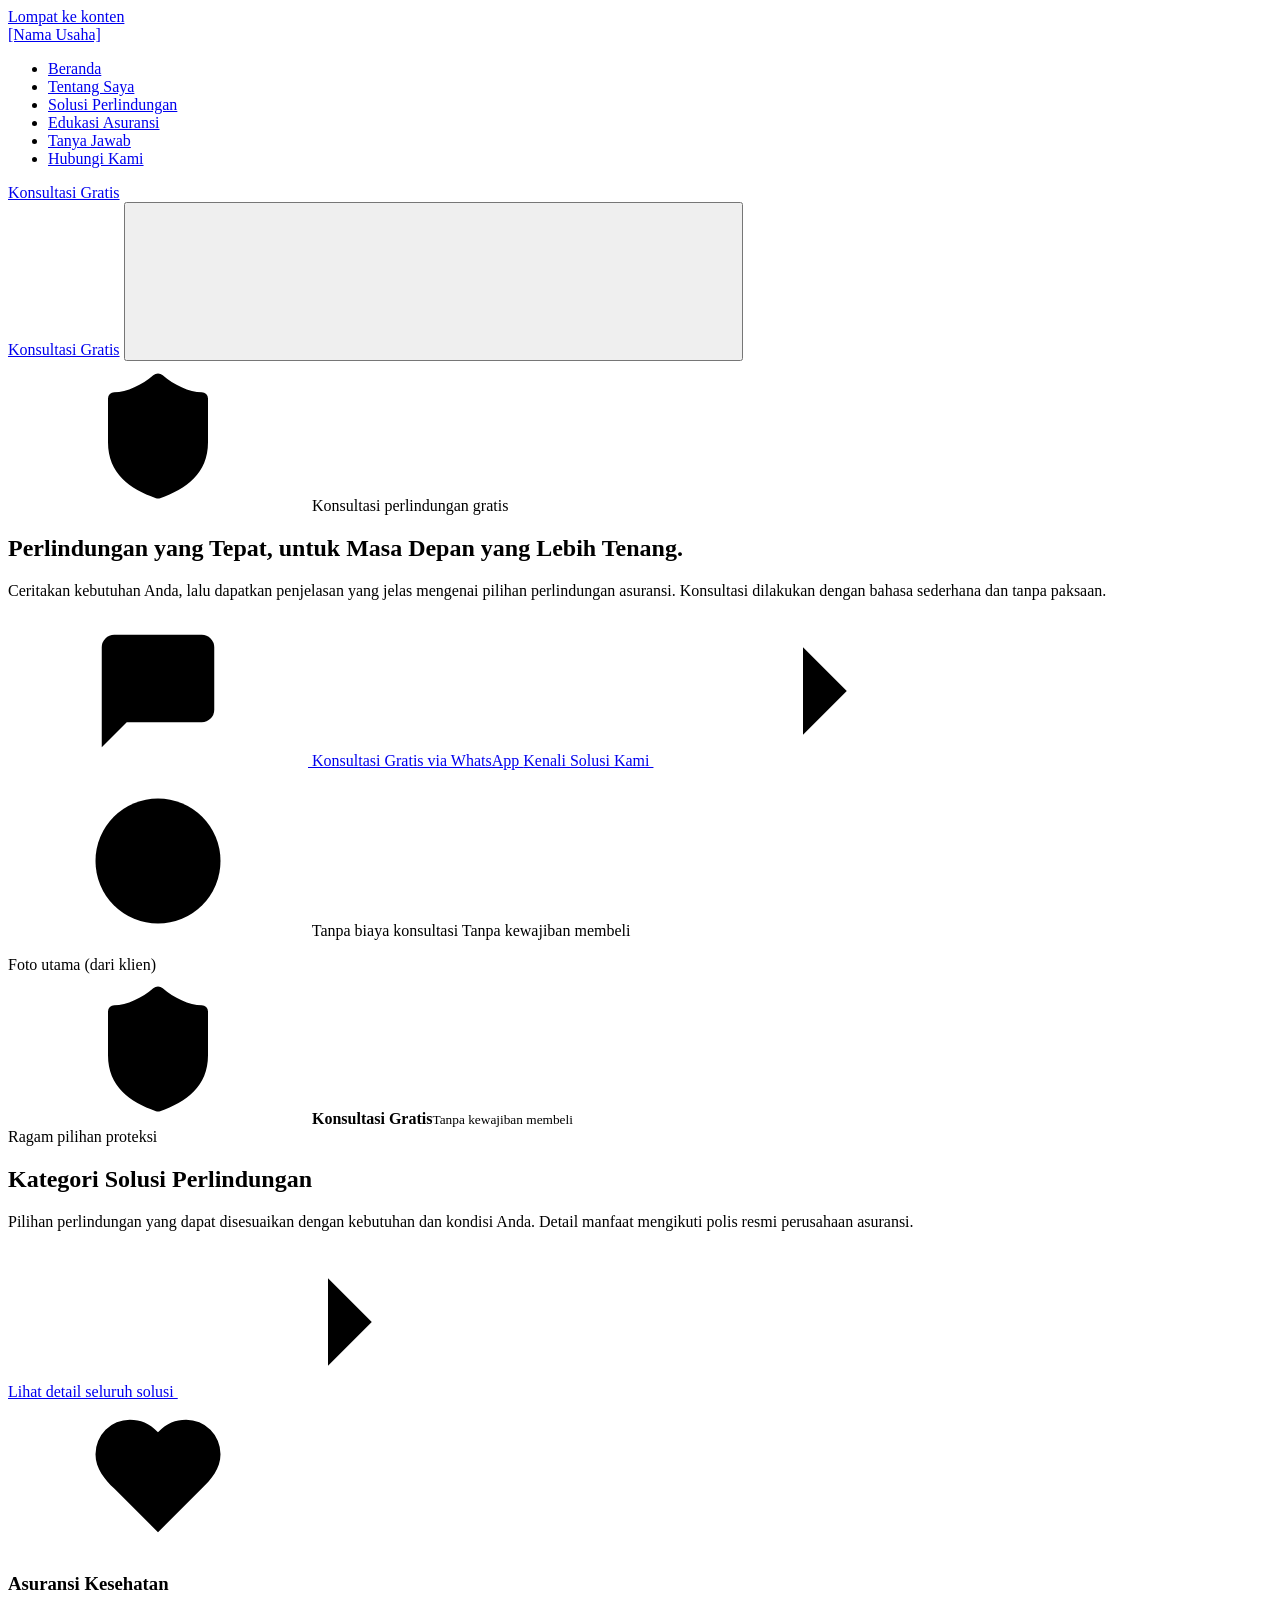
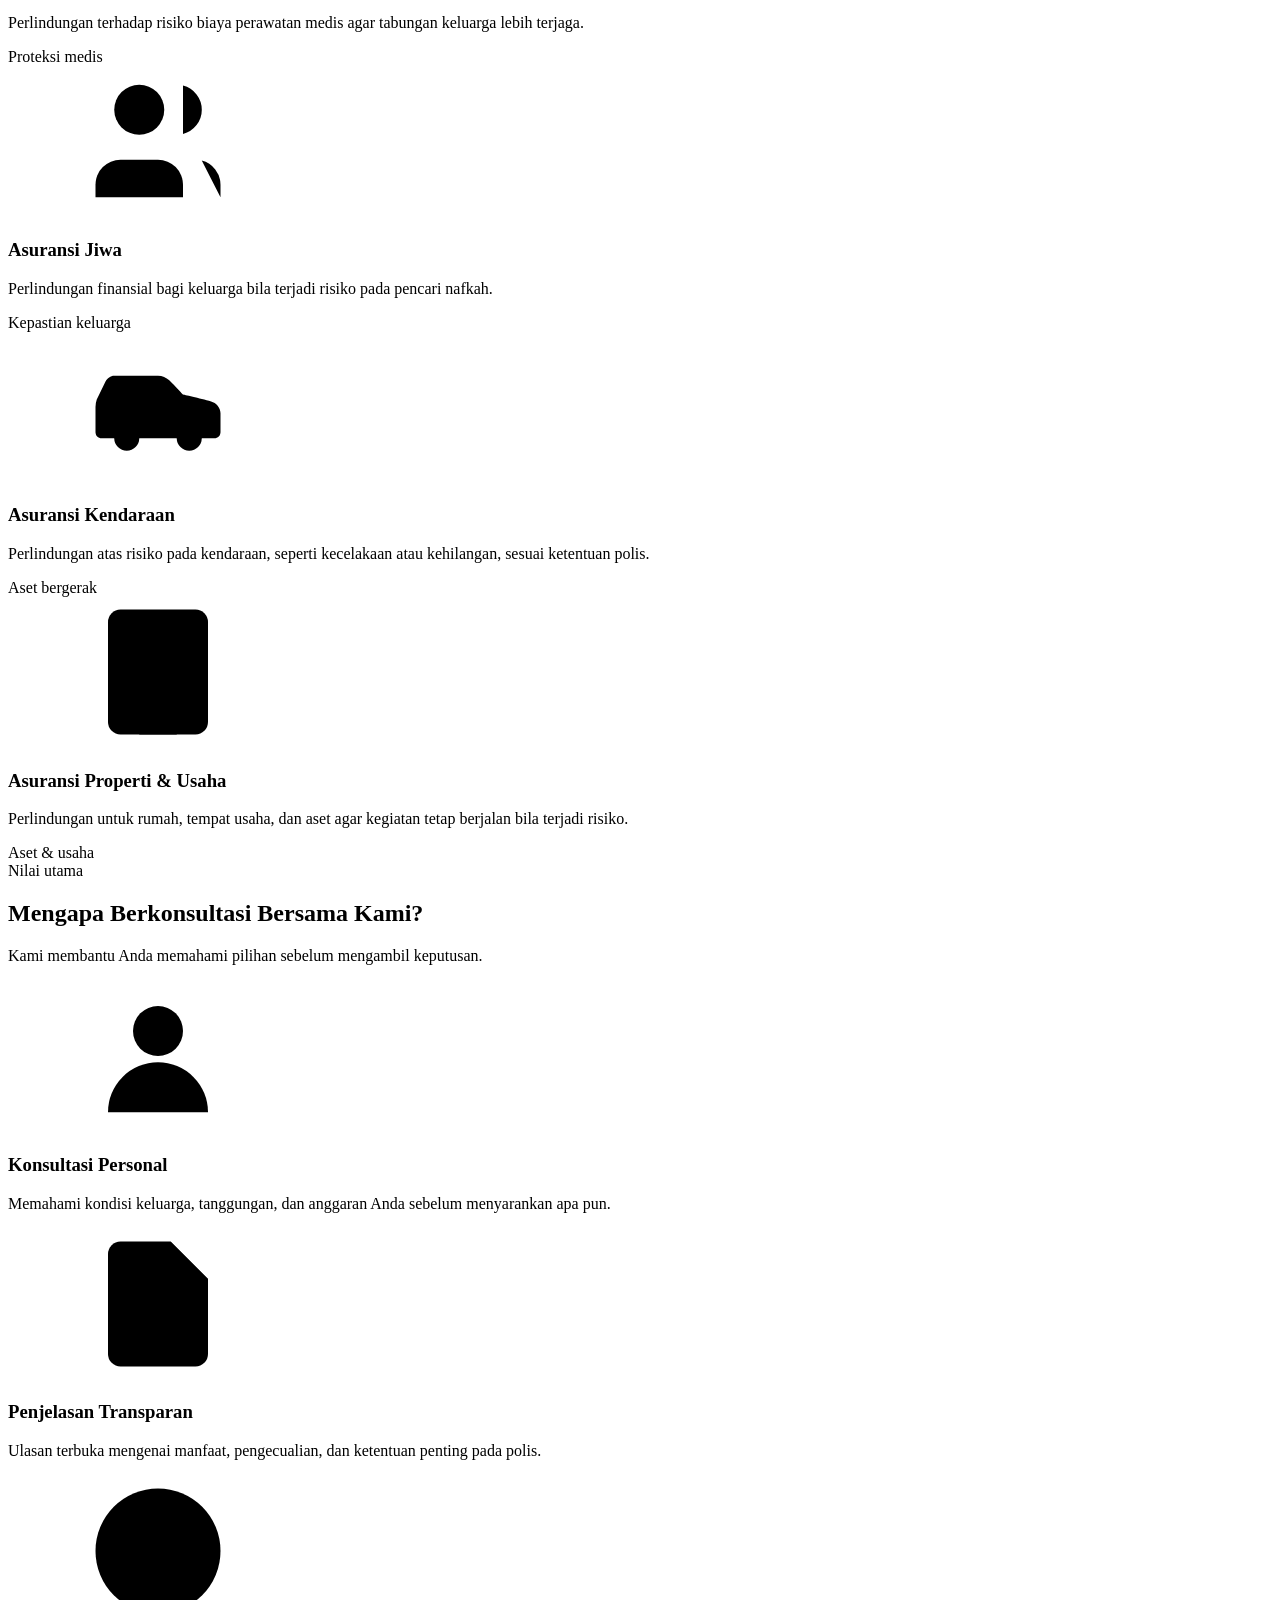
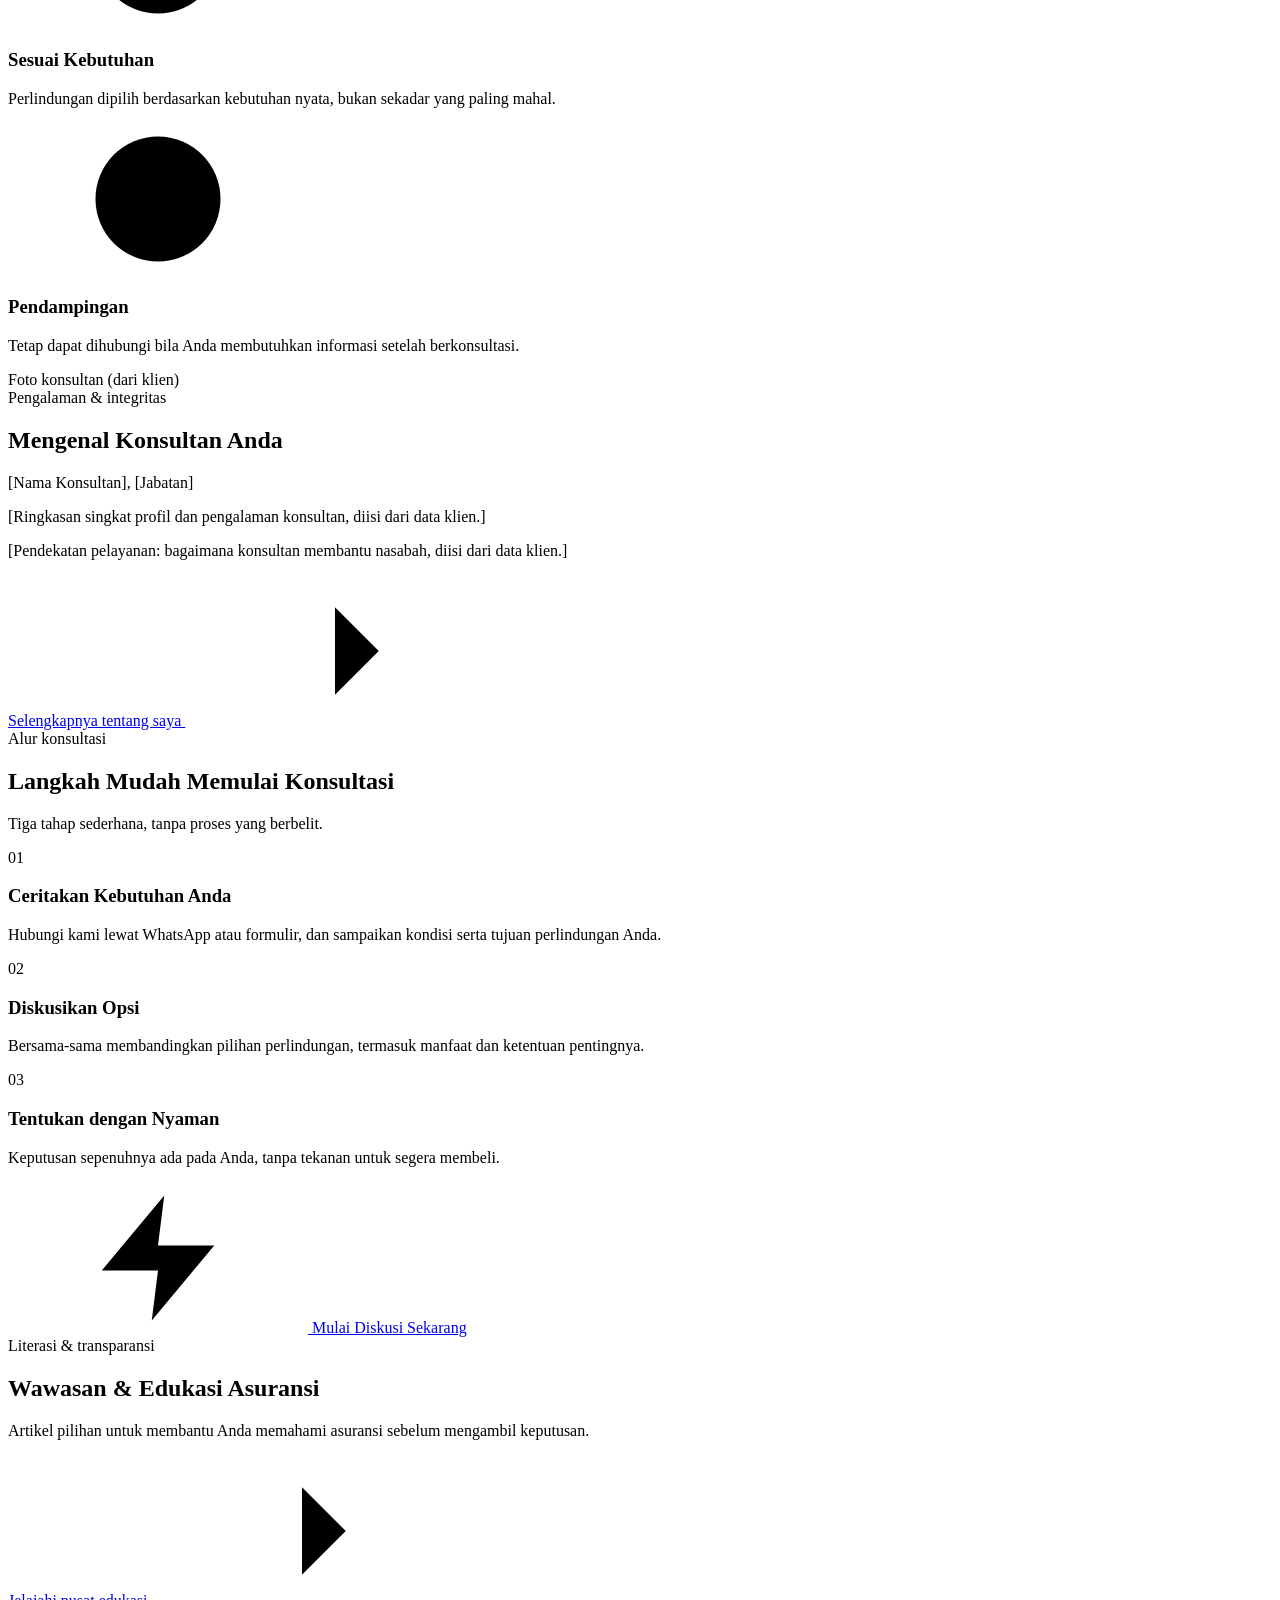
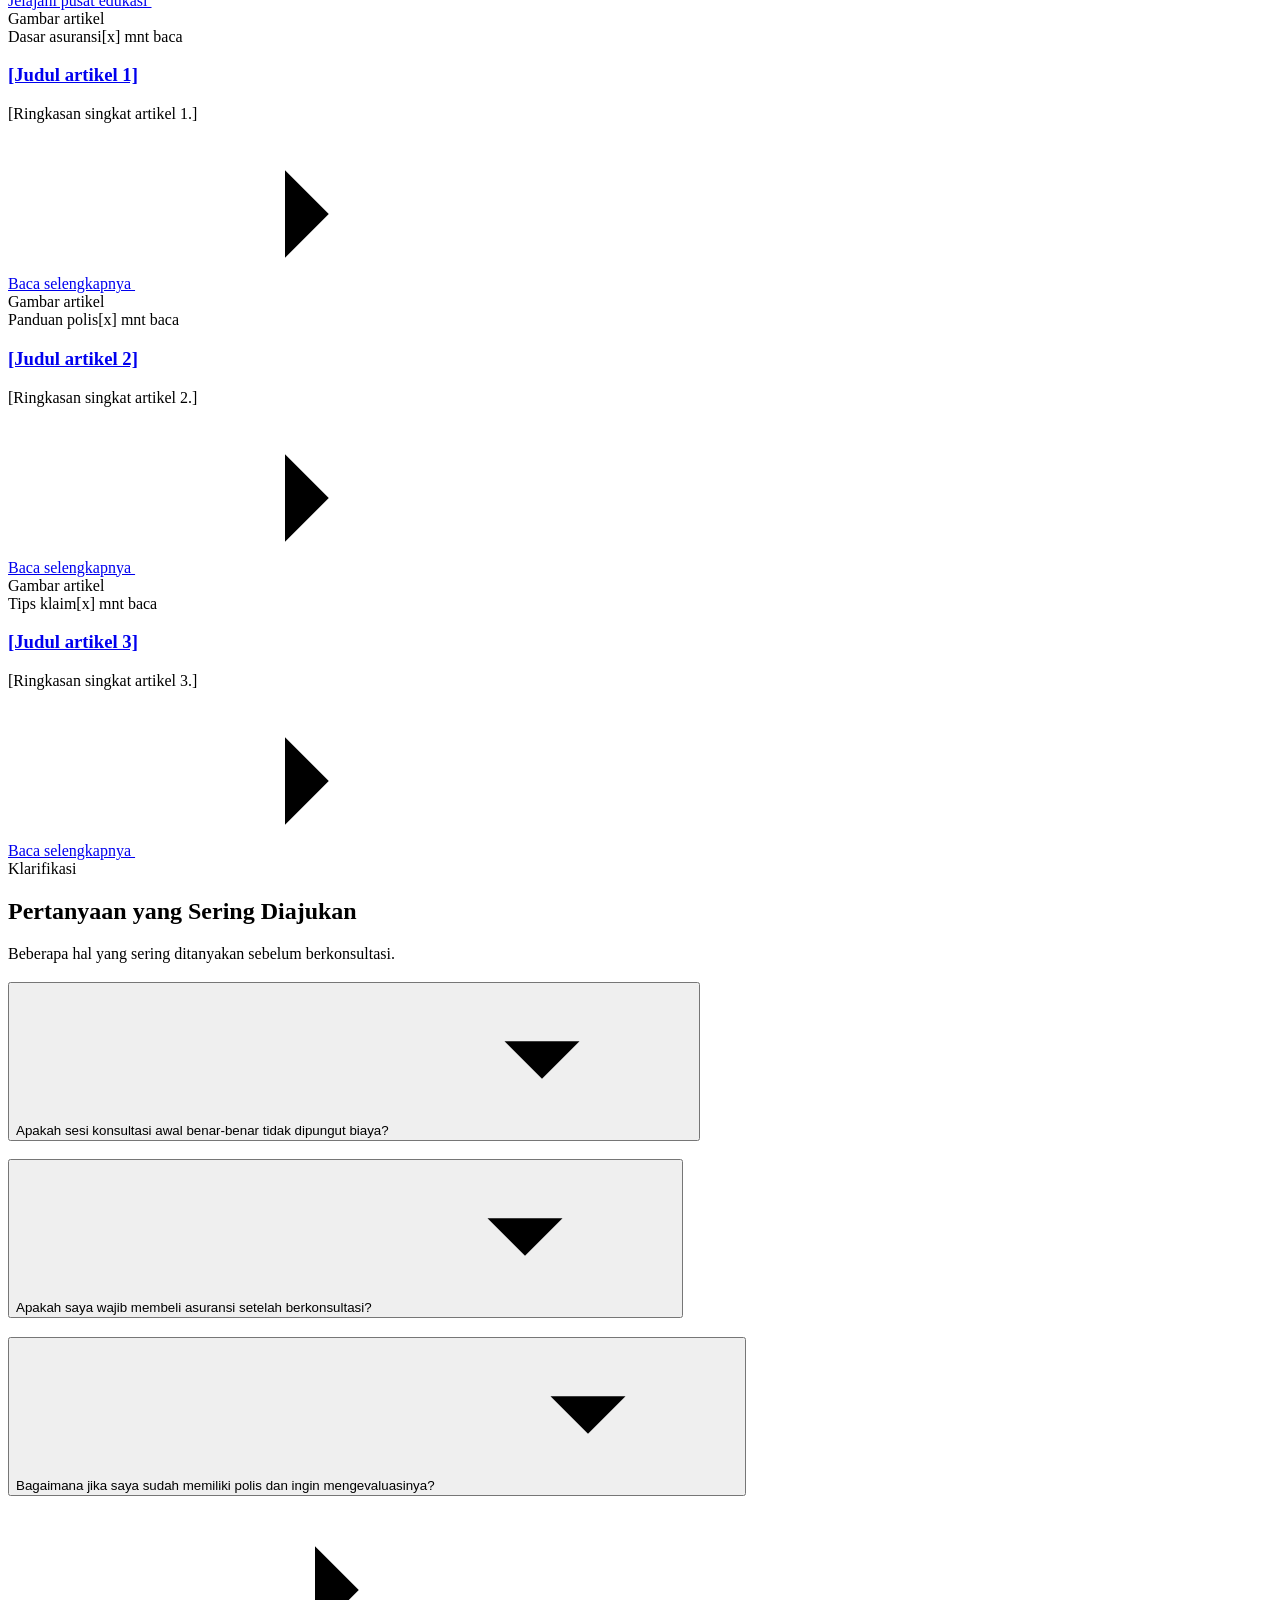
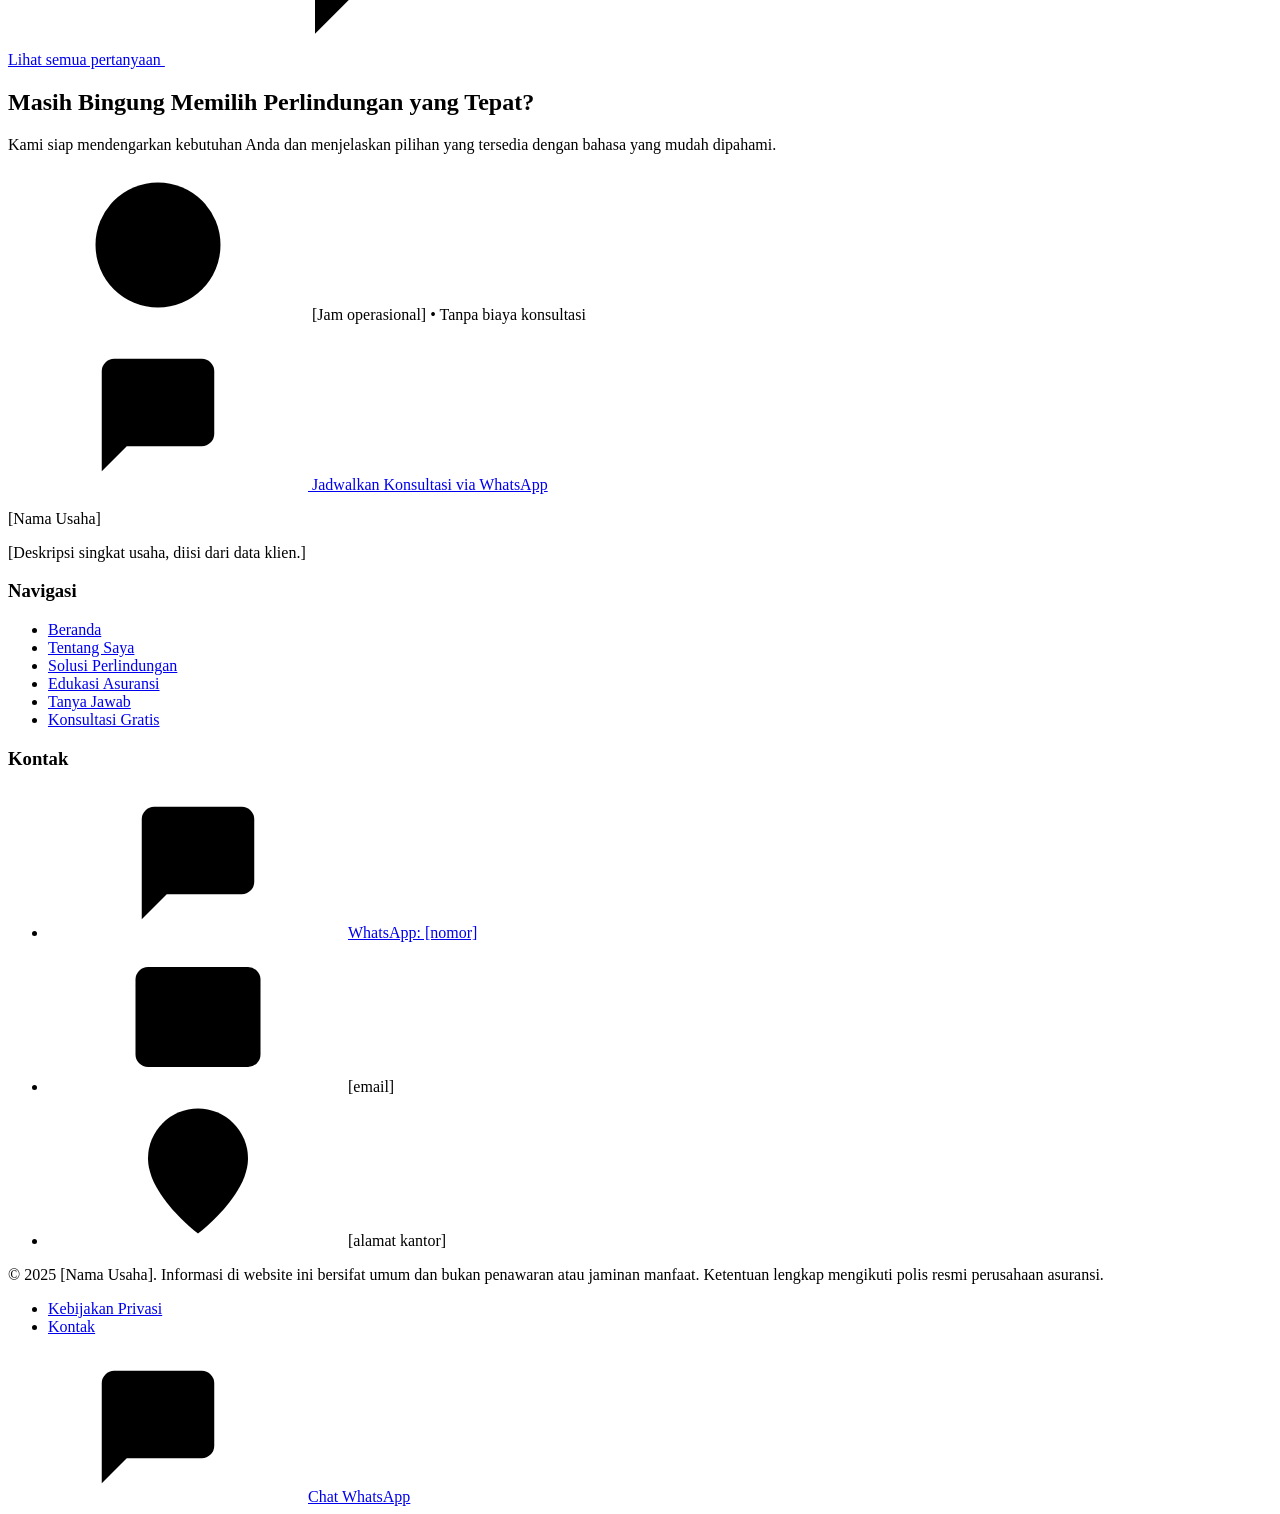
==== index.html @ 754e4d3f "Add files via upload" ====
<!doctype html>
<html lang="id">
<head>
  <meta charset="utf-8">
  <meta name="viewport" content="width=device-width, initial-scale=1">
  <title>Konsultasi Asuransi Gratis | [Nama Usaha]</title>
  <meta name="description" content="Konsultasi perlindungan asuransi yang personal dan mudah dipahami. Ceritakan kebutuhan Anda dan dapatkan penjelasan yang jelas, tanpa biaya konsultasi.">
  <meta property="og:type" content="website">
  <meta property="og:title" content="Konsultasi Asuransi Gratis | [Nama Usaha]">
  <meta property="og:description" content="Konsultasi perlindungan asuransi yang personal dan mudah dipahami, tanpa biaya konsultasi.">
  <meta name="theme-color" content="#0b1f2e">

  <link rel="preconnect" href="https://fonts.googleapis.com">
  <link rel="preconnect" href="https://fonts.gstatic.com" crossorigin>
  <link href="https://fonts.googleapis.com/css2?family=Inter:wght@400;500;600&family=Plus+Jakarta+Sans:wght@600;700&display=swap" rel="stylesheet">
  <link rel="stylesheet" href="assets/css/base.css">
  <link rel="stylesheet" href="assets/css/components.css">
  <link rel="stylesheet" href="assets/css/pages.css">
</head>
<body>

<!-- Sprite ikon (dipakai lewat <use href="#i-nama">) -->
<svg width="0" height="0" style="position:absolute" aria-hidden="true" focusable="false">
  <symbol id="i-arrow" viewBox="0 0 24 24"><path d="M5 12h14M12 5l7 7-7 7"/></symbol>
  <symbol id="i-chevron" viewBox="0 0 24 24"><path d="m6 9 6 6 6-6"/></symbol>
  <symbol id="i-check" viewBox="0 0 24 24"><circle cx="12" cy="12" r="10"/><path d="m9 12 2 2 4-4"/></symbol>
  <symbol id="i-shield" viewBox="0 0 24 24"><path d="M20 13c0 5-3.5 7.5-7.66 8.95a1 1 0 0 1-.67-.01C7.5 20.5 4 18 4 13V6a1 1 0 0 1 1-1c2 0 4.5-1.2 6.24-2.72a1.17 1.17 0 0 1 1.52 0C14.51 3.81 17 5 19 5a1 1 0 0 1 1 1z"/><path d="m9 12 2 2 4-4"/></symbol>
  <symbol id="i-menu" viewBox="0 0 24 24"><path d="M4 6h16M4 12h16M4 18h16"/></symbol>
  <symbol id="i-close" viewBox="0 0 24 24"><path d="M18 6 6 18M6 6l12 12"/></symbol>
  <symbol id="i-chat" viewBox="0 0 24 24"><path d="M21 15a2 2 0 0 1-2 2H7l-4 4V5a2 2 0 0 1 2-2h14a2 2 0 0 1 2 2z"/></symbol>
  <symbol id="i-user" viewBox="0 0 24 24"><circle cx="12" cy="8" r="4"/><path d="M20 21a8 8 0 0 0-16 0"/></symbol>
  <symbol id="i-users" viewBox="0 0 24 24"><path d="M16 21v-2a4 4 0 0 0-4-4H6a4 4 0 0 0-4 4v2"/><circle cx="9" cy="7" r="4"/><path d="M22 21v-2a4 4 0 0 0-3-3.87M16 3.13a4 4 0 0 1 0 7.75"/></symbol>
  <symbol id="i-heart" viewBox="0 0 24 24"><path d="M19 14c1.49-1.46 3-3.21 3-5.5A5.5 5.5 0 0 0 16.5 3c-1.76 0-3 .5-4.5 2-1.5-1.5-2.74-2-4.5-2A5.5 5.5 0 0 0 2 8.5c0 2.3 1.5 4.05 3 5.5l7 7Z"/></symbol>
  <symbol id="i-car" viewBox="0 0 24 24"><path d="M19 17h2c.6 0 1-.4 1-1v-3c0-.9-.7-1.7-1.5-1.9C18.7 10.6 16 10 16 10s-1.3-1.4-2.2-2.3c-.5-.4-1.1-.7-1.8-.7H5c-.6 0-1.1.4-1.4.9l-1.4 2.9A3.7 3.7 0 0 0 2 12v4c0 .6.4 1 1 1h2"/><circle cx="7" cy="17" r="2"/><circle cx="17" cy="17" r="2"/><path d="M9 17h6"/></symbol>
  <symbol id="i-building" viewBox="0 0 24 24"><rect x="4" y="2" width="16" height="20" rx="2"/><path d="M9 22v-4h6v4M8 6h.01M12 6h.01M16 6h.01M8 10h.01M12 10h.01M16 10h.01M8 14h.01M12 14h.01M16 14h.01"/></symbol>
  <symbol id="i-file" viewBox="0 0 24 24"><path d="M14 2H6a2 2 0 0 0-2 2v16a2 2 0 0 0 2 2h12a2 2 0 0 0 2-2V8z"/><path d="M14 2v6h6M16 13H8M16 17H8M10 9H8"/></symbol>
  <symbol id="i-lifebuoy" viewBox="0 0 24 24"><circle cx="12" cy="12" r="10"/><circle cx="12" cy="12" r="4"/><path d="m4.93 4.93 4.24 4.24M14.83 9.17l4.24-4.24M14.83 14.83l4.24 4.24M9.17 14.83l-4.24 4.24"/></symbol>
  <symbol id="i-bolt" viewBox="0 0 24 24"><path d="M13 2 3 14h9l-1 8 10-12h-9l1-8z"/></symbol>
  <symbol id="i-clock" viewBox="0 0 24 24"><circle cx="12" cy="12" r="10"/><path d="M12 6v6l4 2"/></symbol>
  <symbol id="i-mail" viewBox="0 0 24 24"><rect x="2" y="4" width="20" height="16" rx="2"/><path d="m22 7-8.97 5.7a1.94 1.94 0 0 1-2.06 0L2 7"/></symbol>
  <symbol id="i-pin" viewBox="0 0 24 24"><path d="M20 10c0 6-8 12-8 12S4 16 4 10a8 8 0 0 1 16 0Z"/><circle cx="12" cy="10" r="3"/></symbol>
</svg>

<a class="skip-link" href="#konten">Lompat ke konten</a>

<header class="site-header">
  <div class="container site-header__inner">
    <a class="brand" href="index.html">[Nama Usaha]</a>

    <nav class="nav" id="site-nav" aria-label="Navigasi utama">
      <ul class="nav__list">
        <li><a class="nav__link" href="index.html" aria-current="page">Beranda</a></li>
        <li><a class="nav__link" href="tentang.html">Tentang Saya</a></li>
        <li><a class="nav__link" href="solusi.html">Solusi Perlindungan</a></li>
        <li><a class="nav__link" href="edukasi/index.html">Edukasi Asuransi</a></li>
        <li><a class="nav__link" href="faq.html">Tanya Jawab</a></li>
        <li><a class="nav__link" href="kontak.html">Hubungi Kami</a></li>
      </ul>
      <a class="btn btn--primary nav__cta" href="konsultasi.html">Konsultasi Gratis</a>
    </nav>

    <div class="site-header__actions">
      <a class="btn btn--primary btn--sm site-header__cta" href="konsultasi.html">Konsultasi Gratis</a>
      <button class="nav-toggle" type="button" aria-expanded="false" aria-controls="site-nav" aria-label="Buka menu">
        <svg class="icon icon-open" aria-hidden="true"><use href="#i-menu"/></svg>
        <svg class="icon icon-close" aria-hidden="true"><use href="#i-close"/></svg>
      </button>
    </div>
  </div>
</header>

<main id="konten">

  <!-- Hero -->
  <section class="hero">
    <div class="container hero__grid">
      <div>
        <span class="badge">
          <svg class="icon" aria-hidden="true"><use href="#i-shield"/></svg>
          Konsultasi perlindungan gratis
        </span>
        <h1>Perlindungan yang Tepat, untuk Masa Depan yang Lebih Tenang.</h1>
        <p class="hero__lead">Ceritakan kebutuhan Anda, lalu dapatkan penjelasan yang jelas mengenai pilihan perlindungan asuransi. Konsultasi dilakukan dengan bahasa sederhana dan tanpa paksaan.</p>
        <div class="hero__actions">
          <a class="btn btn--primary" data-wa href="https://wa.me/6281200000000">
            <svg class="icon" aria-hidden="true"><use href="#i-chat"/></svg>
            Konsultasi Gratis via WhatsApp
          </a>
          <a class="btn btn--secondary" href="solusi.html">
            Kenali Solusi Kami
            <svg class="icon" aria-hidden="true"><use href="#i-arrow"/></svg>
          </a>
        </div>
        <p class="hero__notes">
          <svg class="icon" aria-hidden="true"><use href="#i-check"/></svg>
          <span>Tanpa biaya konsultasi</span>
          <span>Tanpa kewajiban membeli</span>
        </p>
      </div>

      <div class="hero__media">
        <!-- GANTI: foto dari klien (keluarga / konsultan), simpan di assets/img/ -->
        <div class="ph hero__photo" role="img" aria-label="Tempat foto utama dari klien">Foto utama (dari klien)</div>
        <div class="hero__chip">
          <span class="card__icon"><svg class="icon" aria-hidden="true"><use href="#i-shield"/></svg></span>
          <span><strong>Konsultasi Gratis</strong><small>Tanpa kewajiban membeli</small></span>
        </div>
      </div>
    </div>
  </section>

  <!-- Solusi -->
  <section class="section" aria-labelledby="judul-solusi">
    <div class="container">
      <div class="section-head section-head--row">
        <div>
          <span class="eyebrow">Ragam pilihan proteksi</span>
          <h2 id="judul-solusi">Kategori Solusi Perlindungan</h2>
          <p>Pilihan perlindungan yang dapat disesuaikan dengan kebutuhan dan kondisi Anda. Detail manfaat mengikuti polis resmi perusahaan asuransi.</p>
        </div>
        <a class="link-arrow" href="solusi.html">Lihat detail seluruh solusi
          <svg class="icon" aria-hidden="true"><use href="#i-arrow"/></svg></a>
      </div>

      <div class="grid-4">
        <article class="card">
          <span class="card__icon"><svg class="icon" aria-hidden="true"><use href="#i-heart"/></svg></span>
          <h3>Asuransi Kesehatan</h3>
          <p>Perlindungan terhadap risiko biaya perawatan medis agar tabungan keluarga lebih terjaga.</p>
          <span class="tag">Proteksi medis</span>
        </article>
        <article class="card">
          <span class="card__icon"><svg class="icon" aria-hidden="true"><use href="#i-users"/></svg></span>
          <h3>Asuransi Jiwa</h3>
          <p>Perlindungan finansial bagi keluarga bila terjadi risiko pada pencari nafkah.</p>
          <span class="tag">Kepastian keluarga</span>
        </article>
        <article class="card">
          <span class="card__icon"><svg class="icon" aria-hidden="true"><use href="#i-car"/></svg></span>
          <h3>Asuransi Kendaraan</h3>
          <p>Perlindungan atas risiko pada kendaraan, seperti kecelakaan atau kehilangan, sesuai ketentuan polis.</p>
          <span class="tag">Aset bergerak</span>
        </article>
        <article class="card">
          <span class="card__icon"><svg class="icon" aria-hidden="true"><use href="#i-building"/></svg></span>
          <h3>Asuransi Properti &amp; Usaha</h3>
          <p>Perlindungan untuk rumah, tempat usaha, dan aset agar kegiatan tetap berjalan bila terjadi risiko.</p>
          <span class="tag">Aset &amp; usaha</span>
        </article>
      </div>
    </div>
  </section>

  <!-- Alasan memilih -->
  <section class="section section--tint" aria-labelledby="judul-alasan">
    <div class="container">
      <div class="section-head">
        <span class="eyebrow">Nilai utama</span>
        <h2 id="judul-alasan">Mengapa Berkonsultasi Bersama Kami?</h2>
        <p>Kami membantu Anda memahami pilihan sebelum mengambil keputusan.</p>
      </div>
      <div class="grid-4">
        <article class="card">
          <span class="card__icon"><svg class="icon" aria-hidden="true"><use href="#i-user"/></svg></span>
          <h3>Konsultasi Personal</h3>
          <p>Memahami kondisi keluarga, tanggungan, dan anggaran Anda sebelum menyarankan apa pun.</p>
        </article>
        <article class="card">
          <span class="card__icon"><svg class="icon" aria-hidden="true"><use href="#i-file"/></svg></span>
          <h3>Penjelasan Transparan</h3>
          <p>Ulasan terbuka mengenai manfaat, pengecualian, dan ketentuan penting pada polis.</p>
        </article>
        <article class="card">
          <span class="card__icon"><svg class="icon" aria-hidden="true"><use href="#i-check"/></svg></span>
          <h3>Sesuai Kebutuhan</h3>
          <p>Perlindungan dipilih berdasarkan kebutuhan nyata, bukan sekadar yang paling mahal.</p>
        </article>
        <article class="card">
          <span class="card__icon"><svg class="icon" aria-hidden="true"><use href="#i-lifebuoy"/></svg></span>
          <h3>Pendampingan</h3>
          <p>Tetap dapat dihubungi bila Anda membutuhkan informasi setelah berkonsultasi.</p>
        </article>
      </div>
    </div>
  </section>

  <!-- Profil konsultan -->
  <section class="section" aria-labelledby="judul-profil">
    <div class="container">
      <div class="profile">
        <!-- GANTI: foto profesional konsultan dari klien -->
        <div class="ph profile__photo" role="img" aria-label="Tempat foto konsultan dari klien">Foto konsultan (dari klien)</div>
        <div class="profile__body">
          <span class="eyebrow">Pengalaman &amp; integritas</span>
          <h2 id="judul-profil">Mengenal Konsultan Anda</h2>
          <p class="profile__role">[Nama Konsultan], [Jabatan]</p>
          <!-- GANTI: profil singkat, pengalaman, dan kredensial HANYA jika dari klien dan terverifikasi -->
          <p>[Ringkasan singkat profil dan pengalaman konsultan, diisi dari data klien.]</p>
          <p>[Pendekatan pelayanan: bagaimana konsultan membantu nasabah, diisi dari data klien.]</p>
          <div class="profile__actions">
            <a class="link-arrow" href="tentang.html">Selengkapnya tentang saya
              <svg class="icon" aria-hidden="true"><use href="#i-arrow"/></svg></a>
          </div>
        </div>
      </div>
    </div>
  </section>

  <!-- Langkah -->
  <section class="section section--tint" aria-labelledby="judul-langkah">
    <div class="container">
      <div class="section-head section-head--center">
        <span class="eyebrow">Alur konsultasi</span>
        <h2 id="judul-langkah">Langkah Mudah Memulai Konsultasi</h2>
        <p>Tiga tahap sederhana, tanpa proses yang berbelit.</p>
      </div>
      <div class="grid-3">
        <article class="card step">
          <span class="step__num" aria-hidden="true">01</span>
          <h3>Ceritakan Kebutuhan Anda</h3>
          <p>Hubungi kami lewat WhatsApp atau formulir, dan sampaikan kondisi serta tujuan perlindungan Anda.</p>
        </article>
        <article class="card step">
          <span class="step__num" aria-hidden="true">02</span>
          <h3>Diskusikan Opsi</h3>
          <p>Bersama-sama membandingkan pilihan perlindungan, termasuk manfaat dan ketentuan pentingnya.</p>
        </article>
        <article class="card step">
          <span class="step__num" aria-hidden="true">03</span>
          <h3>Tentukan dengan Nyaman</h3>
          <p>Keputusan sepenuhnya ada pada Anda, tanpa tekanan untuk segera membeli.</p>
        </article>
      </div>
      <div class="steps__cta">
        <a class="btn btn--primary" data-wa href="https://wa.me/6281200000000">
          <svg class="icon" aria-hidden="true"><use href="#i-bolt"/></svg>
          Mulai Diskusi Sekarang
        </a>
      </div>
    </div>
  </section>

  <!-- Artikel -->
  <section class="section" aria-labelledby="judul-artikel">
    <div class="container">
      <div class="section-head section-head--row">
        <div>
          <span class="eyebrow">Literasi &amp; transparansi</span>
          <h2 id="judul-artikel">Wawasan &amp; Edukasi Asuransi</h2>
          <p>Artikel pilihan untuk membantu Anda memahami asuransi sebelum mengambil keputusan.</p>
        </div>
        <a class="link-arrow" href="edukasi/index.html">Jelajahi pusat edukasi
          <svg class="icon" aria-hidden="true"><use href="#i-arrow"/></svg></a>
      </div>
      <div class="grid-3">
        <article class="card article-card">
          <div class="ph article-card__img" role="img" aria-label="Gambar artikel">Gambar artikel</div>
          <div class="article-card__body">
            <div class="article-card__meta"><span>Dasar asuransi</span><span>[x] mnt baca</span></div>
            <h3><a href="edukasi/artikel-1.html">[Judul artikel 1]</a></h3>
            <p>[Ringkasan singkat artikel 1.]</p>
            <a class="link-arrow" href="edukasi/artikel-1.html">Baca selengkapnya
              <svg class="icon" aria-hidden="true"><use href="#i-arrow"/></svg></a>
          </div>
        </article>
        <article class="card article-card">
          <div class="ph article-card__img" role="img" aria-label="Gambar artikel">Gambar artikel</div>
          <div class="article-card__body">
            <div class="article-card__meta"><span>Panduan polis</span><span>[x] mnt baca</span></div>
            <h3><a href="edukasi/artikel-2.html">[Judul artikel 2]</a></h3>
            <p>[Ringkasan singkat artikel 2.]</p>
            <a class="link-arrow" href="edukasi/artikel-2.html">Baca selengkapnya
              <svg class="icon" aria-hidden="true"><use href="#i-arrow"/></svg></a>
          </div>
        </article>
        <article class="card article-card">
          <div class="ph article-card__img" role="img" aria-label="Gambar artikel">Gambar artikel</div>
          <div class="article-card__body">
            <div class="article-card__meta"><span>Tips klaim</span><span>[x] mnt baca</span></div>
            <h3><a href="edukasi/artikel-3.html">[Judul artikel 3]</a></h3>
            <p>[Ringkasan singkat artikel 3.]</p>
            <a class="link-arrow" href="edukasi/artikel-3.html">Baca selengkapnya
              <svg class="icon" aria-hidden="true"><use href="#i-arrow"/></svg></a>
          </div>
        </article>
      </div>
    </div>
  </section>

  <!-- FAQ -->
  <section class="section section--tint" aria-labelledby="judul-faq">
    <div class="container">
      <div class="section-head section-head--center">
        <span class="eyebrow">Klarifikasi</span>
        <h2 id="judul-faq">Pertanyaan yang Sering Diajukan</h2>
        <p>Beberapa hal yang sering ditanyakan sebelum berkonsultasi.</p>
      </div>
      <div class="accordion">
        <div class="accordion__item">
          <h3><button class="accordion__trigger" type="button" aria-expanded="false" aria-controls="faq-1" id="faq-1-btn">
            Apakah sesi konsultasi awal benar-benar tidak dipungut biaya?
            <svg class="icon" aria-hidden="true"><use href="#i-chevron"/></svg>
          </button></h3>
          <div class="accordion__panel" id="faq-1" role="region" aria-labelledby="faq-1-btn" hidden>
            <p>[Jawaban dikonfirmasi klien.]</p>
          </div>
        </div>
        <div class="accordion__item">
          <h3><button class="accordion__trigger" type="button" aria-expanded="false" aria-controls="faq-2" id="faq-2-btn">
            Apakah saya wajib membeli asuransi setelah berkonsultasi?
            <svg class="icon" aria-hidden="true"><use href="#i-chevron"/></svg>
          </button></h3>
          <div class="accordion__panel" id="faq-2" role="region" aria-labelledby="faq-2-btn" hidden>
            <p>[Jawaban dikonfirmasi klien.]</p>
          </div>
        </div>
        <div class="accordion__item">
          <h3><button class="accordion__trigger" type="button" aria-expanded="false" aria-controls="faq-3" id="faq-3-btn">
            Bagaimana jika saya sudah memiliki polis dan ingin mengevaluasinya?
            <svg class="icon" aria-hidden="true"><use href="#i-chevron"/></svg>
          </button></h3>
          <div class="accordion__panel" id="faq-3" role="region" aria-labelledby="faq-3-btn" hidden>
            <p>[Jawaban dikonfirmasi klien.]</p>
          </div>
        </div>
      </div>
      <p class="faq__more"><a class="link-arrow" href="faq.html">Lihat semua pertanyaan
        <svg class="icon" aria-hidden="true"><use href="#i-arrow"/></svg></a></p>
    </div>
  </section>

  <!-- CTA -->
  <section class="section" aria-labelledby="judul-cta">
    <div class="container">
      <div class="cta-band">
        <div>
          <h2 id="judul-cta">Masih Bingung Memilih Perlindungan yang Tepat?</h2>
          <p>Kami siap mendengarkan kebutuhan Anda dan menjelaskan pilihan yang tersedia dengan bahasa yang mudah dipahami.</p>
          <p class="cta-band__meta">
            <svg class="icon" aria-hidden="true"><use href="#i-clock"/></svg>
            [Jam operasional] &bull; Tanpa biaya konsultasi
          </p>
        </div>
        <a class="btn btn--light" data-wa href="https://wa.me/6281200000000">
          <svg class="icon" aria-hidden="true"><use href="#i-chat"/></svg>
          Jadwalkan Konsultasi via WhatsApp
        </a>
      </div>
    </div>
  </section>

</main>

<footer class="site-footer">
  <div class="container">
    <div class="site-footer__grid">
      <div>
        <p class="brand">[Nama Usaha]</p>
        <p>[Deskripsi singkat usaha, diisi dari data klien.]</p>
      </div>
      <nav aria-label="Navigasi footer">
        <h3>Navigasi</h3>
        <ul>
          <li><a href="index.html">Beranda</a></li>
          <li><a href="tentang.html">Tentang Saya</a></li>
          <li><a href="solusi.html">Solusi Perlindungan</a></li>
          <li><a href="edukasi/index.html">Edukasi Asuransi</a></li>
          <li><a href="faq.html">Tanya Jawab</a></li>
          <li><a href="konsultasi.html">Konsultasi Gratis</a></li>
        </ul>
      </nav>
      <div>
        <h3>Kontak</h3>
        <ul class="contact-list">
          <li><svg class="icon" aria-hidden="true"><use href="#i-chat"/></svg><a data-wa href="https://wa.me/6281200000000">WhatsApp: [nomor]</a></li>
          <li><svg class="icon" aria-hidden="true"><use href="#i-mail"/></svg><span>[email]</span></li>
          <li><svg class="icon" aria-hidden="true"><use href="#i-pin"/></svg><span>[alamat kantor]</span></li>
        </ul>
      </div>
    </div>
    <div class="site-footer__bottom">
      <p>&copy; <span data-year>2025</span> [Nama Usaha]. Informasi di website ini bersifat umum dan bukan penawaran atau jaminan manfaat. Ketentuan lengkap mengikuti polis resmi perusahaan asuransi.</p>
      <ul>
        <li><a href="kebijakan-privasi.html">Kebijakan Privasi</a></li>
        <li><a href="kontak.html">Kontak</a></li>
      </ul>
    </div>
  </div>
</footer>

<a class="wa-float" data-wa href="https://wa.me/6281200000000" aria-label="Chat WhatsApp">
  <svg class="icon" aria-hidden="true"><use href="#i-chat"/></svg><span>Chat WhatsApp</span>
</a>

<script src="assets/js/main.js"></script>
<script src="assets/js/faq.js"></script>
</body>
</html>
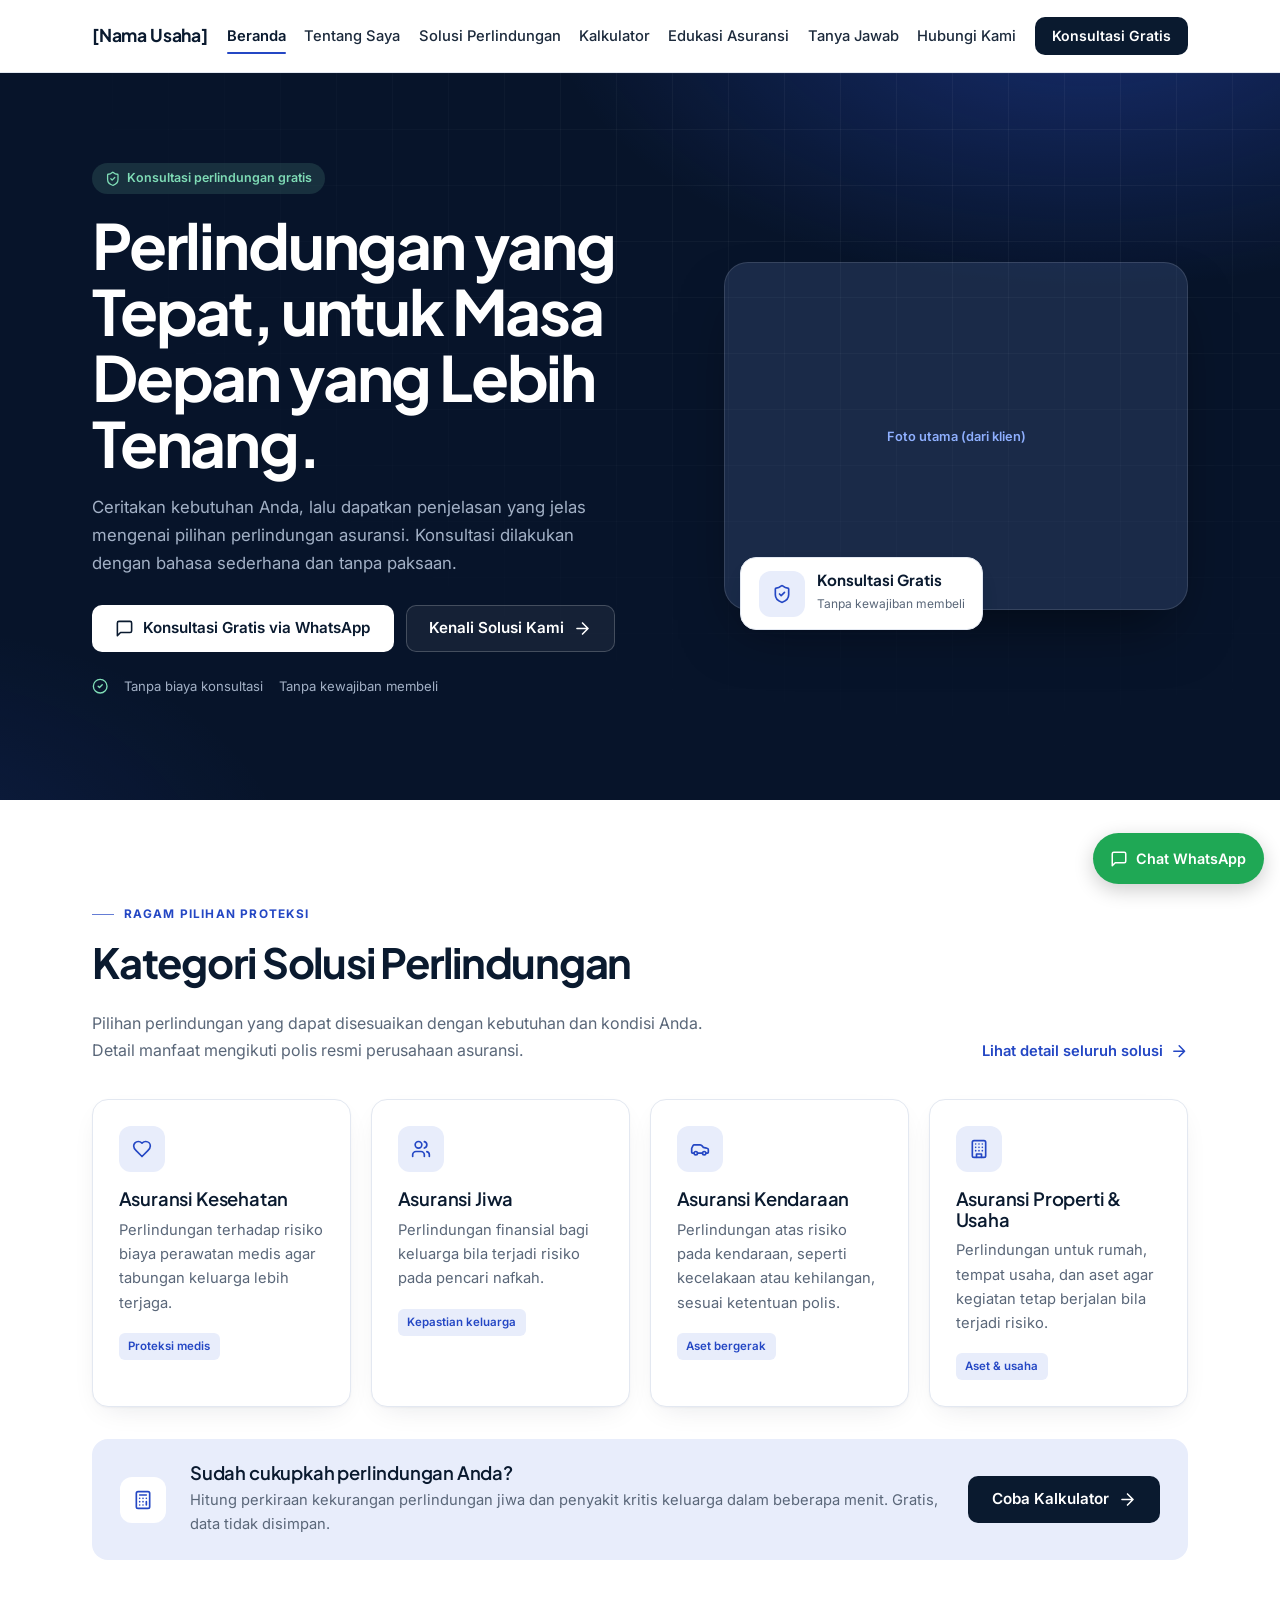
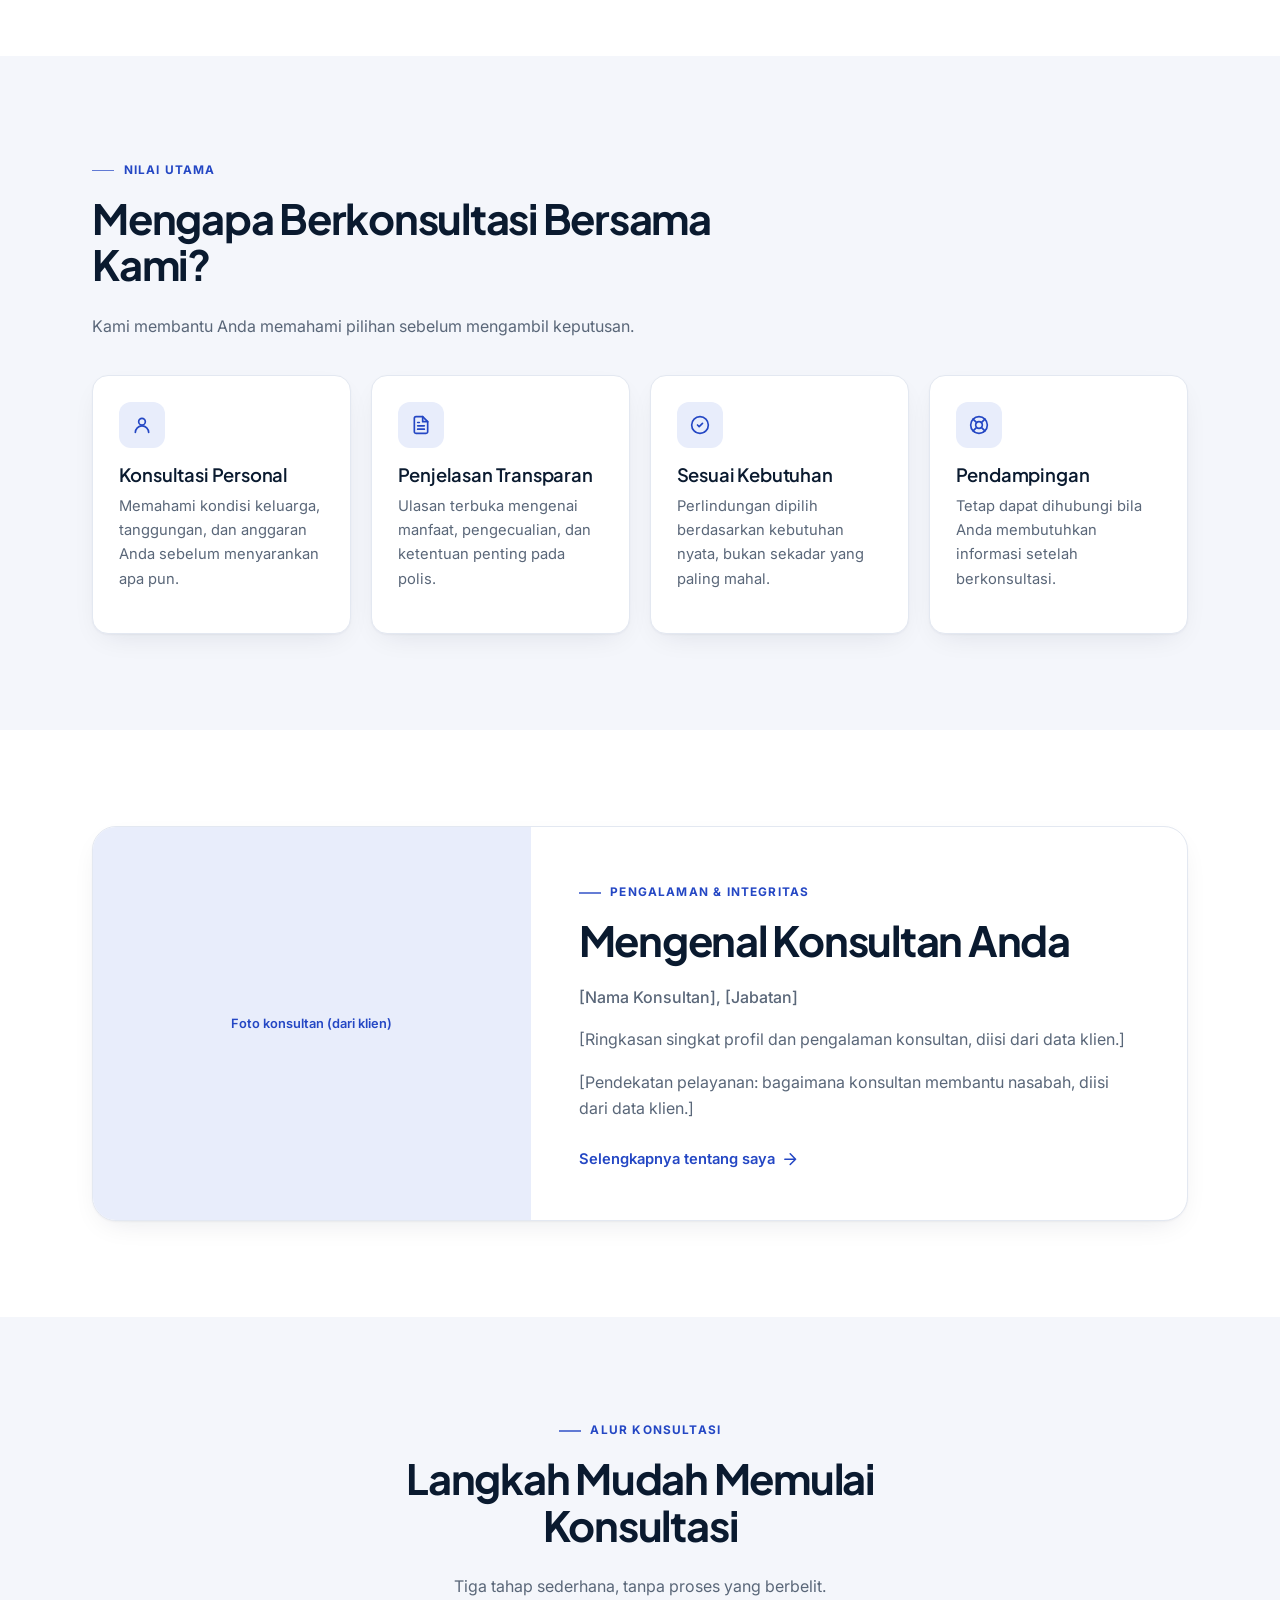
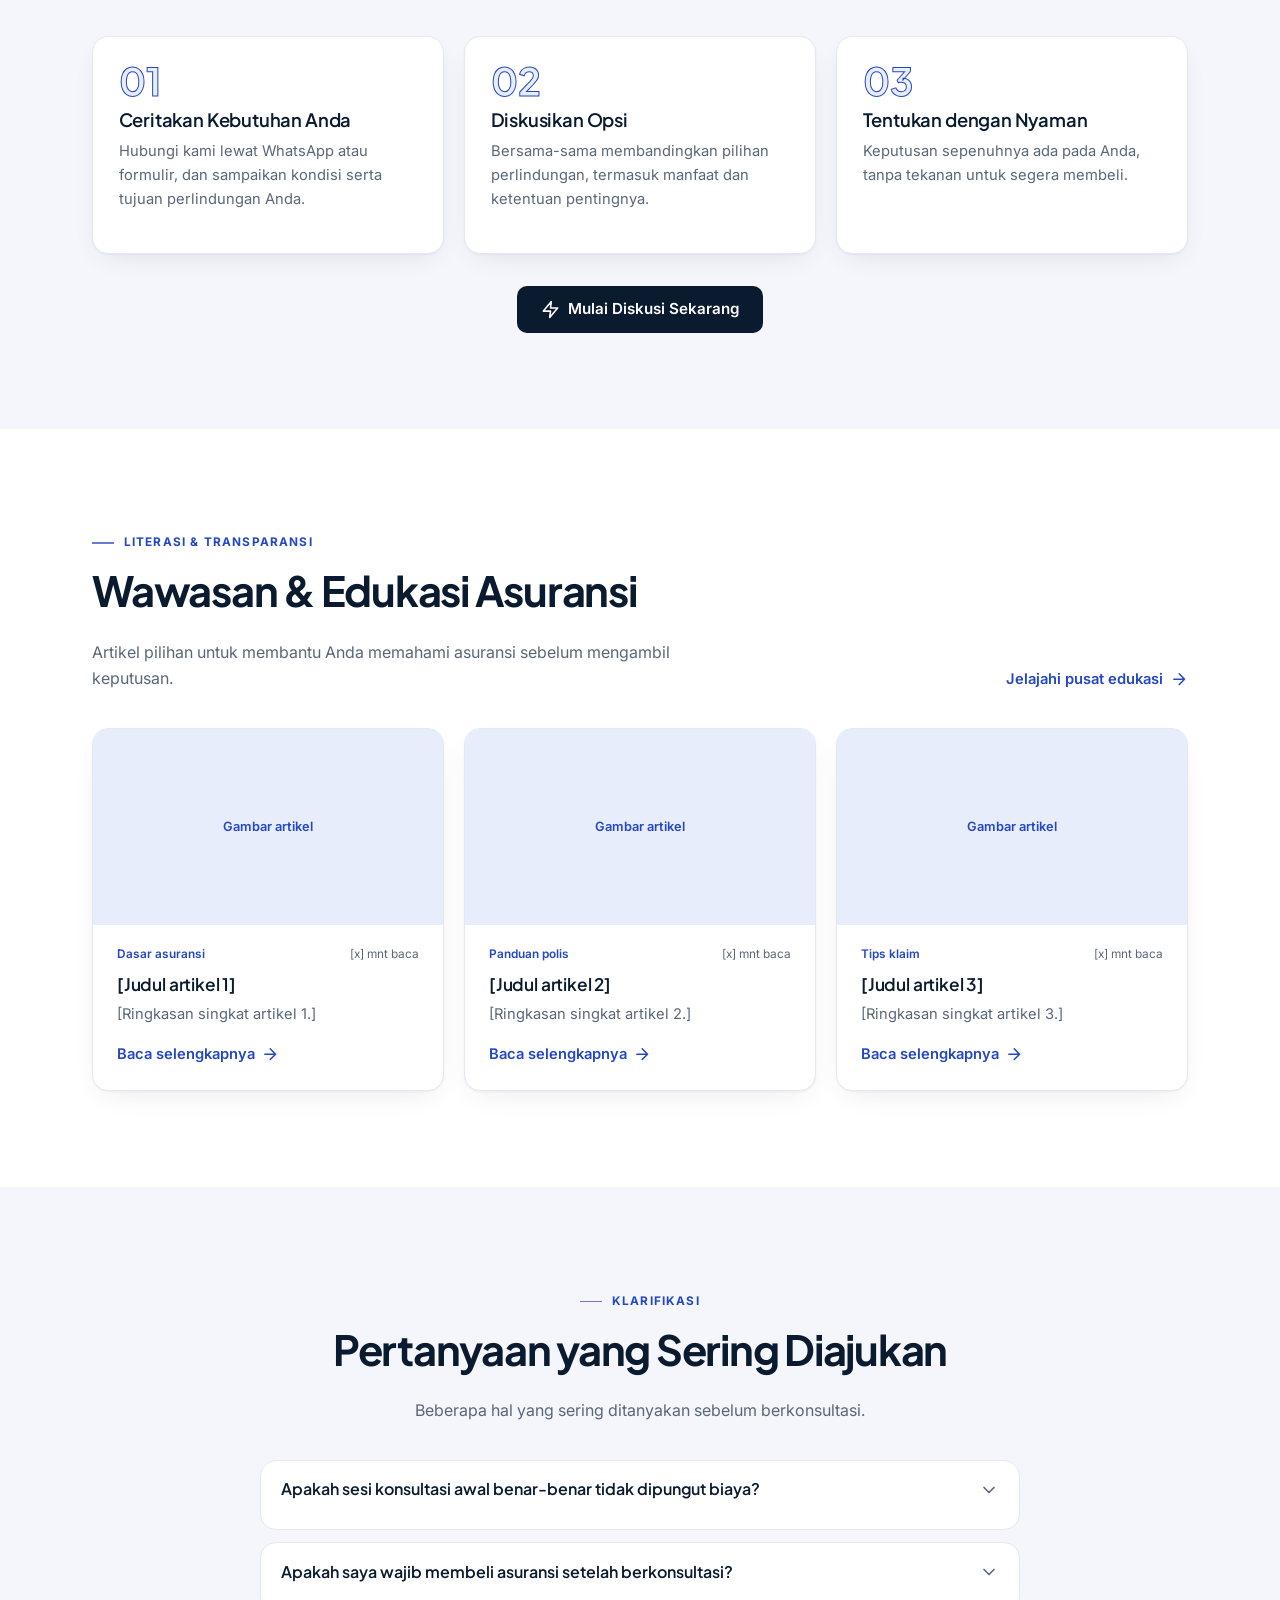
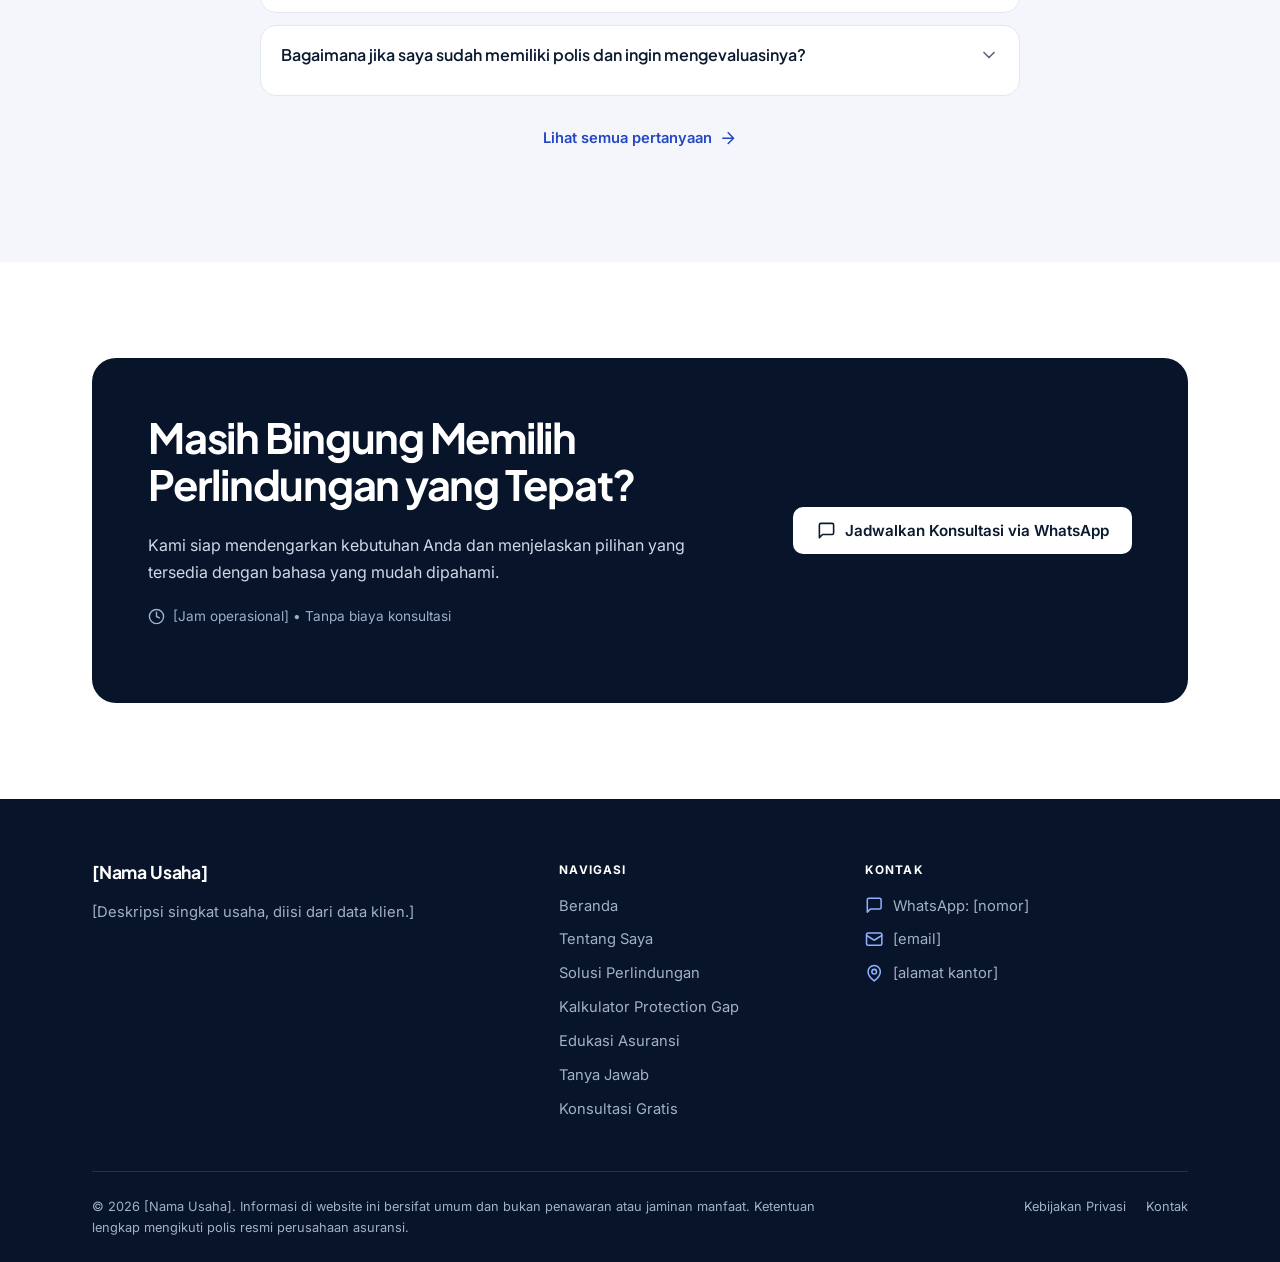
==== commit a6c04b5c: "Tambah halaman Kalkulator Protection Gap Kalkulator jiwa + penyakit kritis mengikuti contoh klien: i" ====
--- a/index.html
+++ b/index.html
@@ -22,6 +22,7 @@
 <!-- Sprite ikon (dipakai lewat <use href="#i-nama">) -->
 <svg width="0" height="0" style="position:absolute" aria-hidden="true" focusable="false">
   <symbol id="i-arrow" viewBox="0 0 24 24"><path d="M5 12h14M12 5l7 7-7 7"/></symbol>
+  <symbol id="i-calc" viewBox="0 0 24 24"><rect x="4" y="2" width="16" height="20" rx="2"/><path d="M8 6h8M16 14v4M16 10h.01M12 10h.01M8 10h.01M12 14h.01M8 14h.01M12 18h.01M8 18h.01"/></symbol>
   <symbol id="i-chevron" viewBox="0 0 24 24"><path d="m6 9 6 6 6-6"/></symbol>
   <symbol id="i-check" viewBox="0 0 24 24"><circle cx="12" cy="12" r="10"/><path d="m9 12 2 2 4-4"/></symbol>
   <symbol id="i-shield" viewBox="0 0 24 24"><path d="M20 13c0 5-3.5 7.5-7.66 8.95a1 1 0 0 1-.67-.01C7.5 20.5 4 18 4 13V6a1 1 0 0 1 1-1c2 0 4.5-1.2 6.24-2.72a1.17 1.17 0 0 1 1.52 0C14.51 3.81 17 5 19 5a1 1 0 0 1 1 1z"/><path d="m9 12 2 2 4-4"/></symbol>
@@ -52,6 +53,7 @@
         <li><a class="nav__link" href="index.html" aria-current="page">Beranda</a></li>
         <li><a class="nav__link" href="tentang.html">Tentang Saya</a></li>
         <li><a class="nav__link" href="solusi.html">Solusi Perlindungan</a></li>
+        <li><a class="nav__link" href="kalkulator.html">Kalkulator</a></li>
         <li><a class="nav__link" href="edukasi/index.html">Edukasi Asuransi</a></li>
         <li><a class="nav__link" href="faq.html">Tanya Jawab</a></li>
         <li><a class="nav__link" href="kontak.html">Hubungi Kami</a></li>
@@ -148,6 +150,15 @@
           <span class="tag">Aset &amp; usaha</span>
         </article>
       </div>
+      <div class="calc-promo">
+        <span class="card__icon"><svg class="icon" aria-hidden="true"><use href="#i-calc"/></svg></span>
+        <div>
+          <h3>Sudah cukupkah perlindungan Anda?</h3>
+          <p>Hitung perkiraan kekurangan perlindungan jiwa dan penyakit kritis keluarga dalam beberapa menit. Gratis, data tidak disimpan.</p>
+        </div>
+        <a class="btn btn--primary" href="kalkulator.html">Coba Kalkulator
+          <svg class="icon" aria-hidden="true"><use href="#i-arrow"/></svg></a>
+      </div>
     </div>
   </section>
 
@@ -364,6 +375,7 @@
           <li><a href="index.html">Beranda</a></li>
           <li><a href="tentang.html">Tentang Saya</a></li>
           <li><a href="solusi.html">Solusi Perlindungan</a></li>
+          <li><a href="kalkulator.html">Kalkulator Protection Gap</a></li>
           <li><a href="edukasi/index.html">Edukasi Asuransi</a></li>
           <li><a href="faq.html">Tanya Jawab</a></li>
           <li><a href="konsultasi.html">Konsultasi Gratis</a></li>
--- a/assets/css/base.css
+++ b/assets/css/base.css
@@ -0,0 +1,133 @@
+/* Fondasi: variabel desain, reset, tipografi, utilitas.
+   Ganti warna/font brand cukup di blok :root. */
+
+:root {
+  --font-heading: "Plus Jakarta Sans", system-ui, -apple-system, "Segoe UI", sans-serif;
+  --font-body: "Inter", system-ui, -apple-system, "Segoe UI", sans-serif;
+
+  --color-ink: #0a1a2f;          /* teks utama + tombol utama */
+  --color-text: #1c2a3c;
+  --color-muted: #5a6779;
+  --color-accent: #2447c4;       /* aksen biru */
+  --color-accent-soft: #e8edfb;
+  --color-tint: #f4f6fb;         /* latar section selang-seling */
+  --color-surface: #ffffff;
+  --color-border: #e3e8f1;
+  --color-dark: #07142a;         /* hero, band CTA, footer */
+  --color-success: #1f7a5a;
+  --color-success-soft: #dff3ea;
+
+  --radius-sm: 10px;
+  --radius: 16px;
+  --radius-lg: 24px;
+  --shadow: 0 1px 2px rgba(10, 26, 47, 0.04), 0 10px 30px -12px rgba(10, 26, 47, 0.12);
+  --shadow-lg: 0 2px 4px rgba(10, 26, 47, 0.04), 0 24px 48px -16px rgba(10, 26, 47, 0.22);
+  --ease: cubic-bezier(0.2, 0.7, 0.2, 1);
+
+  --container: 1160px;
+  --gutter: clamp(1rem, 4vw, 2rem);
+  --section-space: clamp(3.5rem, 8vw, 6rem);
+}
+
+/* Area gelap (hero, footer): warna diganti lewat variabel, sehingga komponen di dalamnya ikut menyesuaikan. */
+.theme-dark,
+.hero,
+.edu-hero,
+.about-hero,
+.site-footer {
+  --color-ink: #ffffff;
+  --color-text: #dbe3ef;
+  --color-muted: #a3b1c6;
+  --color-accent: #8fb0ff;
+  --color-accent-soft: rgba(143, 176, 255, 0.14);
+  --color-tint: rgba(255, 255, 255, 0.06);
+  --color-border: rgba(255, 255, 255, 0.12);
+  --color-surface: rgba(255, 255, 255, 0.04);
+  --color-success: #7fdcb6;
+  --color-success-soft: rgba(127, 220, 182, 0.14);
+  color: var(--color-text);
+}
+
+*,
+*::before,
+*::after { box-sizing: border-box; }
+
+html { scroll-behavior: smooth; -webkit-text-size-adjust: 100%; }
+
+body {
+  margin: 0;
+  font-family: var(--font-body);
+  font-size: 1rem;
+  line-height: 1.65;
+  color: var(--color-text);
+  background: var(--color-surface);
+}
+
+img, svg { max-width: 100%; display: block; }
+
+h1, h2, h3, h4 {
+  font-family: var(--font-heading);
+  color: var(--color-ink);
+  line-height: 1.12;
+  letter-spacing: -0.02em;
+  margin: 0 0 0.6em;
+}
+h1 { font-size: clamp(2.3rem, 5.4vw, 3.9rem); font-weight: 700; letter-spacing: -0.035em; line-height: 1.06; }
+h2 { font-size: clamp(1.75rem, 3.6vw, 2.6rem); font-weight: 700; letter-spacing: -0.03em; }
+h3 { font-size: 1.15rem; font-weight: 600; letter-spacing: -0.01em; }
+
+p { margin: 0 0 1em; }
+a { color: var(--color-accent); }
+ul, ol { margin: 0; padding: 0; list-style: none; }
+
+.container {
+  width: 100%;
+  max-width: var(--container);
+  margin-inline: auto;
+  padding-inline: var(--gutter);
+}
+
+.section { padding-block: var(--section-space); }
+.section--tint { background: var(--color-tint); }
+
+.icon {
+  width: 1.25em;
+  height: 1.25em;
+  flex: none;
+  fill: none;
+  stroke: currentColor;
+  stroke-width: 2;
+  stroke-linecap: round;
+  stroke-linejoin: round;
+}
+
+.skip-link {
+  position: absolute;
+  left: 1rem;
+  top: -4rem;
+  background: var(--color-ink);
+  color: #fff;
+  padding: 0.6rem 1rem;
+  border-radius: var(--radius-sm);
+  z-index: 100;
+}
+.skip-link:focus { top: 1rem; }
+
+:focus-visible {
+  outline: 3px solid var(--color-accent);
+  outline-offset: 2px;
+}
+
+.visually-hidden {
+  position: absolute;
+  width: 1px;
+  height: 1px;
+  overflow: hidden;
+  clip: rect(0 0 0 0);
+  white-space: nowrap;
+}
+
+@media (prefers-reduced-motion: reduce) {
+  html { scroll-behavior: auto; }
+  *, *::before, *::after { transition: none !important; animation: none !important; }
+}
--- a/assets/css/components.css
+++ b/assets/css/components.css
@@ -0,0 +1,474 @@
+/* Komponen yang dipakai di semua halaman. */
+
+/* ---------- Tombol ---------- */
+.btn {
+  display: inline-flex;
+  align-items: center;
+  justify-content: center;
+  gap: 0.55rem;
+  padding: 0.8rem 1.4rem;
+  border-radius: var(--radius-sm);
+  border: 1px solid transparent;
+  font: 600 0.95rem/1.2 var(--font-body);
+  text-decoration: none;
+  cursor: pointer;
+  transition: background-color 0.2s, color 0.2s, border-color 0.2s, transform 0.2s var(--ease), box-shadow 0.2s;
+}
+.btn:hover { transform: translateY(-1px); }
+.btn:active { transform: translateY(0); }
+.btn--primary { background: var(--color-ink); color: #fff; }
+.btn--primary:hover { background: var(--color-accent); box-shadow: 0 10px 24px -10px rgba(36, 71, 196, 0.6); }
+.btn--secondary { background: var(--color-accent-soft); color: var(--color-accent); }
+.btn--secondary:hover { background: #d9e2fb; }
+.icon-arrow { transition: transform 0.2s var(--ease); }
+.btn:hover .icon-arrow,
+.link-arrow:hover .icon-arrow { transform: translateX(4px); }
+
+/* Tombol di area gelap */
+.hero .btn--primary,
+.edu-hero .btn--primary,
+.about-hero .btn--primary { background: #fff; color: #0a1a2f; }
+.hero .btn--primary:hover,
+.edu-hero .btn--primary:hover,
+.about-hero .btn--primary:hover { background: #dfe7ff; box-shadow: 0 10px 30px -10px rgba(143, 176, 255, 0.5); }
+.hero .btn--secondary,
+.edu-hero .btn--secondary,
+.about-hero .btn--secondary { background: rgba(255, 255, 255, 0.06); color: #fff; border-color: rgba(255, 255, 255, 0.2); }
+.hero .btn--secondary:hover,
+.edu-hero .btn--secondary:hover,
+.about-hero .btn--secondary:hover { background: rgba(255, 255, 255, 0.12); }
+.btn--light { background: #fff; color: var(--color-ink); }
+.btn--light:hover { background: var(--color-accent-soft); }
+.btn--sm { padding: 0.6rem 1rem; font-size: 0.88rem; }
+
+.link-arrow {
+  display: inline-flex;
+  align-items: center;
+  gap: 0.4rem;
+  font-weight: 600;
+  font-size: 0.92rem;
+  color: var(--color-accent);
+  text-decoration: none;
+}
+.link-arrow:hover { text-decoration: underline; }
+
+/* ---------- Badge & eyebrow ---------- */
+.badge {
+  display: inline-flex;
+  align-items: center;
+  gap: 0.4rem;
+  padding: 0.35rem 0.8rem;
+  border-radius: 999px;
+  background: var(--color-success-soft);
+  color: var(--color-success);
+  font-size: 0.78rem;
+  font-weight: 600;
+}
+.eyebrow {
+  display: inline-flex;
+  align-items: center;
+  gap: 0.6rem;
+  margin-bottom: 0.9rem;
+  font-size: 0.74rem;
+  font-weight: 700;
+  letter-spacing: 0.1em;
+  text-transform: uppercase;
+  color: var(--color-accent);
+}
+.eyebrow::before { content: ""; width: 22px; height: 1.5px; background: currentColor; opacity: 0.7; }
+.tag {
+  display: inline-block;
+  padding: 0.25rem 0.6rem;
+  border-radius: 6px;
+  background: var(--color-accent-soft);
+  color: var(--color-accent);
+  font-size: 0.72rem;
+  font-weight: 600;
+}
+
+/* ---------- Header ---------- */
+.site-header {
+  position: sticky;
+  top: 0;
+  z-index: 50;
+  background: rgba(255, 255, 255, 0.96);
+  border-bottom: 1px solid var(--color-border);
+  transition: background-color 0.3s, box-shadow 0.3s;
+}
+.site-header.is-scrolled {
+  background: rgba(255, 255, 255, 0.82);
+  -webkit-backdrop-filter: saturate(180%) blur(14px);
+  backdrop-filter: saturate(180%) blur(14px);
+  box-shadow: 0 8px 30px -12px rgba(10, 26, 47, 0.18);
+}
+.site-header__inner {
+  display: flex;
+  align-items: center;
+  justify-content: space-between;
+  gap: 1rem;
+  min-height: 72px;
+}
+.brand {
+  white-space: nowrap;
+  font: 700 1.1rem/1.1 var(--font-heading);
+  color: var(--color-ink);
+  text-decoration: none;
+  letter-spacing: -0.01em;
+}
+.nav { display: none; }
+.nav__list { display: flex; align-items: center; gap: 1.15rem; }
+.nav__link {
+  white-space: nowrap;
+  font-size: 0.92rem;
+  font-weight: 500;
+  color: var(--color-text);
+  text-decoration: none;
+  padding-block: 0.4rem;
+  position: relative;
+  transition: color 0.2s;
+}
+.nav__link::after {
+  content: "";
+  position: absolute;
+  left: 0;
+  right: 0;
+  bottom: -2px;
+  height: 2px;
+  border-radius: 2px;
+  background: var(--color-accent);
+  transform: scaleX(0);
+  transform-origin: left;
+  transition: transform 0.3s var(--ease);
+}
+.nav__link:hover { color: var(--color-accent); }
+.nav__link:hover::after,
+.nav__link[aria-current="page"]::after { transform: scaleX(1); }
+.nav__link[aria-current="page"] { color: var(--color-ink); font-weight: 600; }
+
+.site-header__actions { display: flex; align-items: center; gap: 0.6rem; }
+.site-header__cta { display: none; }
+
+.nav-toggle {
+  display: inline-flex;
+  align-items: center;
+  justify-content: center;
+  width: 44px;
+  height: 44px;
+  border: 1px solid var(--color-border);
+  border-radius: var(--radius-sm);
+  background: #fff;
+  color: var(--color-ink);
+  cursor: pointer;
+}
+.nav-toggle .icon-close { display: none; }
+.nav-toggle[aria-expanded="true"] .icon-open { display: none; }
+.nav-toggle[aria-expanded="true"] .icon-close { display: block; }
+
+/* Menu mobile terbuka */
+.nav.is-open {
+  display: block;
+  position: absolute;
+  top: 100%;
+  left: 0;
+  right: 0;
+  background: #fff;
+  border-bottom: 1px solid var(--color-border);
+  padding: 0.75rem var(--gutter) 1.25rem;
+}
+.nav.is-open .nav__list { flex-direction: column; align-items: stretch; gap: 0; }
+.nav.is-open { animation: menu-in 0.3s var(--ease); box-shadow: 0 20px 40px -20px rgba(10, 26, 47, 0.25); }
+.nav.is-open .nav__link { display: block; padding: 0.85rem 0; border-bottom: 1px solid var(--color-border); }
+.nav.is-open .nav__link::after { display: none; }
+@keyframes menu-in { from { opacity: 0; transform: translateY(-8px); } to { opacity: 1; transform: none; } }
+.nav.is-open .nav__cta { display: flex; margin-top: 1rem; }
+
+.nav__cta { display: none; }
+
+/* Menu lengkap butuh ±1100 px; di layar lebih sempit dipakai menu hamburger. */
+@media (min-width: 1200px) {
+  .nav { display: block; }
+  .nav-toggle { display: none; }
+  .site-header__cta { display: inline-flex; white-space: nowrap; }
+}
+
+/* ---------- Heading section ---------- */
+.section-head { margin-bottom: 2.25rem; max-width: 40rem; }
+.section-head p { color: var(--color-muted); margin: 0; }
+.section-head--center { margin-inline: auto; text-align: center; }
+.section-head--row {
+  max-width: none;
+  display: flex;
+  flex-wrap: wrap;
+  align-items: flex-end;
+  justify-content: space-between;
+  gap: 1rem;
+}
+.section-head--row > div { max-width: 40rem; }
+
+/* ---------- Card ---------- */
+.card {
+  background: var(--color-surface);
+  border: 1px solid var(--color-border);
+  border-radius: var(--radius);
+  padding: 1.6rem;
+  box-shadow: var(--shadow);
+  transition: transform 0.35s var(--ease), box-shadow 0.35s var(--ease), border-color 0.35s;
+}
+.card__icon {
+  display: grid;
+  place-items: center;
+  width: 46px;
+  height: 46px;
+  margin-bottom: 1.1rem;
+  border-radius: 12px;
+  background: var(--color-accent-soft);
+  color: var(--color-accent);
+  transition: background-color 0.3s, color 0.3s;
+}
+/* Kartu dalam grid terangkat saat disorot */
+.grid-4 .card:hover,
+.grid-3 .card:hover,
+.feature-grid .card:hover,
+.list-stack .card:hover {
+  transform: translateY(-4px);
+  border-color: rgba(36, 71, 196, 0.28);
+  box-shadow: var(--shadow-lg);
+}
+.grid-4 .card:hover .card__icon,
+.grid-3 .card:hover .card__icon,
+.feature-grid .card:hover .card__icon,
+.list-stack .card:hover .card__icon { background: var(--color-accent); color: #fff; }
+.card h3 { margin-bottom: 0.5rem; }
+.card p { color: var(--color-muted); font-size: 0.92rem; margin-bottom: 1rem; }
+
+/* ---------- Placeholder foto (diganti foto asli dari klien) ----------
+   Foto asli: taruh <img> di dalam kotak ini; gambar otomatis memenuhi kotak dan dipotong rapi. */
+.ph > img {
+  position: absolute;
+  inset: 0;
+  width: 100%;
+  height: 100%;
+  object-fit: cover;
+  object-position: 50% 30%; /* fokus agak ke atas agar wajah tidak terpotong */
+}
+.ph {
+  position: relative;
+  overflow: hidden;
+  display: grid;
+  place-items: center;
+  text-align: center;
+  padding: 1rem;
+  background: var(--color-accent-soft);
+  color: var(--color-accent);
+  font-size: 0.8rem;
+  font-weight: 600;
+}
+
+/* ---------- Accordion ---------- */
+.accordion { display: grid; gap: 0.75rem; max-width: 760px; margin-inline: auto; }
+.accordion__item {
+  background: var(--color-surface);
+  border: 1px solid var(--color-border);
+  border-radius: var(--radius);
+  overflow: hidden;
+  transition: border-color 0.25s, box-shadow 0.25s;
+}
+.accordion__item:hover { border-color: rgba(36, 71, 196, 0.25); }
+.accordion__item:has([aria-expanded="true"]) { border-color: rgba(36, 71, 196, 0.35); box-shadow: var(--shadow); }
+.accordion__trigger {
+  display: flex;
+  align-items: center;
+  justify-content: space-between;
+  gap: 1rem;
+  width: 100%;
+  padding: 1.1rem 1.25rem;
+  background: none;
+  border: 0;
+  text-align: left;
+  font: 600 1rem/1.4 var(--font-heading);
+  color: var(--color-ink);
+  cursor: pointer;
+}
+.accordion__trigger .icon { transition: transform 0.2s; color: var(--color-muted); }
+.accordion__trigger[aria-expanded="true"] .icon { transform: rotate(180deg); }
+.accordion__panel { padding: 0 1.25rem 1.2rem; color: var(--color-muted); font-size: 0.95rem; }
+.accordion__panel p:last-child { margin-bottom: 0; }
+
+/* ---------- Formulir ---------- */
+.form { display: grid; gap: 1.1rem; }
+.form__row { display: grid; gap: 1.1rem; }
+@media (min-width: 600px) {
+  .form__row { grid-template-columns: 1fr 1fr; }
+}
+.field label {
+  display: block;
+  margin-bottom: 0.4rem;
+  font-size: 0.78rem;
+  font-weight: 600;
+  letter-spacing: 0.04em;
+  text-transform: uppercase;
+  color: var(--color-ink);
+}
+.field .optional { font-weight: 400; text-transform: none; letter-spacing: 0; color: var(--color-muted); }
+.field input,
+.field select,
+.field textarea {
+  width: 100%;
+  padding: 0.8rem 0.95rem;
+  border: 1px solid var(--color-border);
+  border-radius: var(--radius-sm);
+  background: var(--color-tint);
+  font: 400 1rem/1.4 var(--font-body);
+  color: var(--color-text);
+}
+.field textarea { min-height: 120px; resize: vertical; }
+.field input:focus,
+.field select:focus,
+.field textarea:focus { outline: none; border-color: var(--color-accent); background: #fff; box-shadow: 0 0 0 3px var(--color-accent-soft); }
+.field [aria-invalid="true"] { border-color: #c0392b; background: #fdf3f2; }
+.field__error { margin: 0.35rem 0 0; font-size: 0.82rem; color: #b42318; }
+.field__hint { margin: 0.35rem 0 0; font-size: 0.8rem; color: var(--color-muted); }
+.form .btn { width: 100%; padding-block: 0.95rem; }
+.form__note { display: flex; gap: 0.5rem; margin: 0; font-size: 0.8rem; color: var(--color-muted); }
+.form__note .icon { color: var(--color-success); margin-top: 0.1em; }
+.form-status {
+  padding: 1rem 1.1rem;
+  border-radius: var(--radius-sm);
+  background: var(--color-success-soft);
+  color: #14523c;
+  font-size: 0.9rem;
+}
+.form-status p { margin-bottom: 0.4rem; }
+.form-status a { color: #14523c; font-weight: 600; }
+
+/* ---------- Teks panjang (kebijakan, artikel) ---------- */
+.prose { max-width: 720px; margin-inline: auto; font-size: 1.02rem; line-height: 1.75; }
+.prose h2 { font-size: 1.4rem; margin-top: 2.25rem; }
+.prose h3 { font-size: 1.1rem; margin-top: 1.5rem; }
+.prose p, .prose li { color: var(--color-text); }
+.prose ul, .prose ol { padding-left: 1.4rem; margin: 0 0 1.1em; }
+.prose ul { list-style: disc; }
+.prose ol { list-style: decimal; }
+.prose li { margin-bottom: 0.4rem; }
+.prose li::marker { color: var(--color-accent); }
+.prose .prose__meta { font-size: 0.88rem; color: var(--color-muted); }
+.prose .prose__box {
+  padding: 1.1rem 1.3rem;
+  border-left: 4px solid var(--color-accent);
+  border-radius: var(--radius-sm);
+  background: var(--color-tint);
+}
+.prose .prose__box p:last-child { margin-bottom: 0; }
+
+/* ---------- Band CTA ---------- */
+.cta-band {
+  display: grid;
+  gap: 1.75rem;
+  align-items: center;
+  padding: clamp(1.75rem, 5vw, 3.5rem);
+  border-radius: var(--radius-lg);
+  background: var(--color-dark);
+  color: #cfd8e6;
+}
+.cta-band h2 { color: #fff; }
+.cta-band p { margin-bottom: 1.25rem; max-width: 34rem; }
+.cta-band__meta { display: flex; align-items: center; gap: 0.5rem; font-size: 0.85rem; color: #9fb0c7; margin: 0; }
+@media (min-width: 820px) {
+  .cta-band { grid-template-columns: 1fr auto; }
+}
+
+/* ---------- Footer ---------- */
+.site-footer {
+  background: var(--color-dark);
+  padding-top: 4rem;
+  font-size: 0.92rem;
+}
+.site-footer__grid { display: grid; gap: 2.25rem; }
+.site-footer h3 {
+  font: 700 0.74rem/1.2 var(--font-body);
+  letter-spacing: 0.1em;
+  text-transform: uppercase;
+  color: var(--color-ink);
+  margin-bottom: 1rem;
+}
+.site-footer p { color: var(--color-muted); }
+.site-footer .brand { color: var(--color-ink); }
+.site-footer li { margin-bottom: 0.6rem; }
+.site-footer li a { color: var(--color-muted); text-decoration: none; }
+.site-footer li a:hover { color: var(--color-accent); text-decoration: underline; }
+.contact-list li { display: flex; gap: 0.6rem; align-items: flex-start; color: var(--color-muted); }
+.contact-list .icon { margin-top: 0.2em; color: var(--color-accent); }
+.site-footer__bottom {
+  margin-top: 2.5rem;
+  padding-block: 1.5rem;
+  border-top: 1px solid var(--color-border);
+  display: flex;
+  flex-wrap: wrap;
+  gap: 1rem 2rem;
+  justify-content: space-between;
+  font-size: 0.8rem;
+  color: var(--color-muted);
+}
+.site-footer__bottom p { margin: 0; max-width: 46rem; }
+.site-footer__bottom ul { display: flex; gap: 1.25rem; }
+.site-footer__bottom li { margin: 0; }
+@media (min-width: 820px) {
+  .site-footer__grid { grid-template-columns: 1.6fr 1fr 1.2fr; }
+}
+
+/* ---------- Tombol WhatsApp mengambang ---------- */
+.wa-float {
+  position: fixed;
+  right: 1rem;
+  bottom: calc(1rem + env(safe-area-inset-bottom, 0px));
+  z-index: 40;
+  display: inline-flex;
+  align-items: center;
+  gap: 0.5rem;
+  padding: 0.85rem 1.1rem;
+  border-radius: 999px;
+  background: #1fa855;
+  color: #fff;
+  font-weight: 600;
+  font-size: 0.9rem;
+  text-decoration: none;
+  box-shadow: 0 6px 20px rgba(0, 0, 0, 0.2);
+}
+.wa-float:hover { background: #178a45; }
+@media (max-width: 480px) {
+  .wa-float span { display: none; }
+  .wa-float { padding: 0.95rem; }
+}
+.wa-float { animation: rise 0.6s var(--ease) 1.2s both; transition: transform 0.25s var(--ease), background-color 0.2s; }
+.wa-float:hover { transform: translateY(-2px) scale(1.03); }
+
+/* ---------- Animasi ----------
+   Semua animasi otomatis mati bila pengguna mengaktifkan "kurangi gerakan" (lihat base.css). */
+@keyframes rise { from { opacity: 0; transform: translateY(22px); } to { opacity: 1; transform: none; } }
+@keyframes fade-scale { from { opacity: 0; transform: scale(0.97); } to { opacity: 1; transform: none; } }
+
+/* Hero: isi tampil bertahap saat halaman dibuka */
+.hero__grid > div:first-child > *,
+.about-hero__grid > div:first-child > *,
+.edu-hero .container > * { animation: rise 0.9s var(--ease) both; }
+.hero__grid > div:first-child > :nth-child(2),
+.about-hero__grid > div:first-child > :nth-child(2),
+.edu-hero .container > :nth-child(2) { animation-delay: 0.1s; }
+.hero__grid > div:first-child > :nth-child(3),
+.about-hero__grid > div:first-child > :nth-child(3),
+.edu-hero .container > :nth-child(3) { animation-delay: 0.2s; }
+.hero__grid > div:first-child > :nth-child(4),
+.about-hero__grid > div:first-child > :nth-child(4) { animation-delay: 0.3s; }
+.hero__grid > div:first-child > :nth-child(n+5),
+.about-hero__grid > div:first-child > :nth-child(n+5) { animation-delay: 0.4s; }
+.hero__media { animation: fade-scale 1.1s var(--ease) 0.25s both; }
+.hero__chip { animation: rise 0.8s var(--ease) 0.8s both; }
+
+/* Konten di bawah layar: muncul saat di-scroll (kelas dipasang oleh main.js) */
+.reveal {
+  opacity: 0;
+  transform: translateY(28px);
+  transition: opacity 0.8s var(--ease), transform 0.8s var(--ease);
+  transition-delay: var(--reveal-delay, 0ms);
+}
+.reveal.is-visible { opacity: 1; transform: none; }
--- a/assets/css/pages.css
+++ b/assets/css/pages.css
@@ -0,0 +1,546 @@
+/* Gaya khusus halaman. Bagian Beranda di bawah. */
+
+/* ---------- Hero ---------- */
+.hero { padding-block: clamp(2.5rem, 6vw, 5rem); background: var(--color-tint); }
+.hero__grid { display: grid; gap: 2.5rem; align-items: center; }
+.hero h1 { margin-block: 1.1rem 1.1rem; }
+.hero__lead { font-size: 1.05rem; color: var(--color-muted); max-width: 34rem; margin-bottom: 1.75rem; }
+.hero__actions { display: flex; flex-wrap: wrap; gap: 0.75rem; margin-bottom: 1.5rem; }
+.hero__notes { display: flex; flex-wrap: wrap; align-items: center; gap: 0.4rem 1rem; font-size: 0.82rem; color: var(--color-muted); }
+.hero__notes .icon { color: var(--color-success); }
+.hero__notes > span:only-of-type { flex: 1 1 0; min-width: 0; } /* teks panjang tetap di samping ikon */
+.hero__media { position: relative; }
+.hero__photo {
+  aspect-ratio: 4 / 3;
+  border-radius: var(--radius-lg);
+  box-shadow: var(--shadow);
+}
+.hero__chip {
+  position: absolute;
+  left: 1rem;
+  bottom: -1.25rem;
+  display: flex;
+  align-items: center;
+  gap: 0.75rem;
+  padding: 0.8rem 1.1rem;
+  background: #fff;
+  border: 1px solid var(--color-border);
+  border-radius: var(--radius);
+  box-shadow: var(--shadow);
+}
+.hero__chip strong { display: block; font: 700 0.95rem/1.2 var(--font-heading); color: var(--color-ink); }
+.hero__chip small { color: var(--color-muted); font-size: 0.75rem; }
+.hero__chip .card__icon { margin: 0; }
+@media (min-width: 900px) {
+  .hero__grid { grid-template-columns: 1.1fr 0.9fr; gap: 4rem; }
+}
+
+/* ---------- Grid kartu ---------- */
+.grid-4 { display: grid; gap: 1.25rem; grid-template-columns: repeat(auto-fit, minmax(235px, 1fr)); }
+.grid-3 { display: grid; gap: 1.25rem; grid-template-columns: repeat(auto-fit, minmax(270px, 1fr)); }
+
+/* ---------- Profil konsultan ---------- */
+.profile {
+  display: grid;
+  overflow: hidden;
+  background: var(--color-surface);
+  border: 1px solid var(--color-border);
+  border-radius: var(--radius-lg);
+  box-shadow: var(--shadow);
+}
+.profile__photo { min-height: 320px; border-radius: 0; }
+.profile__body { padding: clamp(1.5rem, 4vw, 3rem); }
+.profile__role { color: var(--color-muted); font-weight: 500; margin-top: -0.3rem; }
+.profile__body p { color: var(--color-muted); }
+.profile__actions { margin-top: 1.5rem; }
+@media (min-width: 820px) {
+  .profile { grid-template-columns: 0.8fr 1.2fr; }
+  .profile__photo { min-height: 100%; }
+}
+
+/* ---------- Langkah ---------- */
+.step { position: relative; }
+.step__num {
+  display: block;
+  margin-bottom: 0.6rem;
+  font: 700 2.4rem/1 var(--font-heading);
+  color: var(--color-accent-soft);
+  -webkit-text-stroke: 1px var(--color-accent);
+}
+.steps__cta { margin-top: 2rem; text-align: center; }
+
+/* ---------- Artikel ---------- */
+.article-card { padding: 0; overflow: hidden; display: flex; flex-direction: column; }
+.article-card__img { aspect-ratio: 16 / 9; border-radius: 0; }
+.article-card__body { padding: 1.25rem 1.5rem 1.5rem; display: flex; flex-direction: column; flex: 1; }
+.article-card__meta { display: flex; justify-content: space-between; gap: 1rem; font-size: 0.74rem; color: var(--color-muted); margin-bottom: 0.6rem; }
+.article-card__meta span:first-child { color: var(--color-accent); font-weight: 600; }
+.article-card h3 { font-size: 1.08rem; }
+.article-card h3 a { color: inherit; text-decoration: none; }
+.article-card h3 a:hover { color: var(--color-accent); }
+.article-card p { flex: 1; }
+
+/* ---------- FAQ ---------- */
+.faq__more { margin-top: 1.75rem; text-align: center; }
+
+/* ---------- Tentang Saya ---------- */
+.about-hero { padding-block: clamp(2.5rem, 6vw, 4.5rem); }
+.about-hero__grid { display: grid; gap: 2.5rem; align-items: center; }
+.about-hero__name { display: flex; margin-block: 1.25rem 0.6rem; }
+.about-hero h1 { margin-bottom: 1rem; }
+.about-hero__lead { font-size: 1.05rem; color: var(--color-muted); max-width: 36rem; margin-bottom: 1.75rem; }
+.about-hero__photo { aspect-ratio: 4 / 5; border-radius: var(--radius-lg); box-shadow: var(--shadow); }
+@media (min-width: 900px) {
+  .about-hero__grid { grid-template-columns: 1.15fr 0.85fr; gap: 4rem; }
+}
+
+.stat-row { display: grid; gap: 0.75rem; grid-template-columns: repeat(auto-fit, minmax(170px, 1fr)); }
+.stat {
+  padding: 1rem 1.1rem;
+  border-radius: var(--radius);
+  background: var(--color-tint);
+}
+.stat__label {
+  display: flex;
+  align-items: center;
+  gap: 0.4rem;
+  margin-bottom: 0.35rem;
+  font-size: 0.7rem;
+  font-weight: 700;
+  letter-spacing: 0.08em;
+  text-transform: uppercase;
+  color: var(--color-success);
+}
+.stat strong { display: block; font: 700 1.15rem/1.2 var(--font-heading); color: var(--color-ink); }
+.stat small { color: var(--color-muted); font-size: 0.78rem; }
+
+.story { display: grid; gap: 2rem; align-items: start; }
+.story__text p { color: var(--color-muted); }
+@media (min-width: 900px) {
+  .story { grid-template-columns: 1.4fr 1fr; gap: 3rem; }
+}
+.quote {
+  margin: 1.75rem 0 0;
+  padding: 1.5rem 1.75rem;
+  background: var(--color-surface);
+  border: 1px solid var(--color-border);
+  border-left: 4px solid var(--color-accent);
+  border-radius: var(--radius);
+  box-shadow: var(--shadow);
+}
+.quote p { font: 600 1.15rem/1.45 var(--font-heading); font-style: italic; color: var(--color-ink); margin-bottom: 0.75rem; }
+.quote cite { font-size: 0.8rem; font-style: normal; color: var(--color-muted); }
+
+.timeline { display: grid; gap: 1.4rem; margin-top: 1.25rem; }
+.timeline li { display: grid; grid-template-columns: 2.25rem 1fr; gap: 0.9rem; }
+.timeline__num {
+  display: grid;
+  place-items: center;
+  width: 2.25rem;
+  height: 2.25rem;
+  border-radius: 50%;
+  background: var(--color-accent-soft);
+  color: var(--color-accent);
+  font: 700 0.78rem/1 var(--font-heading);
+}
+.timeline h3 { font-size: 0.98rem; margin-bottom: 0.25rem; }
+.timeline p { margin: 0; font-size: 0.88rem; color: var(--color-muted); }
+
+.method__out { margin: 0; font-size: 0.82rem; }
+
+.ethics { display: grid; gap: 2rem; align-items: center; padding: clamp(1.5rem, 4vw, 3rem); background: var(--color-surface); border: 1px solid var(--color-border); border-left: 5px solid var(--color-accent); border-radius: var(--radius-lg); }
+.ethics__list { display: grid; gap: 1rem; margin-top: 1.25rem; }
+.ethics__list li { display: grid; grid-template-columns: 1.4rem 1fr; gap: 0.75rem; color: var(--color-muted); font-size: 0.95rem; }
+.ethics__list .icon { color: var(--color-accent); margin-top: 0.2em; }
+.ethics__list strong { color: var(--color-ink); }
+.ethics__card { text-align: center; padding: 1.75rem 1.5rem; background: var(--color-tint); border-radius: var(--radius); }
+.ethics__card .card__icon { margin-inline: auto; }
+.ethics__card p { margin-bottom: 0.4rem; }
+@media (min-width: 900px) {
+  .ethics { grid-template-columns: 1.6fr 1fr; gap: 3rem; }
+}
+
+.cta-band--center { display: block; text-align: center; }
+.cta-band--center p { margin-inline: auto; }
+.cta-band__actions { display: flex; flex-wrap: wrap; justify-content: center; gap: 0.75rem; margin-block: 0.5rem 1.25rem; }
+.cta-band--center .cta-band__meta { justify-content: center; }
+.btn--ghost-light { background: rgba(255, 255, 255, 0.1); color: #fff; border-color: rgba(255, 255, 255, 0.25); }
+.btn--ghost-light:hover { background: rgba(255, 255, 255, 0.18); }
+
+/* ---------- Solusi Perlindungan ---------- */
+.cat-nav {
+  position: sticky;
+  top: 72px;
+  z-index: 30;
+  background: #fff;
+  border-bottom: 1px solid var(--color-border);
+}
+.cat-nav ul {
+  display: flex;
+  gap: 0.5rem;
+  overflow-x: auto;
+  padding-block: 0.6rem;
+  scrollbar-width: none;
+}
+.cat-nav a {
+  display: inline-flex;
+  align-items: center;
+  gap: 0.45rem;
+  white-space: nowrap;
+  padding: 0.5rem 0.9rem;
+  border-radius: 999px;
+  font-size: 0.88rem;
+  font-weight: 500;
+  color: var(--color-text);
+  text-decoration: none;
+}
+.cat-nav a:hover { background: var(--color-tint); color: var(--color-accent); }
+@media (min-width: 960px) {
+  .cat-nav ul { justify-content: space-between; }
+}
+
+.sol { display: grid; gap: 2rem; align-items: start; scroll-margin-top: 140px; }
+.sol__intro p { color: var(--color-muted); }
+.sol__img { aspect-ratio: 4 / 3; border-radius: var(--radius); margin-top: 1.5rem; }
+@media (min-width: 900px) {
+  .sol { grid-template-columns: 0.9fr 1.4fr; gap: 3rem; }
+  .sol--rev { grid-template-columns: 1.4fr 0.9fr; }
+  .sol--rev .sol__intro { order: 2; }
+}
+
+.feature-grid { display: grid; gap: 1rem; grid-template-columns: repeat(auto-fit, minmax(220px, 1fr)); }
+.feature-grid .card { padding: 1.25rem; }
+.feature-grid .card__icon { width: 38px; height: 38px; margin-bottom: 0.8rem; }
+.feature-grid .card p { margin-bottom: 0; }
+
+.callout {
+  margin-top: 1rem;
+  padding: 1.25rem 1.4rem;
+  border-radius: var(--radius);
+  background: var(--color-accent-soft);
+  font-size: 0.9rem;
+}
+.callout h3 { display: flex; align-items: center; gap: 0.5rem; font-size: 0.85rem; letter-spacing: 0.04em; text-transform: uppercase; margin-bottom: 0.8rem; }
+.callout ul { display: grid; gap: 0.7rem; }
+.callout li { display: grid; grid-template-columns: 1.2rem 1fr; gap: 0.6rem; color: var(--color-text); }
+.callout li .icon { color: var(--color-accent); margin-top: 0.2em; }
+.callout__note { margin: 0.9rem 0 0; font-size: 0.8rem; color: var(--color-muted); }
+
+.compare { display: grid; gap: 1rem; grid-template-columns: repeat(auto-fit, minmax(220px, 1fr)); margin-top: 1rem; }
+.compare__item { padding: 1.25rem; border-radius: var(--radius); background: var(--color-tint); }
+.compare__item h4 { font-size: 1rem; margin-bottom: 0.4rem; }
+.compare__item p { margin: 0 0 0.6rem; font-size: 0.88rem; color: var(--color-muted); }
+.compare__item p:last-child { margin: 0; }
+.compare__label { font-size: 0.72rem; font-weight: 700; letter-spacing: 0.08em; text-transform: uppercase; color: var(--color-accent); }
+
+.list-stack { display: grid; gap: 0.75rem; margin-top: 1.5rem; }
+.list-stack .card { display: grid; grid-template-columns: auto 1fr; gap: 0.9rem; padding: 1.1rem 1.25rem; }
+.list-stack .card__icon { margin: 0; width: 38px; height: 38px; }
+.list-stack h3 { font-size: 1rem; margin-bottom: 0.2rem; }
+.list-stack p { margin: 0; }
+
+.pyramid-wrap { display: grid; gap: 2.5rem; align-items: center; }
+.pyramid { display: grid; gap: 0.4rem; justify-items: center; }
+.pyramid__layer {
+  padding: 0.9rem 1rem;
+  text-align: center;
+  color: #fff;
+  border-radius: 6px;
+}
+.pyramid__layer small { display: block; font-size: 0.7rem; letter-spacing: 0.08em; text-transform: uppercase; opacity: 0.8; }
+.pyramid__layer strong { font: 700 1rem/1.3 var(--font-heading); }
+.pyramid__layer:nth-child(1) { width: 46%; background: #16384f; }
+.pyramid__layer:nth-child(2) { width: 64%; background: #1d4a8a; }
+.pyramid__layer:nth-child(3) { width: 82%; background: var(--color-accent); }
+.pyramid__layer:nth-child(4) { width: 100%; background: var(--color-ink); }
+@media (min-width: 900px) {
+  .pyramid-wrap { grid-template-columns: 1fr 1.1fr; gap: 3.5rem; }
+}
+
+/* ---------- Edukasi: daftar artikel ---------- */
+.edu-hero { padding-block: clamp(2.5rem, 6vw, 4rem); background: var(--color-tint); }
+.edu-hero h1 { font-size: clamp(1.9rem, 4.5vw, 2.8rem); margin-block: 1rem 0.75rem; }
+.edu-hero p { color: var(--color-muted); max-width: 38rem; margin: 0; }
+
+.featured {
+  display: grid;
+  overflow: hidden;
+  border: 1px solid var(--color-border);
+  border-radius: var(--radius-lg);
+  background: var(--color-tint);
+}
+.featured__img { min-height: 260px; border-radius: 0; }
+.featured__body { padding: clamp(1.5rem, 4vw, 3rem); display: flex; flex-direction: column; justify-content: center; }
+.featured__body h2 { font-size: clamp(1.4rem, 3vw, 1.9rem); }
+.featured__body h2 a { color: inherit; text-decoration: none; }
+.featured__body h2 a:hover { color: var(--color-accent); }
+.featured__body > p { color: var(--color-muted); }
+@media (min-width: 900px) {
+  .featured { grid-template-columns: 1.1fr 1fr; }
+  .featured__img { min-height: 100%; }
+}
+
+.byline { display: flex; align-items: center; justify-content: space-between; flex-wrap: wrap; gap: 1rem; margin-top: 1.25rem; }
+.byline__author { display: flex; align-items: center; gap: 0.7rem; font-size: 0.85rem; color: var(--color-muted); }
+.byline__author strong { display: block; color: var(--color-ink); font-weight: 600; }
+.avatar {
+  display: grid;
+  place-items: center;
+  width: 40px;
+  height: 40px;
+  border-radius: 50%;
+  background: var(--color-ink);
+  color: #fff;
+  font: 700 0.8rem/1 var(--font-heading);
+}
+
+.article-card__img { position: relative; }
+/* ---------- Tanya Jawab ---------- */
+.faq-jump { display: flex; flex-wrap: wrap; gap: 0.5rem; padding-bottom: 1.5rem; margin-bottom: 2.5rem; border-bottom: 1px solid var(--color-border); }
+.faq-jump a {
+  padding: 0.5rem 1rem;
+  border: 1px solid var(--color-border);
+  border-radius: var(--radius-sm);
+  background: #fff;
+  font-size: 0.88rem;
+  font-weight: 500;
+  color: var(--color-text);
+  text-decoration: none;
+}
+.faq-jump a:hover { border-color: var(--color-accent); color: var(--color-accent); }
+
+.faq-layout { display: grid; gap: 2.5rem; align-items: start; }
+.faq-layout .accordion { max-width: none; margin: 0; }
+.faq-group { scroll-margin-top: 96px; }
+.faq-group + .faq-group { margin-top: 2.5rem; }
+.faq-group__title {
+  display: flex;
+  align-items: center;
+  gap: 0.6rem;
+  font-size: 1.2rem;
+  padding-bottom: 0.75rem;
+  margin-bottom: 1rem;
+  border-bottom: 1px solid var(--color-border);
+}
+.faq-group__title::before { content: ""; width: 8px; height: 8px; border-radius: 50%; background: var(--color-accent); }
+.faq-aside .ethics__list { margin-top: 1rem; padding-top: 1rem; border-top: 1px solid var(--color-border); }
+.faq-aside .ethics__list li { font-size: 0.88rem; }
+@media (min-width: 900px) {
+  .faq-layout { grid-template-columns: 0.75fr 1.6fr; gap: 3rem; }
+  .faq-aside { position: sticky; top: 96px; }
+}
+
+/* ---------- Kontak ---------- */
+.contact-grid { display: grid; gap: 1.5rem; align-items: start; }
+@media (min-width: 900px) {
+  .contact-grid { grid-template-columns: 1fr 1fr; }
+}
+.contact-grid > .card { padding: clamp(1.5rem, 4vw, 2.25rem); }
+.channel-list { display: grid; gap: 0.75rem; margin-top: 1.25rem; }
+.channel {
+  display: grid;
+  grid-template-columns: auto 1fr;
+  gap: 0.9rem;
+  padding: 1rem 1.1rem;
+  border-radius: var(--radius);
+  background: var(--color-tint);
+  font-size: 0.92rem;
+}
+.channel .card__icon { margin: 0; width: 40px; height: 40px; background: #fff; }
+.channel h3 { font-size: 0.95rem; margin-bottom: 0.2rem; }
+.channel p { margin: 0; color: var(--color-muted); }
+.hours { width: 100%; border-collapse: collapse; font-size: 0.88rem; color: var(--color-muted); }
+.hours th { text-align: left; font-weight: 400; padding: 0.15rem 0; }
+.hours td { text-align: right; font-weight: 600; color: var(--color-ink); }
+.socials { display: flex; flex-wrap: wrap; align-items: center; gap: 0.5rem; margin-top: 1.25rem; font-size: 0.85rem; color: var(--color-muted); }
+.socials span:first-child { font-size: 0.72rem; font-weight: 700; letter-spacing: 0.08em; text-transform: uppercase; }
+.socials .tag { font-size: 0.82rem; }
+
+.claim-band {
+  display: grid;
+  gap: 1rem;
+  align-items: center;
+  margin-top: 2rem;
+  padding: 1.5rem 1.75rem;
+  border-radius: var(--radius);
+  background: var(--color-dark);
+  color: #cfd8e6;
+}
+.claim-band h2 { font-size: 1.2rem; color: #fff; margin-bottom: 0.3rem; }
+.claim-band p { margin: 0; font-size: 0.9rem; }
+@media (min-width: 820px) {
+  .claim-band { grid-template-columns: 1fr auto; }
+}
+
+/* ---------- Hero gelap (semua halaman) ---------- */
+.hero,
+.edu-hero,
+.about-hero {
+  position: relative;
+  isolation: isolate;
+  overflow: hidden;
+  background:
+    radial-gradient(900px 480px at 85% -10%, rgba(56, 98, 255, 0.32), transparent 60%),
+    radial-gradient(700px 420px at -10% 110%, rgba(56, 98, 255, 0.12), transparent 60%),
+    var(--color-dark);
+}
+/* Pola grid halus sebagai tekstur */
+.hero::before,
+.edu-hero::before,
+.about-hero::before {
+  content: "";
+  position: absolute;
+  inset: 0;
+  z-index: -1;
+  background-image:
+    linear-gradient(rgba(255, 255, 255, 0.045) 1px, transparent 1px),
+    linear-gradient(90deg, rgba(255, 255, 255, 0.045) 1px, transparent 1px);
+  background-size: 56px 56px;
+  -webkit-mask-image: radial-gradient(ellipse at 75% 0%, #000 15%, transparent 70%);
+  mask-image: radial-gradient(ellipse at 75% 0%, #000 15%, transparent 70%);
+}
+.hero { padding-block: clamp(3rem, 7vw, 6rem); }
+.edu-hero { padding-block: clamp(3rem, 6vw, 4.5rem); }
+.about-hero { padding-block: clamp(3rem, 7vw, 5.5rem); }
+.hero .ph,
+.about-hero .ph { border: 1px solid var(--color-border); box-shadow: 0 30px 60px -20px rgba(0, 0, 0, 0.5); }
+/* Kartu putih di atas hero memakai warna terang lagi */
+.hero__chip {
+  --color-ink: #0a1a2f;
+  --color-muted: #5a6779;
+  --color-accent: #2447c4;
+  --color-accent-soft: #e8edfb;
+  --color-border: #e3e8f1;
+}
+
+/* ---------- Mobile: kartu berjajar ke samping, digeser (swipe) ---------- */
+@media (max-width: 599px) {
+  .grid-4,
+  .grid-3,
+  .feature-grid {
+    grid-template-columns: none;
+    grid-auto-flow: column;
+    grid-auto-columns: 80%; /* kartu berikutnya terlihat sebagian sebagai petunjuk geser */
+    gap: 0.75rem;
+    overflow-x: auto;
+    overflow-y: hidden;
+    overscroll-behavior-x: contain;
+    scroll-snap-type: x mandatory;
+    scroll-padding-inline: var(--gutter);
+    scrollbar-width: none;
+    /* Melebar sampai tepi layar; padding atas-bawah memberi ruang untuk bayangan kartu */
+    margin: -0.5rem calc(-1 * var(--gutter)) -1.5rem;
+    padding: 0.5rem var(--gutter) 1.5rem;
+  }
+  .grid-4::-webkit-scrollbar,
+  .grid-3::-webkit-scrollbar,
+  .feature-grid::-webkit-scrollbar { display: none; }
+  .grid-4 > *,
+  .grid-3 > *,
+  .feature-grid > * { scroll-snap-align: start; }
+  .sol > * { min-width: 0; } /* slider di dalam kolom tidak ikut melebarkan halaman */
+
+  .hero__photo { aspect-ratio: 16 / 10; }
+  .about-hero__photo { aspect-ratio: 4 / 3; }
+  .sol__img { aspect-ratio: 16 / 9; }
+  .profile__photo { min-height: 220px; }
+}
+
+/* ---------- Konsultasi Gratis ---------- */
+.consult-grid { display: grid; gap: 2rem; align-items: start; }
+.consult-grid > .card { padding: clamp(1.5rem, 4vw, 2.25rem); }
+@media (min-width: 900px) {
+  .consult-grid { grid-template-columns: 1fr 1.1fr; gap: 3rem; }
+}
+.consult-steps { display: grid; gap: 1.25rem; margin-block: 1.5rem 2rem; }
+.consult-steps li { display: grid; grid-template-columns: 2.25rem 1fr; gap: 0.9rem; }
+.consult-steps h3 { font-size: 1rem; margin-bottom: 0.2rem; }
+.consult-steps p { margin: 0; font-size: 0.92rem; color: var(--color-muted); }
+.consult-alt { padding: 1.25rem 1.4rem; border-radius: var(--radius); background: var(--color-accent-soft); }
+.consult-alt p { margin-bottom: 0.9rem; font-size: 0.92rem; }
+
+.article-card__chip {
+  position: absolute;
+  z-index: 1;
+  top: 0.75rem;
+  left: 0.75rem;
+  padding: 0.25rem 0.65rem;
+  border-radius: 999px;
+  background: var(--color-ink);
+  color: #fff;
+  font-size: 0.72rem;
+  font-weight: 600;
+}
+
+/* ---------- Kalkulator Protection Gap ---------- */
+.calc { display: grid; gap: 1.5rem; align-items: start; }
+@media (min-width: 900px) {
+  .calc { grid-template-columns: 1.25fr 1fr; gap: 2rem; }
+  .calc__result { position: sticky; top: 96px; }
+}
+/* Selektor teks diawali .calc__form / .calc__result agar tidak tertimpa aturan umum ".card p" */
+.calc__form { padding: clamp(1.5rem, 4vw, 2.25rem); }
+.calc__title { font-size: 1.3rem; margin-bottom: 0.4rem; }
+.calc__form .calc__disclaimer { margin-bottom: 1.5rem; font-size: 0.85rem; }
+.calc__fields { display: grid; gap: 1.1rem; }
+/* Satuan di dalam kotak isian: "Rp" di kiri, "tahun" di kanan */
+.field__money,
+.field__unit { position: relative; }
+.field__money > span,
+.field__unit > span { position: absolute; top: 50%; transform: translateY(-50%); font-size: 0.95rem; color: var(--color-muted); pointer-events: none; }
+.field__money > span { left: 0.95rem; }
+.field__unit > span { right: 0.95rem; }
+.field__money input { padding-left: 2.6rem; }
+.field__unit input { padding-right: 3.6rem; }
+
+.calc__more { margin-top: 1.5rem; border-block: 1px solid var(--color-border); }
+.calc__more summary { display: flex; align-items: center; justify-content: space-between; gap: 1rem; padding: 1rem 0; list-style: none; cursor: pointer; font: 600 1rem/1.3 var(--font-heading); color: var(--color-ink); }
+.calc__more summary::-webkit-details-marker { display: none; }
+.calc__more summary .icon { color: var(--color-muted); transition: transform 0.2s; }
+.calc__more[open] summary .icon { transform: rotate(180deg); }
+.calc__more .optional { font: 400 0.85rem/1 var(--font-body); color: var(--color-muted); }
+.calc__form .calc__more-intro { margin: -0.25rem 0 1.1rem; font-size: 0.85rem; }
+.calc__more .calc__fields { padding-bottom: 1.5rem; }
+.calc__form .form__note { margin: 1.25rem 0 0; font-size: 0.8rem; }
+
+.calc__result { padding: clamp(1.5rem, 4vw, 2rem); }
+.calc__result .calc__title { margin-bottom: 1.25rem; }
+.calc__empty { padding-bottom: 0.5rem; text-align: center; }
+.calc__empty .card__icon { margin-inline: auto; }
+.calc__result .calc__empty p { margin: 0; font-size: 0.92rem; }
+.calc__block:not([hidden]) + .calc__block { margin-top: 1.5rem; padding-top: 1.5rem; border-top: 1px solid var(--color-border); }
+.calc__result .calc__label { display: flex; align-items: center; gap: 0.5rem; margin-bottom: 0.75rem; font-size: 0.74rem; font-weight: 700; letter-spacing: 0.08em; text-transform: uppercase; color: var(--color-muted); }
+.calc__label .icon { color: var(--color-accent); }
+.calc__rows { display: grid; gap: 0.4rem; margin: 0; font-size: 0.9rem; }
+.calc__rows div { display: flex; justify-content: space-between; gap: 1rem; }
+.calc__rows dt { color: var(--color-muted); }
+.calc__rows dd { margin: 0; font-weight: 600; color: var(--color-ink); text-align: right; white-space: nowrap; }
+.calc__result .calc__sub { margin: 1rem 0 0.15rem; padding-top: 0.75rem; border-top: 1px dashed var(--color-border); font-size: 0.85rem; color: var(--color-muted); }
+.calc__result .calc__value { margin-bottom: 0.75rem; font: 700 clamp(1.6rem, 6vw, 2.1rem)/1.15 var(--font-heading); letter-spacing: -0.02em; color: var(--color-ink); overflow-wrap: anywhere; }
+.calc__result .calc__caption { margin: 0.6rem 0 0; font-size: 0.88rem; color: var(--color-muted); }
+.calc__result .calc__note { margin: 1.5rem 0 1rem; font-size: 0.8rem; color: var(--color-muted); }
+.calc__result .btn { width: 100%; }
+
+/* Meter: bagian yang sudah terlindungi; jalur kosong memakai biru muda yang sama */
+.meter { height: 8px; overflow: hidden; border-radius: 999px; background: var(--color-accent-soft); }
+.meter__fill { height: 100%; border-radius: inherit; background: var(--color-accent); transition: width 0.6s var(--ease); }
+.is-covered .meter { background: var(--color-success-soft); }
+.is-covered .meter__fill { background: var(--color-success); }
+.calc__result .is-covered .calc__caption { color: var(--color-success); font-weight: 600; }
+
+/* Ajakan ke kalkulator (Beranda, Solusi) */
+.calc-promo {
+  display: grid;
+  gap: 1rem 1.5rem;
+  align-items: center;
+  margin-top: 2rem;
+  padding: 1.5rem 1.75rem;
+  border-radius: var(--radius);
+  background: var(--color-accent-soft);
+}
+.calc-promo .card__icon { margin: 0; background: #fff; }
+.calc-promo h3 { margin-bottom: 0.25rem; }
+.calc-promo p { margin: 0; font-size: 0.92rem; color: var(--color-muted); }
+@media (min-width: 820px) {
+  .calc-promo { grid-template-columns: auto 1fr auto; }
+}
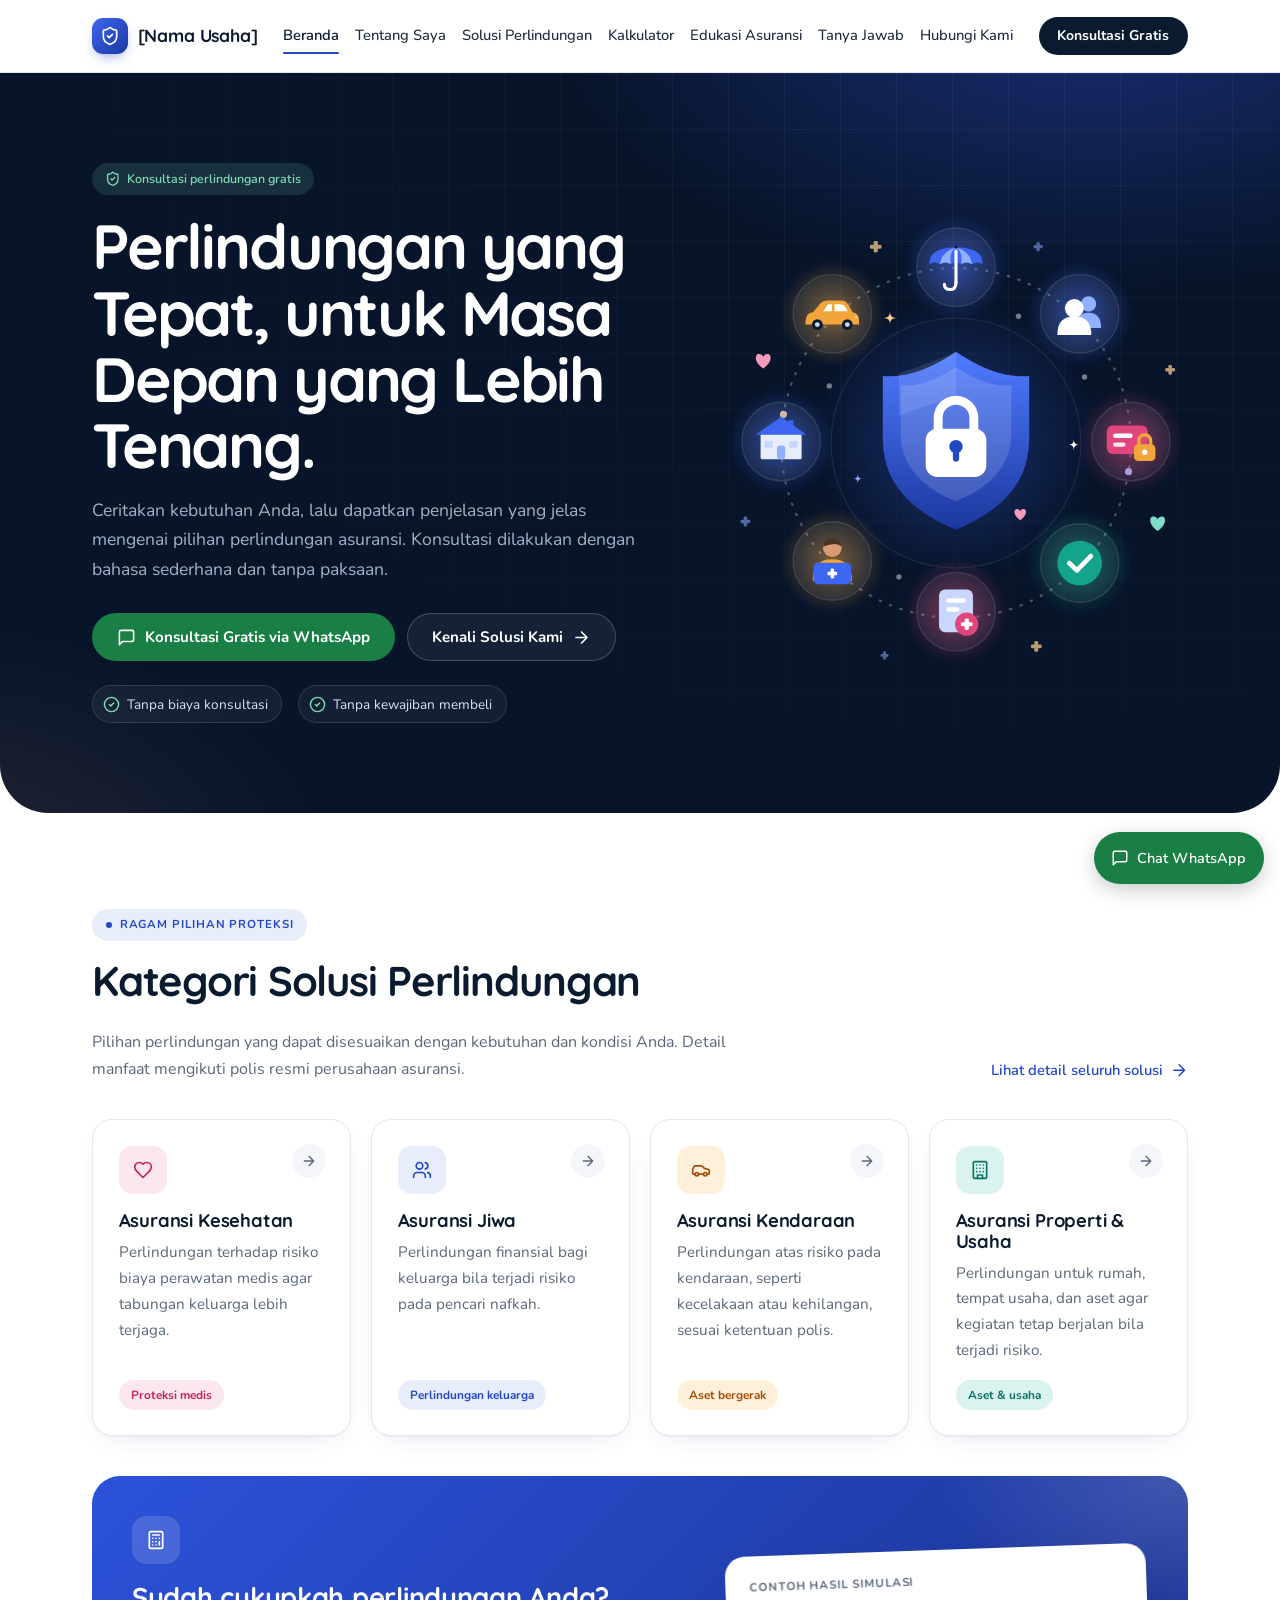
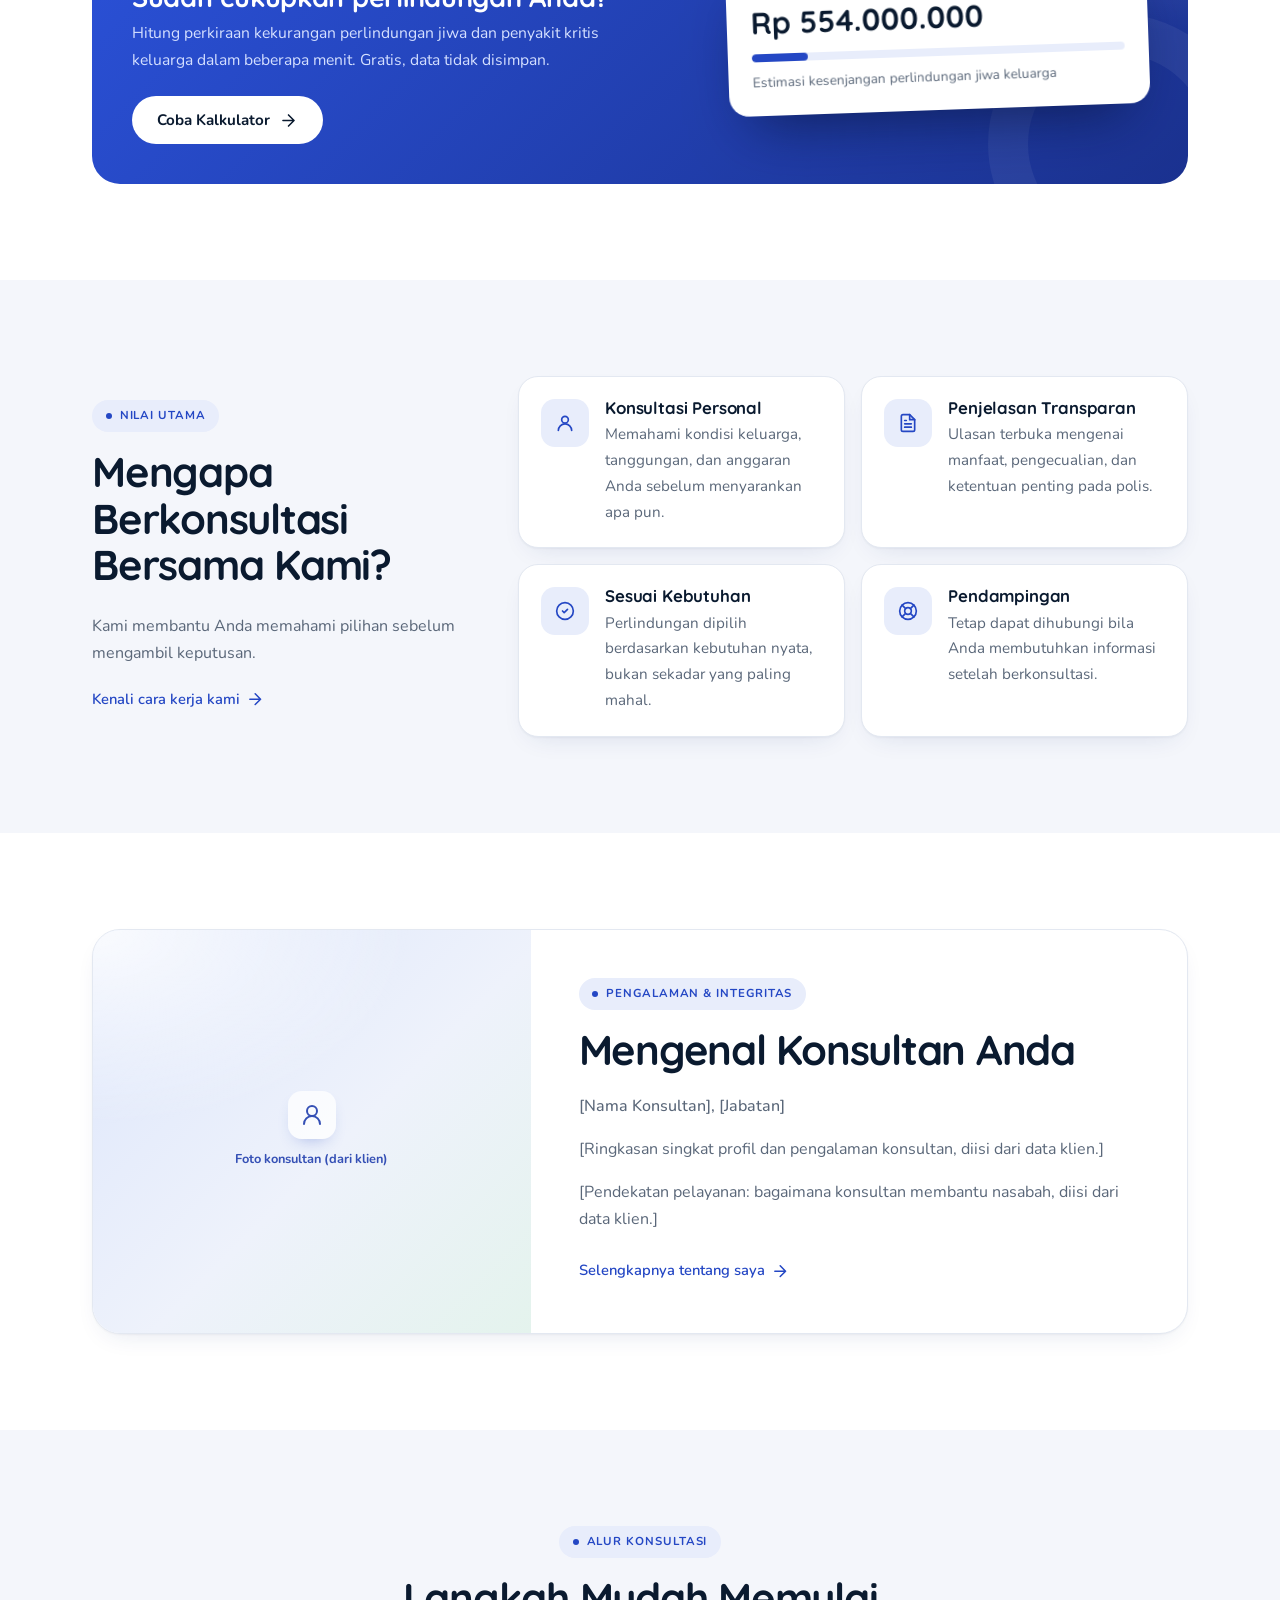
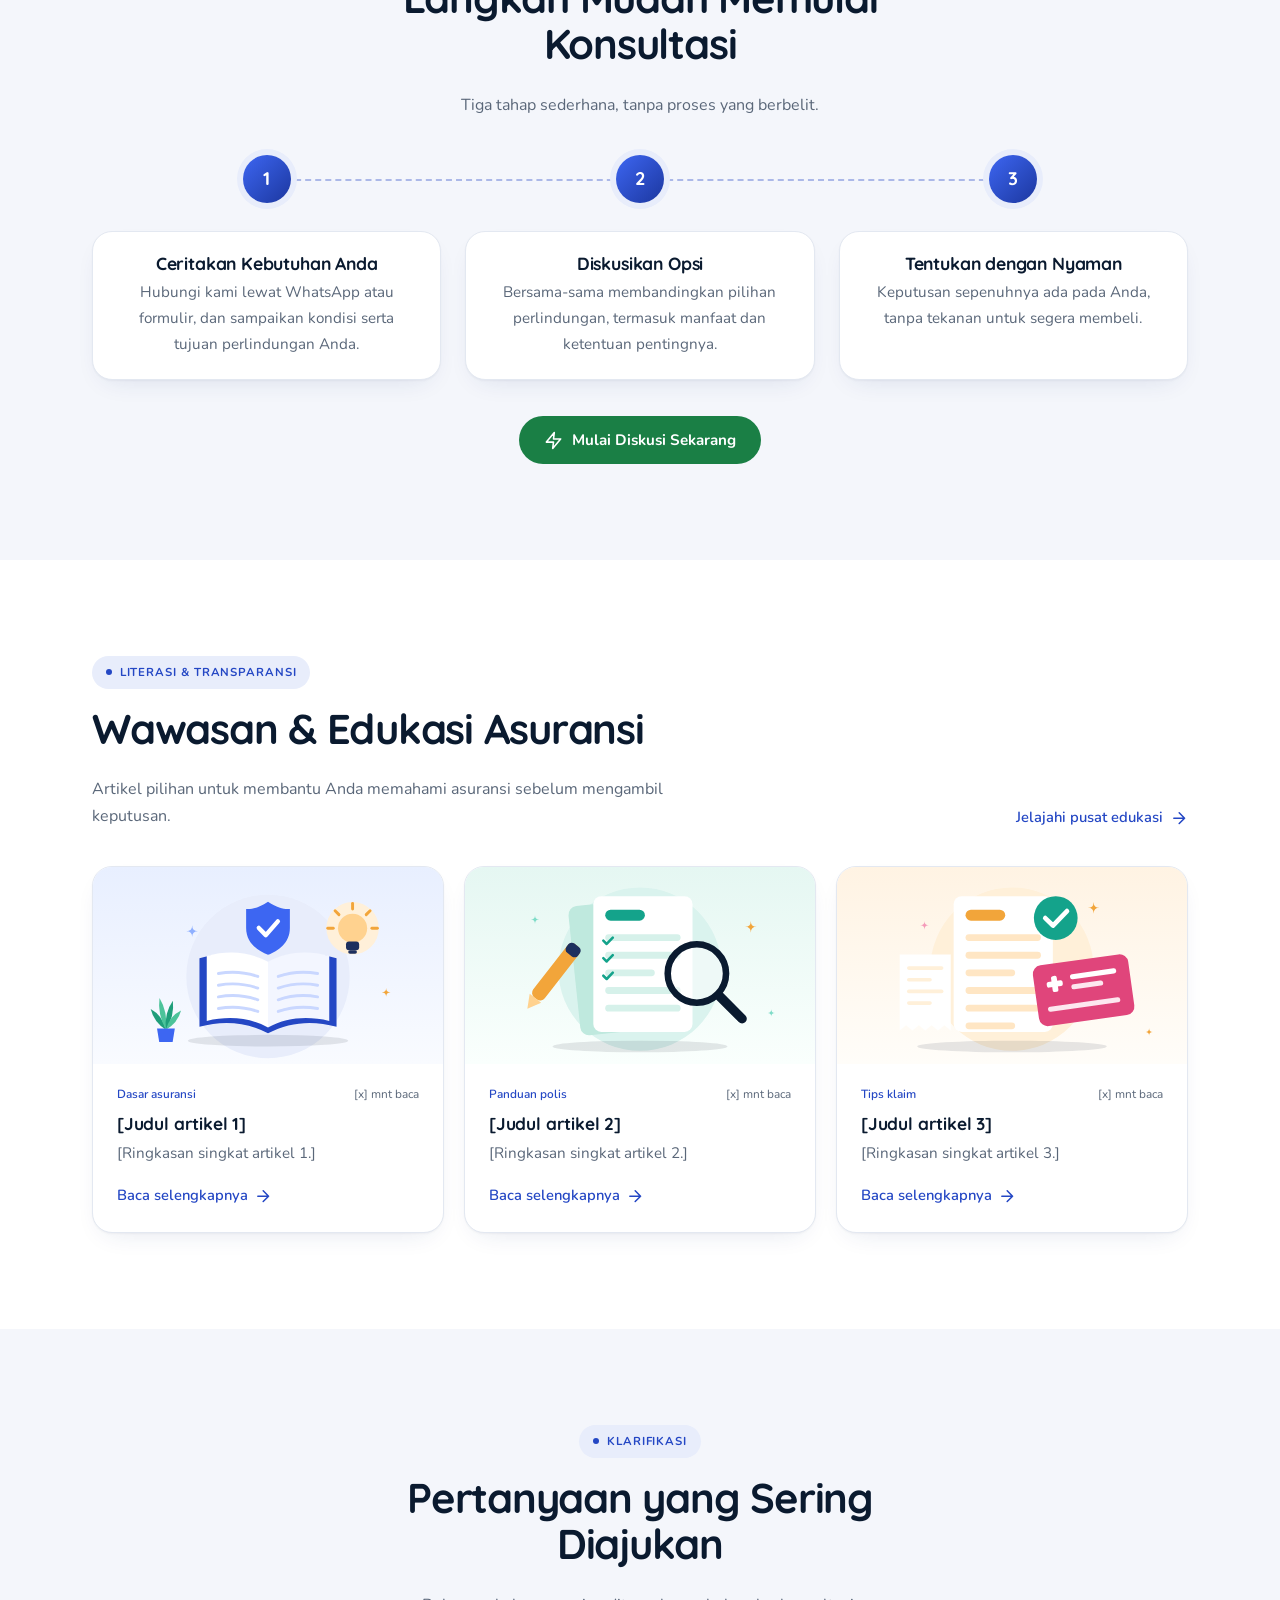
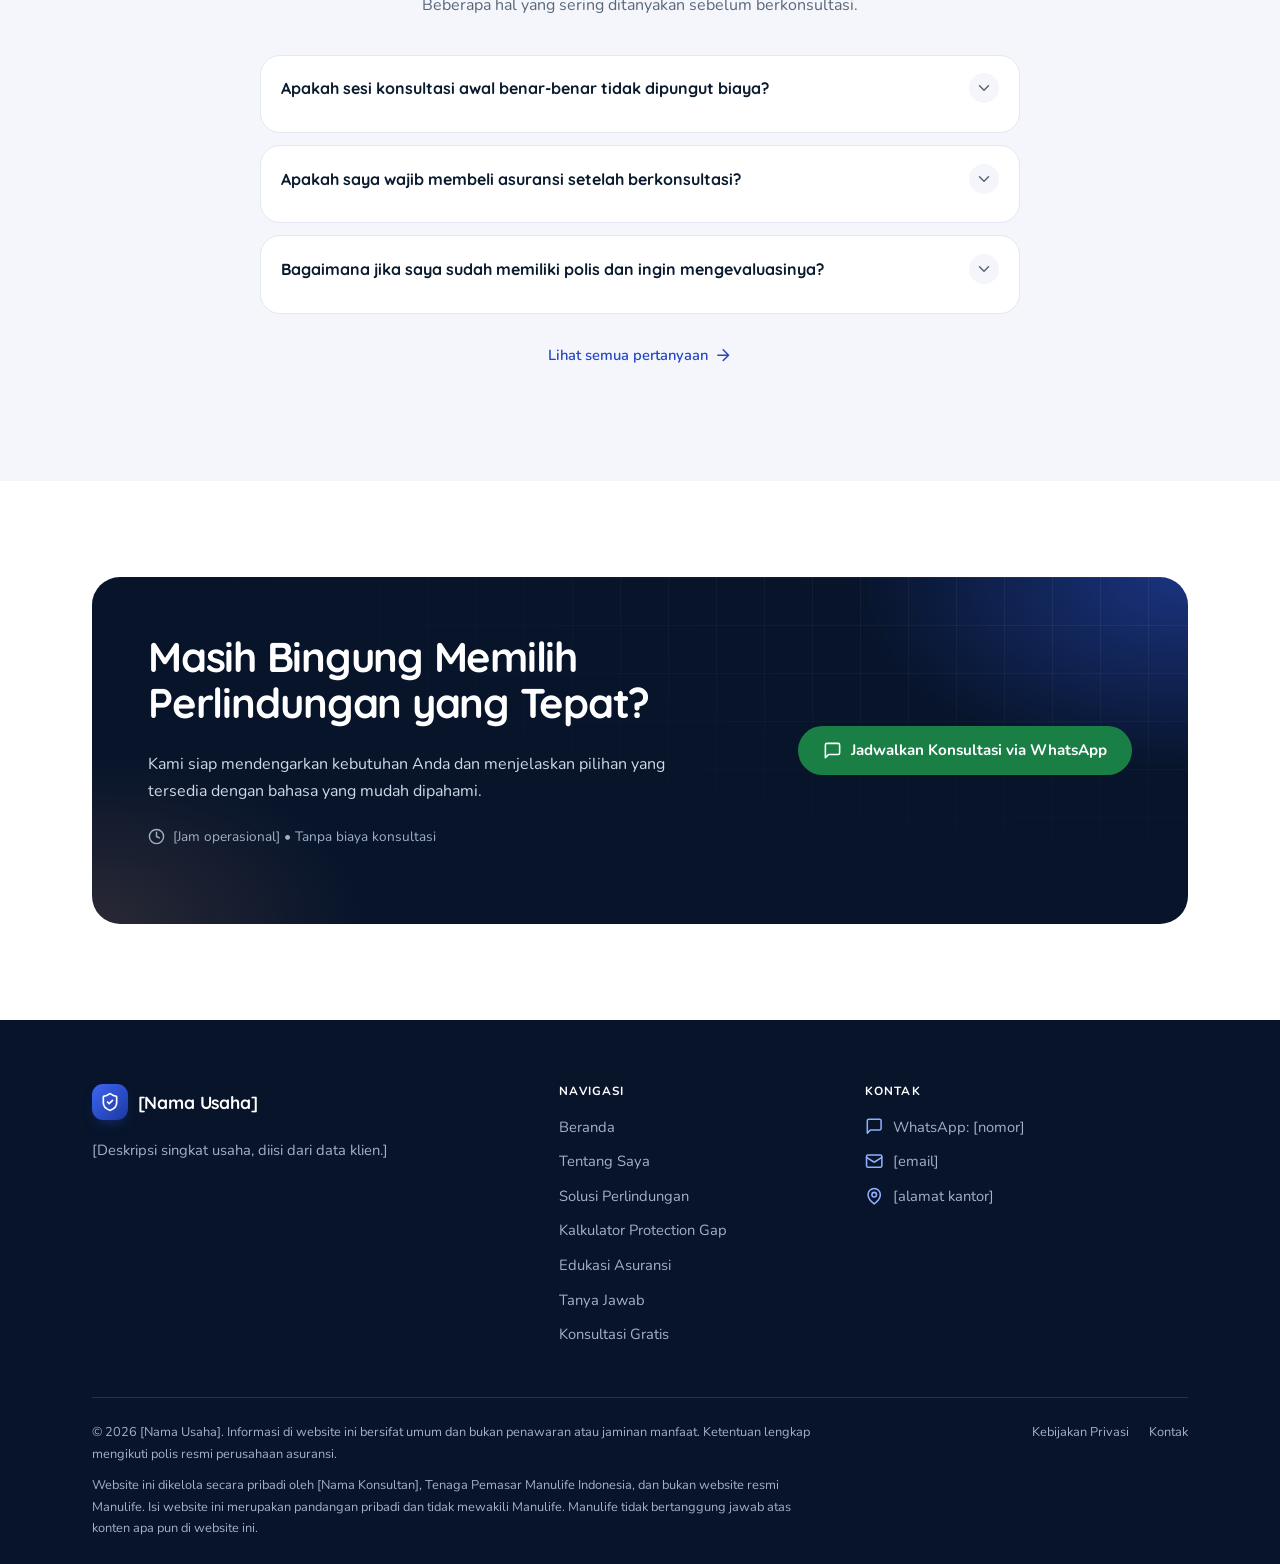
==== commit cd32b32e: "Perbarui tampilan, tambah ilustrasi, terapkan pedoman Manulife Agency Tampilan dibuat lebih ramah ke" ====
--- a/index.html
+++ b/index.html
@@ -12,7 +12,7 @@
 
   <link rel="preconnect" href="https://fonts.googleapis.com">
   <link rel="preconnect" href="https://fonts.gstatic.com" crossorigin>
-  <link href="https://fonts.googleapis.com/css2?family=Inter:wght@400;500;600&family=Plus+Jakarta+Sans:wght@600;700&display=swap" rel="stylesheet">
+  <link href="https://fonts.googleapis.com/css2?family=Nunito:wght@400;500;600;700&family=Quicksand:wght@600;700&display=swap" rel="stylesheet">
   <link rel="stylesheet" href="assets/css/base.css">
   <link rel="stylesheet" href="assets/css/components.css">
   <link rel="stylesheet" href="assets/css/pages.css">
@@ -46,7 +46,7 @@
 
 <header class="site-header">
   <div class="container site-header__inner">
-    <a class="brand" href="index.html">[Nama Usaha]</a>
+    <a class="brand" href="index.html"><span class="brand__mark" aria-hidden="true"><svg class="icon" viewBox="0 0 24 24"><path d="M20 13c0 5-3.5 7.5-7.66 8.95a1 1 0 0 1-.67-.01C7.5 20.5 4 18 4 13V6a1 1 0 0 1 1-1c2 0 4.5-1.2 6.24-2.72a1.17 1.17 0 0 1 1.52 0C14.51 3.81 17 5 19 5a1 1 0 0 1 1 1z"/><path d="m9 12 2 2 4-4"/></svg></span>[Nama Usaha]</a>
 
     <nav class="nav" id="site-nav" aria-label="Navigasi utama">
       <ul class="nav__list">
@@ -84,7 +84,7 @@
         <h1>Perlindungan yang Tepat, untuk Masa Depan yang Lebih Tenang.</h1>
         <p class="hero__lead">Ceritakan kebutuhan Anda, lalu dapatkan penjelasan yang jelas mengenai pilihan perlindungan asuransi. Konsultasi dilakukan dengan bahasa sederhana dan tanpa paksaan.</p>
         <div class="hero__actions">
-          <a class="btn btn--primary" data-wa href="https://wa.me/6281200000000">
+          <a class="btn btn--wa" data-wa href="https://wa.me/6281200000000">
             <svg class="icon" aria-hidden="true"><use href="#i-chat"/></svg>
             Konsultasi Gratis via WhatsApp
           </a>
@@ -93,20 +93,18 @@
             <svg class="icon" aria-hidden="true"><use href="#i-arrow"/></svg>
           </a>
         </div>
-        <p class="hero__notes">
-          <svg class="icon" aria-hidden="true"><use href="#i-check"/></svg>
-          <span>Tanpa biaya konsultasi</span>
-          <span>Tanpa kewajiban membeli</span>
-        </p>
+        <ul class="hero__notes">
+          <li class="hero__note"><svg class="icon" aria-hidden="true"><use href="#i-check"/></svg>Tanpa biaya konsultasi</li>
+          <li class="hero__note"><svg class="icon" aria-hidden="true"><use href="#i-check"/></svg>Tanpa kewajiban membeli</li>
+        </ul>
       </div>
 
       <div class="hero__media">
-        <!-- GANTI: foto dari klien (keluarga / konsultan), simpan di assets/img/ -->
-        <div class="ph hero__photo" role="img" aria-label="Tempat foto utama dari klien">Foto utama (dari klien)</div>
-        <div class="hero__chip">
-          <span class="card__icon"><svg class="icon" aria-hidden="true"><use href="#i-shield"/></svg></span>
-          <span><strong>Konsultasi Gratis</strong><small>Tanpa kewajiban membeli</small></span>
-        </div>
+        <!-- Ilustrasi perlindungan tanpa latar (lihat README 5.3). Versi -diam dipakai bila pengunjung memilih "kurangi gerakan". -->
+        <picture>
+          <source srcset="assets/img/ilustrasi/perlindungan-diam.svg" media="(prefers-reduced-motion: reduce)">
+          <img class="hero__art" src="assets/img/ilustrasi/perlindungan.svg" alt="Ilustrasi perisai perlindungan dikelilingi ikon rumah, keluarga, kendaraan, kesehatan, polis, dan konsultan" width="520" height="520">
+        </picture>
       </div>
     </div>
   </section>
@@ -125,73 +123,82 @@
       </div>
 
       <div class="grid-4">
-        <article class="card">
+        <article class="card card--link tone-rose">
           <span class="card__icon"><svg class="icon" aria-hidden="true"><use href="#i-heart"/></svg></span>
-          <h3>Asuransi Kesehatan</h3>
+          <span class="card__go" aria-hidden="true"><svg class="icon"><use href="#i-arrow"/></svg></span>
+          <h3><a class="card__link" href="solusi.html#kesehatan">Asuransi Kesehatan</a></h3>
           <p>Perlindungan terhadap risiko biaya perawatan medis agar tabungan keluarga lebih terjaga.</p>
           <span class="tag">Proteksi medis</span>
         </article>
-        <article class="card">
+        <article class="card card--link tone-blue">
           <span class="card__icon"><svg class="icon" aria-hidden="true"><use href="#i-users"/></svg></span>
-          <h3>Asuransi Jiwa</h3>
+          <span class="card__go" aria-hidden="true"><svg class="icon"><use href="#i-arrow"/></svg></span>
+          <h3><a class="card__link" href="solusi.html#jiwa">Asuransi Jiwa</a></h3>
           <p>Perlindungan finansial bagi keluarga bila terjadi risiko pada pencari nafkah.</p>
-          <span class="tag">Kepastian keluarga</span>
-        </article>
-        <article class="card">
+          <span class="tag">Perlindungan keluarga</span>
+        </article>
+        <article class="card card--link tone-amber">
           <span class="card__icon"><svg class="icon" aria-hidden="true"><use href="#i-car"/></svg></span>
-          <h3>Asuransi Kendaraan</h3>
+          <span class="card__go" aria-hidden="true"><svg class="icon"><use href="#i-arrow"/></svg></span>
+          <h3><a class="card__link" href="solusi.html#kendaraan">Asuransi Kendaraan</a></h3>
           <p>Perlindungan atas risiko pada kendaraan, seperti kecelakaan atau kehilangan, sesuai ketentuan polis.</p>
           <span class="tag">Aset bergerak</span>
         </article>
-        <article class="card">
+        <article class="card card--link tone-teal">
           <span class="card__icon"><svg class="icon" aria-hidden="true"><use href="#i-building"/></svg></span>
-          <h3>Asuransi Properti &amp; Usaha</h3>
+          <span class="card__go" aria-hidden="true"><svg class="icon"><use href="#i-arrow"/></svg></span>
+          <h3><a class="card__link" href="solusi.html#usaha">Asuransi Properti &amp; Usaha</a></h3>
           <p>Perlindungan untuk rumah, tempat usaha, dan aset agar kegiatan tetap berjalan bila terjadi risiko.</p>
           <span class="tag">Aset &amp; usaha</span>
         </article>
       </div>
       <div class="calc-promo">
-        <span class="card__icon"><svg class="icon" aria-hidden="true"><use href="#i-calc"/></svg></span>
-        <div>
+        <div class="calc-promo__text">
+          <span class="card__icon"><svg class="icon" aria-hidden="true"><use href="#i-calc"/></svg></span>
           <h3>Sudah cukupkah perlindungan Anda?</h3>
           <p>Hitung perkiraan kekurangan perlindungan jiwa dan penyakit kritis keluarga dalam beberapa menit. Gratis, data tidak disimpan.</p>
-        </div>
-        <a class="btn btn--primary" href="kalkulator.html">Coba Kalkulator
-          <svg class="icon" aria-hidden="true"><use href="#i-arrow"/></svg></a>
+          <a class="btn btn--light" href="kalkulator.html">Coba Kalkulator
+            <svg class="icon" aria-hidden="true"><use href="#i-arrow"/></svg></a>
+        </div>
+        <!-- Contoh tampilan hasil (angka dari contoh klien), hanya hiasan -->
+        <div class="calc-promo__preview" aria-hidden="true">
+          <p class="calc-promo__label">Contoh hasil simulasi</p>
+          <p class="calc-promo__value">Rp 560.000.000</p>
+          <div class="meter"><div class="meter__fill" style="width:15%"></div></div>
+          <p class="calc-promo__caption">Estimasi kesenjangan perlindungan jiwa keluarga</p>
+        </div>
       </div>
     </div>
   </section>
 
   <!-- Alasan memilih -->
   <section class="section section--tint" aria-labelledby="judul-alasan">
-    <div class="container">
+    <div class="container why">
       <div class="section-head">
         <span class="eyebrow">Nilai utama</span>
         <h2 id="judul-alasan">Mengapa Berkonsultasi Bersama Kami?</h2>
         <p>Kami membantu Anda memahami pilihan sebelum mengambil keputusan.</p>
-      </div>
-      <div class="grid-4">
-        <article class="card">
+        <a class="link-arrow" href="tentang.html">Kenali cara kerja kami
+          <svg class="icon" aria-hidden="true"><use href="#i-arrow"/></svg></a>
+      </div>
+      <ul class="why__list">
+        <li class="why__item">
           <span class="card__icon"><svg class="icon" aria-hidden="true"><use href="#i-user"/></svg></span>
-          <h3>Konsultasi Personal</h3>
-          <p>Memahami kondisi keluarga, tanggungan, dan anggaran Anda sebelum menyarankan apa pun.</p>
-        </article>
-        <article class="card">
+          <div><h3>Konsultasi Personal</h3><p>Memahami kondisi keluarga, tanggungan, dan anggaran Anda sebelum menyarankan apa pun.</p></div>
+        </li>
+        <li class="why__item">
           <span class="card__icon"><svg class="icon" aria-hidden="true"><use href="#i-file"/></svg></span>
-          <h3>Penjelasan Transparan</h3>
-          <p>Ulasan terbuka mengenai manfaat, pengecualian, dan ketentuan penting pada polis.</p>
-        </article>
-        <article class="card">
+          <div><h3>Penjelasan Transparan</h3><p>Ulasan terbuka mengenai manfaat, pengecualian, dan ketentuan penting pada polis.</p></div>
+        </li>
+        <li class="why__item">
           <span class="card__icon"><svg class="icon" aria-hidden="true"><use href="#i-check"/></svg></span>
-          <h3>Sesuai Kebutuhan</h3>
-          <p>Perlindungan dipilih berdasarkan kebutuhan nyata, bukan sekadar yang paling mahal.</p>
-        </article>
-        <article class="card">
+          <div><h3>Sesuai Kebutuhan</h3><p>Perlindungan dipilih berdasarkan kebutuhan nyata, bukan sekadar yang paling mahal.</p></div>
+        </li>
+        <li class="why__item">
           <span class="card__icon"><svg class="icon" aria-hidden="true"><use href="#i-lifebuoy"/></svg></span>
-          <h3>Pendampingan</h3>
-          <p>Tetap dapat dihubungi bila Anda membutuhkan informasi setelah berkonsultasi.</p>
-        </article>
-      </div>
+          <div><h3>Pendampingan</h3><p>Tetap dapat dihubungi bila Anda membutuhkan informasi setelah berkonsultasi.</p></div>
+        </li>
+      </ul>
     </div>
   </section>
 
@@ -225,25 +232,31 @@
         <h2 id="judul-langkah">Langkah Mudah Memulai Konsultasi</h2>
         <p>Tiga tahap sederhana, tanpa proses yang berbelit.</p>
       </div>
-      <div class="grid-3">
-        <article class="card step">
-          <span class="step__num" aria-hidden="true">01</span>
-          <h3>Ceritakan Kebutuhan Anda</h3>
-          <p>Hubungi kami lewat WhatsApp atau formulir, dan sampaikan kondisi serta tujuan perlindungan Anda.</p>
-        </article>
-        <article class="card step">
-          <span class="step__num" aria-hidden="true">02</span>
-          <h3>Diskusikan Opsi</h3>
-          <p>Bersama-sama membandingkan pilihan perlindungan, termasuk manfaat dan ketentuan pentingnya.</p>
-        </article>
-        <article class="card step">
-          <span class="step__num" aria-hidden="true">03</span>
-          <h3>Tentukan dengan Nyaman</h3>
-          <p>Keputusan sepenuhnya ada pada Anda, tanpa tekanan untuk segera membeli.</p>
-        </article>
-      </div>
+      <ol class="steps">
+        <li class="steps__item">
+          <span class="steps__num" aria-hidden="true">1</span>
+          <div class="steps__body">
+            <h3>Ceritakan Kebutuhan Anda</h3>
+            <p>Hubungi kami lewat WhatsApp atau formulir, dan sampaikan kondisi serta tujuan perlindungan Anda.</p>
+          </div>
+        </li>
+        <li class="steps__item">
+          <span class="steps__num" aria-hidden="true">2</span>
+          <div class="steps__body">
+            <h3>Diskusikan Opsi</h3>
+            <p>Bersama-sama membandingkan pilihan perlindungan, termasuk manfaat dan ketentuan pentingnya.</p>
+          </div>
+        </li>
+        <li class="steps__item">
+          <span class="steps__num" aria-hidden="true">3</span>
+          <div class="steps__body">
+            <h3>Tentukan dengan Nyaman</h3>
+            <p>Keputusan sepenuhnya ada pada Anda, tanpa tekanan untuk segera membeli.</p>
+          </div>
+        </li>
+      </ol>
       <div class="steps__cta">
-        <a class="btn btn--primary" data-wa href="https://wa.me/6281200000000">
+        <a class="btn btn--wa" data-wa href="https://wa.me/6281200000000">
           <svg class="icon" aria-hidden="true"><use href="#i-bolt"/></svg>
           Mulai Diskusi Sekarang
         </a>
@@ -265,7 +278,7 @@
       </div>
       <div class="grid-3">
         <article class="card article-card">
-          <div class="ph article-card__img" role="img" aria-label="Gambar artikel">Gambar artikel</div>
+          <div class="ph ph--art article-card__img"><img src="assets/img/ilustrasi/artikel-dasar.svg" alt="" width="480" height="270" loading="lazy"></div>
           <div class="article-card__body">
             <div class="article-card__meta"><span>Dasar asuransi</span><span>[x] mnt baca</span></div>
             <h3><a href="edukasi/artikel-1.html">[Judul artikel 1]</a></h3>
@@ -275,7 +288,7 @@
           </div>
         </article>
         <article class="card article-card">
-          <div class="ph article-card__img" role="img" aria-label="Gambar artikel">Gambar artikel</div>
+          <div class="ph ph--art article-card__img"><img src="assets/img/ilustrasi/artikel-polis.svg" alt="" width="480" height="270" loading="lazy"></div>
           <div class="article-card__body">
             <div class="article-card__meta"><span>Panduan polis</span><span>[x] mnt baca</span></div>
             <h3><a href="edukasi/artikel-2.html">[Judul artikel 2]</a></h3>
@@ -285,7 +298,7 @@
           </div>
         </article>
         <article class="card article-card">
-          <div class="ph article-card__img" role="img" aria-label="Gambar artikel">Gambar artikel</div>
+          <div class="ph ph--art article-card__img"><img src="assets/img/ilustrasi/artikel-klaim.svg" alt="" width="480" height="270" loading="lazy"></div>
           <div class="article-card__body">
             <div class="article-card__meta"><span>Tips klaim</span><span>[x] mnt baca</span></div>
             <h3><a href="edukasi/artikel-3.html">[Judul artikel 3]</a></h3>
@@ -352,7 +365,7 @@
             [Jam operasional] &bull; Tanpa biaya konsultasi
           </p>
         </div>
-        <a class="btn btn--light" data-wa href="https://wa.me/6281200000000">
+        <a class="btn btn--wa" data-wa href="https://wa.me/6281200000000">
           <svg class="icon" aria-hidden="true"><use href="#i-chat"/></svg>
           Jadwalkan Konsultasi via WhatsApp
         </a>
@@ -366,7 +379,7 @@
   <div class="container">
     <div class="site-footer__grid">
       <div>
-        <p class="brand">[Nama Usaha]</p>
+        <p class="brand"><span class="brand__mark" aria-hidden="true"><svg class="icon" viewBox="0 0 24 24"><path d="M20 13c0 5-3.5 7.5-7.66 8.95a1 1 0 0 1-.67-.01C7.5 20.5 4 18 4 13V6a1 1 0 0 1 1-1c2 0 4.5-1.2 6.24-2.72a1.17 1.17 0 0 1 1.52 0C14.51 3.81 17 5 19 5a1 1 0 0 1 1 1z"/><path d="m9 12 2 2 4-4"/></svg></span>[Nama Usaha]</p>
         <p>[Deskripsi singkat usaha, diisi dari data klien.]</p>
       </div>
       <nav aria-label="Navigasi footer">
@@ -391,7 +404,11 @@
       </div>
     </div>
     <div class="site-footer__bottom">
-      <p>&copy; <span data-year>2025</span> [Nama Usaha]. Informasi di website ini bersifat umum dan bukan penawaran atau jaminan manfaat. Ketentuan lengkap mengikuti polis resmi perusahaan asuransi.</p>
+      <div class="site-footer__legal">
+        <p>&copy; <span data-year>2025</span> [Nama Usaha]. Informasi di website ini bersifat umum dan bukan penawaran atau jaminan manfaat. Ketentuan lengkap mengikuti polis resmi perusahaan asuransi.</p>
+        <!-- Disclaimer afiliasi: wajib menurut pedoman Manulife Agency, jangan dihapus (lihat README bagian 8) -->
+        <p>Website ini dikelola secara pribadi oleh [Nama Konsultan], Tenaga Pemasar Manulife Indonesia, dan bukan website resmi Manulife. Isi website ini merupakan pandangan pribadi dan tidak mewakili Manulife. Manulife tidak bertanggung jawab atas konten apa pun di website ini.</p>
+      </div>
       <ul>
         <li><a href="kebijakan-privasi.html">Kebijakan Privasi</a></li>
         <li><a href="kontak.html">Kontak</a></li>
--- a/assets/css/base.css
+++ b/assets/css/base.css
@@ -2,8 +2,8 @@
    Ganti warna/font brand cukup di blok :root. */
 
 :root {
-  --font-heading: "Plus Jakarta Sans", system-ui, -apple-system, "Segoe UI", sans-serif;
-  --font-body: "Inter", system-ui, -apple-system, "Segoe UI", sans-serif;
+  --font-heading: "Quicksand", system-ui, -apple-system, "Segoe UI", sans-serif;
+  --font-body: "Nunito", system-ui, -apple-system, "Segoe UI", sans-serif;
 
   --color-ink: #0a1a2f;          /* teks utama + tombol utama */
   --color-text: #1c2a3c;
@@ -16,12 +16,14 @@
   --color-dark: #07142a;         /* hero, band CTA, footer */
   --color-success: #1f7a5a;
   --color-success-soft: #dff3ea;
+  --color-wa: #1a7f45;           /* tombol yang membuka WhatsApp */
+  --color-wa-hover: #146c3a;
 
-  --radius-sm: 10px;
-  --radius: 16px;
-  --radius-lg: 24px;
-  --shadow: 0 1px 2px rgba(10, 26, 47, 0.04), 0 10px 30px -12px rgba(10, 26, 47, 0.12);
-  --shadow-lg: 0 2px 4px rgba(10, 26, 47, 0.04), 0 24px 48px -16px rgba(10, 26, 47, 0.22);
+  --radius-sm: 12px;
+  --radius: 20px;
+  --radius-lg: 28px;
+  --shadow: 0 1px 2px rgba(10, 26, 47, 0.04), 0 10px 28px -14px rgba(24, 48, 120, 0.16);
+  --shadow-lg: 0 2px 6px rgba(10, 26, 47, 0.05), 0 28px 56px -22px rgba(24, 48, 120, 0.3);
   --ease: cubic-bezier(0.2, 0.7, 0.2, 1);
 
   --container: 1160px;
@@ -58,7 +60,7 @@
   margin: 0;
   font-family: var(--font-body);
   font-size: 1rem;
-  line-height: 1.65;
+  line-height: 1.7;
   color: var(--color-text);
   background: var(--color-surface);
 }
@@ -74,7 +76,7 @@
 }
 h1 { font-size: clamp(2.3rem, 5.4vw, 3.9rem); font-weight: 700; letter-spacing: -0.035em; line-height: 1.06; }
 h2 { font-size: clamp(1.75rem, 3.6vw, 2.6rem); font-weight: 700; letter-spacing: -0.03em; }
-h3 { font-size: 1.15rem; font-weight: 600; letter-spacing: -0.01em; }
+h3 { font-size: 1.15rem; font-weight: 700; letter-spacing: -0.01em; }
 
 p { margin: 0 0 1em; }
 a { color: var(--color-accent); }
--- a/assets/css/components.css
+++ b/assets/css/components.css
@@ -6,16 +6,16 @@
   align-items: center;
   justify-content: center;
   gap: 0.55rem;
-  padding: 0.8rem 1.4rem;
-  border-radius: var(--radius-sm);
+  padding: 0.85rem 1.5rem;
+  border-radius: 999px;
   border: 1px solid transparent;
-  font: 600 0.95rem/1.2 var(--font-body);
+  font: 700 0.95rem/1.2 var(--font-body);
   text-decoration: none;
   cursor: pointer;
   transition: background-color 0.2s, color 0.2s, border-color 0.2s, transform 0.2s var(--ease), box-shadow 0.2s;
 }
-.btn:hover { transform: translateY(-1px); }
-.btn:active { transform: translateY(0); }
+.btn:hover { transform: translateY(-2px); }
+.btn:active { transform: translateY(0) scale(0.98); }
 .btn--primary { background: var(--color-ink); color: #fff; }
 .btn--primary:hover { background: var(--color-accent); box-shadow: 0 10px 24px -10px rgba(36, 71, 196, 0.6); }
 .btn--secondary { background: var(--color-accent-soft); color: var(--color-accent); }
@@ -37,9 +37,12 @@
 .hero .btn--secondary:hover,
 .edu-hero .btn--secondary:hover,
 .about-hero .btn--secondary:hover { background: rgba(255, 255, 255, 0.12); }
-.btn--light { background: #fff; color: var(--color-ink); }
-.btn--light:hover { background: var(--color-accent-soft); }
-.btn--sm { padding: 0.6rem 1rem; font-size: 0.88rem; }
+.btn--light { background: #fff; color: #0a1a2f; }
+.btn--light:hover { background: #e8edfb; }
+/* Tombol yang membuka WhatsApp: hijau yang cukup gelap agar teks putih tetap terbaca (kontras 5:1) */
+.btn--wa { background: var(--color-wa); color: #fff; }
+.btn--wa:hover { background: var(--color-wa-hover); box-shadow: 0 10px 24px -10px rgba(26, 127, 69, 0.6); }
+.btn--sm { padding: 0.6rem 1.1rem; font-size: 0.88rem; }
 
 .link-arrow {
   display: inline-flex;
@@ -67,24 +70,35 @@
 .eyebrow {
   display: inline-flex;
   align-items: center;
-  gap: 0.6rem;
-  margin-bottom: 0.9rem;
+  gap: 0.5rem;
+  margin-bottom: 1rem;
+  padding: 0.4rem 0.85rem;
+  border-radius: 999px;
+  background: var(--tone-soft, var(--color-accent-soft));
+  color: var(--tone, var(--color-accent));
+  font-size: 0.72rem;
+  font-weight: 700;
+  letter-spacing: 0.08em;
+  text-transform: uppercase;
+}
+.eyebrow::before { content: ""; width: 6px; height: 6px; border-radius: 50%; background: currentColor; }
+.tag {
+  display: inline-block;
+  padding: 0.3rem 0.75rem;
+  border-radius: 999px;
+  background: var(--tone-soft, var(--color-accent-soft));
+  color: var(--tone, var(--color-accent));
   font-size: 0.74rem;
   font-weight: 700;
-  letter-spacing: 0.1em;
-  text-transform: uppercase;
-  color: var(--color-accent);
-}
-.eyebrow::before { content: ""; width: 22px; height: 1.5px; background: currentColor; opacity: 0.7; }
-.tag {
-  display: inline-block;
-  padding: 0.25rem 0.6rem;
-  border-radius: 6px;
-  background: var(--color-accent-soft);
-  color: var(--color-accent);
-  font-size: 0.72rem;
-  font-weight: 600;
-}
+}
+
+/* ---------- Warna kategori ----------
+   Kelas tone-* memberi warna khas tiap jenis perlindungan. Ikon, eyebrow, dan tag
+   di dalamnya ikut berwarna. Semua pasangan warna lolos kontras teks 4,5:1. */
+.tone-rose  { --tone: #c2255c; --tone-soft: #fde7ef; } /* kesehatan */
+.tone-blue  { --tone: #2447c4; --tone-soft: #e8edfb; } /* jiwa */
+.tone-amber { --tone: #a24e05; --tone-soft: #fff0d9; } /* kendaraan */
+.tone-teal  { --tone: #0b7268; --tone-soft: #daf3ee; } /* properti & usaha */
 
 /* ---------- Header ---------- */
 .site-header {
@@ -109,14 +123,29 @@
   min-height: 72px;
 }
 .brand {
+  display: inline-flex;
+  align-items: center;
+  gap: 0.6rem;
   white-space: nowrap;
   font: 700 1.1rem/1.1 var(--font-heading);
   color: var(--color-ink);
   text-decoration: none;
   letter-spacing: -0.01em;
 }
+/* Lambang sementara di samping nama. Bila logo klien dipasang, hapus span ini bersama teksnya. */
+.brand__mark {
+  display: grid;
+  place-items: center;
+  width: 36px;
+  height: 36px;
+  border-radius: 11px;
+  background: linear-gradient(135deg, #3d66f2, #1c379f);
+  color: #fff;
+  box-shadow: 0 6px 14px -6px rgba(36, 71, 196, 0.65);
+}
+.brand__mark .icon { width: 20px; height: 20px; }
 .nav { display: none; }
-.nav__list { display: flex; align-items: center; gap: 1.15rem; }
+.nav__list { display: flex; align-items: center; gap: 1rem; }
 .nav__link {
   white-space: nowrap;
   font-size: 0.92rem;
@@ -155,32 +184,48 @@
   width: 44px;
   height: 44px;
   border: 1px solid var(--color-border);
-  border-radius: var(--radius-sm);
+  border-radius: 50%;
   background: #fff;
   color: var(--color-ink);
   cursor: pointer;
-}
+  transition: background-color 0.2s, border-color 0.2s;
+}
+.nav-toggle[aria-expanded="true"] { background: var(--color-accent-soft); border-color: transparent; }
 .nav-toggle .icon-close { display: none; }
 .nav-toggle[aria-expanded="true"] .icon-open { display: none; }
 .nav-toggle[aria-expanded="true"] .icon-close { display: block; }
 
-/* Menu mobile terbuka */
+/* Menu mobile terbuka: panel di bawah header, halaman di belakangnya digelapkan */
 .nav.is-open {
   display: block;
   position: absolute;
   top: 100%;
   left: 0;
   right: 0;
+  max-height: calc(100vh - 72px);
+  overflow-y: auto;
   background: #fff;
-  border-bottom: 1px solid var(--color-border);
-  padding: 0.75rem var(--gutter) 1.25rem;
+  border-radius: 0 0 var(--radius-lg) var(--radius-lg);
+  padding: 0.5rem var(--gutter) 1.5rem;
+  box-shadow: 0 30px 60px -20px rgba(10, 26, 47, 0.35);
+  animation: menu-in 0.3s var(--ease);
 }
 .nav.is-open .nav__list { flex-direction: column; align-items: stretch; gap: 0; }
-.nav.is-open { animation: menu-in 0.3s var(--ease); box-shadow: 0 20px 40px -20px rgba(10, 26, 47, 0.25); }
-.nav.is-open .nav__link { display: block; padding: 0.85rem 0; border-bottom: 1px solid var(--color-border); }
+.nav.is-open .nav__link { display: block; padding: 0.9rem 0.25rem; border-bottom: 1px solid var(--color-border); font-size: 1.05rem; font-weight: 600; }
+.nav.is-open .nav__link[aria-current="page"] { color: var(--color-accent); }
 .nav.is-open .nav__link::after { display: none; }
 @keyframes menu-in { from { opacity: 0; transform: translateY(-8px); } to { opacity: 1; transform: none; } }
-.nav.is-open .nav__cta { display: flex; margin-top: 1rem; }
+.nav.is-open .nav__cta { display: flex; margin-top: 1.25rem; }
+body.nav-open { overflow: hidden; }
+body.nav-open::after {
+  content: "";
+  position: fixed;
+  inset: 0;
+  z-index: 45; /* di atas tombol WhatsApp mengambang, di bawah header */
+  background: rgba(7, 20, 42, 0.45);
+  animation: fade-in 0.3s var(--ease);
+}
+@keyframes fade-in { from { opacity: 0; } }
 
 .nav__cta { display: none; }
 
@@ -217,13 +262,13 @@
 .card__icon {
   display: grid;
   place-items: center;
-  width: 46px;
-  height: 46px;
+  width: 48px;
+  height: 48px;
   margin-bottom: 1.1rem;
-  border-radius: 12px;
-  background: var(--color-accent-soft);
-  color: var(--color-accent);
-  transition: background-color 0.3s, color 0.3s;
+  border-radius: 14px;
+  background: var(--tone-soft, var(--color-accent-soft));
+  color: var(--tone, var(--color-accent));
+  transition: background-color 0.3s, color 0.3s, transform 0.35s var(--ease);
 }
 /* Kartu dalam grid terangkat saat disorot */
 .grid-4 .card:hover,
@@ -231,15 +276,38 @@
 .feature-grid .card:hover,
 .list-stack .card:hover {
   transform: translateY(-4px);
-  border-color: rgba(36, 71, 196, 0.28);
+  border-color: color-mix(in srgb, var(--tone, var(--color-accent)) 32%, transparent);
   box-shadow: var(--shadow-lg);
 }
 .grid-4 .card:hover .card__icon,
 .grid-3 .card:hover .card__icon,
 .feature-grid .card:hover .card__icon,
-.list-stack .card:hover .card__icon { background: var(--color-accent); color: #fff; }
+.list-stack .card:hover .card__icon { background: var(--tone, var(--color-accent)); color: #fff; transform: scale(1.06); }
 .card h3 { margin-bottom: 0.5rem; }
-.card p { color: var(--color-muted); font-size: 0.92rem; margin-bottom: 1rem; }
+.card p { color: var(--color-muted); font-size: 0.95rem; margin-bottom: 1rem; }
+
+/* Kartu yang seluruh permukaannya bisa diklik: tautan ada di judul, area kliknya diperluas ke kartu */
+.card--link { position: relative; display: flex; flex-direction: column; align-items: flex-start; }
+.card--link .tag { margin-top: auto; } /* tag rata bawah walau panjang teks kartu berbeda */
+.card__link { color: inherit; text-decoration: none; }
+.card__link::after { content: ""; position: absolute; inset: 0; border-radius: inherit; }
+.card__link:focus-visible { outline: none; }
+.card--link:has(.card__link:focus-visible) { outline: 3px solid var(--color-accent); outline-offset: 3px; }
+.card__go {
+  position: absolute;
+  top: 1.5rem;
+  right: 1.5rem;
+  display: grid;
+  place-items: center;
+  width: 34px;
+  height: 34px;
+  border-radius: 50%;
+  background: var(--color-tint);
+  color: var(--color-muted);
+  transition: background-color 0.3s, color 0.3s, transform 0.3s var(--ease);
+}
+.card__go .icon { width: 16px; height: 16px; }
+.card--link:hover .card__go { background: var(--tone, var(--color-accent)); color: #fff; transform: translateX(3px); }
 
 /* ---------- Placeholder foto (diganti foto asli dari klien) ----------
    Foto asli: taruh <img> di dalam kotak ini; gambar otomatis memenuhi kotak dan dipotong rapi. */
@@ -256,12 +324,30 @@
   overflow: hidden;
   display: grid;
   place-items: center;
+  align-content: center;
+  gap: 0.65rem;
   text-align: center;
   padding: 1rem;
-  background: var(--color-accent-soft);
-  color: var(--color-accent);
+  background:
+    radial-gradient(120% 80% at 0% 0%, rgba(255, 255, 255, 0.85), transparent 60%),
+    linear-gradient(135deg, var(--tone-soft, #dde6fb) 0%, #eef2fb 55%, #e4f3ed 100%);
+  color: var(--tone, #3550b5);
   font-size: 0.8rem;
-  font-weight: 600;
+  font-weight: 700;
+}
+/* Ikon gambar di tengah kotak, supaya tempat foto terlihat disengaja, bukan kosong */
+.ph::before {
+  content: "";
+  width: 48px;
+  height: 48px;
+  border-radius: 14px;
+  background: rgba(255, 255, 255, 0.75) url("data:image/svg+xml,%3Csvg xmlns='http://www.w3.org/2000/svg' viewBox='0 0 24 24' fill='none' stroke='%233550b5' stroke-width='2' stroke-linecap='round' stroke-linejoin='round'%3E%3Crect width='18' height='18' x='3' y='3' rx='2'/%3E%3Ccircle cx='9' cy='9' r='2'/%3E%3Cpath d='m21 15-3.086-3.086a2 2 0 0 0-2.828 0L6 21'/%3E%3C/svg%3E") center / 24px no-repeat;
+  box-shadow: 0 8px 18px -10px rgba(36, 71, 196, 0.45);
+}
+/* Tempat foto orang memakai ikon orang */
+.profile__photo::before,
+.about-hero__photo::before {
+  background-image: url("data:image/svg+xml,%3Csvg xmlns='http://www.w3.org/2000/svg' viewBox='0 0 24 24' fill='none' stroke='%233550b5' stroke-width='2' stroke-linecap='round' stroke-linejoin='round'%3E%3Ccircle cx='12' cy='8' r='5'/%3E%3Cpath d='M20 21a8 8 0 0 0-16 0'/%3E%3C/svg%3E");
 }
 
 /* ---------- Accordion ---------- */
@@ -285,13 +371,22 @@
   background: none;
   border: 0;
   text-align: left;
-  font: 600 1rem/1.4 var(--font-heading);
+  font: 700 1rem/1.4 var(--font-heading);
   color: var(--color-ink);
   cursor: pointer;
 }
-.accordion__trigger .icon { transition: transform 0.2s; color: var(--color-muted); }
-.accordion__trigger[aria-expanded="true"] .icon { transform: rotate(180deg); }
-.accordion__panel { padding: 0 1.25rem 1.2rem; color: var(--color-muted); font-size: 0.95rem; }
+.accordion__trigger .icon {
+  width: 30px;
+  height: 30px;
+  padding: 6px;
+  border-radius: 50%;
+  background: var(--color-tint);
+  color: var(--color-muted);
+  transition: transform 0.3s var(--ease), background-color 0.3s, color 0.3s;
+}
+.accordion__trigger:hover .icon { color: var(--color-accent); }
+.accordion__trigger[aria-expanded="true"] .icon { transform: rotate(180deg); background: var(--color-accent); color: #fff; }
+.accordion__panel { padding: 0 1.25rem 1.2rem; color: var(--color-muted); font-size: 0.97rem; }
 .accordion__panel p:last-child { margin-bottom: 0; }
 
 /* ---------- Formulir ---------- */
@@ -302,29 +397,32 @@
 }
 .field label {
   display: block;
-  margin-bottom: 0.4rem;
-  font-size: 0.78rem;
-  font-weight: 600;
-  letter-spacing: 0.04em;
-  text-transform: uppercase;
+  margin-bottom: 0.45rem;
+  font-size: 0.92rem;
+  font-weight: 700;
   color: var(--color-ink);
 }
-.field .optional { font-weight: 400; text-transform: none; letter-spacing: 0; color: var(--color-muted); }
+.field .optional { font-weight: 400; color: var(--color-muted); }
 .field input,
 .field select,
 .field textarea {
   width: 100%;
-  padding: 0.8rem 0.95rem;
+  min-height: 3.1rem;
+  padding: 0.8rem 1rem;
   border: 1px solid var(--color-border);
-  border-radius: var(--radius-sm);
-  background: var(--color-tint);
+  border-radius: 14px;
+  background: #f7f9fd;
   font: 400 1rem/1.4 var(--font-body);
   color: var(--color-text);
-}
+  transition: border-color 0.2s, background-color 0.2s, box-shadow 0.2s;
+}
+.field input:hover,
+.field select:hover,
+.field textarea:hover { border-color: #c9d3e6; }
 .field textarea { min-height: 120px; resize: vertical; }
 .field input:focus,
 .field select:focus,
-.field textarea:focus { outline: none; border-color: var(--color-accent); background: #fff; box-shadow: 0 0 0 3px var(--color-accent-soft); }
+.field textarea:focus { outline: none; border-color: var(--color-accent); background: #fff; box-shadow: 0 0 0 4px var(--color-accent-soft); }
 .field [aria-invalid="true"] { border-color: #c0392b; background: #fdf3f2; }
 .field__error { margin: 0.35rem 0 0; font-size: 0.82rem; color: #b42318; }
 .field__hint { margin: 0.35rem 0 0; font-size: 0.8rem; color: var(--color-muted); }
@@ -362,15 +460,35 @@
 
 /* ---------- Band CTA ---------- */
 .cta-band {
+  position: relative;
+  isolation: isolate;
+  overflow: hidden;
   display: grid;
   gap: 1.75rem;
   align-items: center;
   padding: clamp(1.75rem, 5vw, 3.5rem);
   border-radius: var(--radius-lg);
-  background: var(--color-dark);
+  background:
+    radial-gradient(520px 300px at 100% 0%, rgba(56, 98, 255, 0.4), transparent 65%),
+    radial-gradient(420px 260px at 0% 100%, rgba(255, 168, 120, 0.14), transparent 65%),
+    var(--color-dark);
   color: #cfd8e6;
 }
+/* Pola grid halus, sama dengan hero */
+.cta-band::before {
+  content: "";
+  position: absolute;
+  inset: 0;
+  z-index: -1;
+  background-image:
+    linear-gradient(rgba(255, 255, 255, 0.05) 1px, transparent 1px),
+    linear-gradient(90deg, rgba(255, 255, 255, 0.05) 1px, transparent 1px);
+  background-size: 48px 48px;
+  -webkit-mask-image: radial-gradient(ellipse at 100% 0%, #000 10%, transparent 65%);
+  mask-image: radial-gradient(ellipse at 100% 0%, #000 10%, transparent 65%);
+}
 .cta-band h2 { color: #fff; }
+.cta-band .eyebrow { background: rgba(143, 176, 255, 0.14); color: #8fb0ff; }
 .cta-band p { margin-bottom: 1.25rem; max-width: 34rem; }
 .cta-band__meta { display: flex; align-items: center; gap: 0.5rem; font-size: 0.85rem; color: #9fb0c7; margin: 0; }
 @media (min-width: 820px) {
@@ -410,6 +528,7 @@
   color: var(--color-muted);
 }
 .site-footer__bottom p { margin: 0; max-width: 46rem; }
+.site-footer__legal { display: grid; gap: 0.6rem; max-width: 46rem; } /* hak cipta + disclaimer afiliasi */
 .site-footer__bottom ul { display: flex; gap: 1.25rem; }
 .site-footer__bottom li { margin: 0; }
 @media (min-width: 820px) {
@@ -427,25 +546,41 @@
   gap: 0.5rem;
   padding: 0.85rem 1.1rem;
   border-radius: 999px;
-  background: #1fa855;
+  background: var(--color-wa);
   color: #fff;
   font-weight: 600;
   font-size: 0.9rem;
   text-decoration: none;
   box-shadow: 0 6px 20px rgba(0, 0, 0, 0.2);
 }
-.wa-float:hover { background: #178a45; }
+.wa-float:hover { background: var(--color-wa-hover); }
 @media (max-width: 480px) {
   .wa-float span { display: none; }
   .wa-float { padding: 0.95rem; }
 }
-.wa-float { animation: rise 0.6s var(--ease) 1.2s both; transition: transform 0.25s var(--ease), background-color 0.2s; }
-.wa-float:hover { transform: translateY(-2px) scale(1.03); }
+.wa-float { animation: rise 0.6s var(--ease) 1.2s both; transition: translate 0.25s var(--ease), scale 0.25s var(--ease), background-color 0.2s; }
+/* translate/scale terpisah dari transform, karena transform dipegang animasi masuk */
+.wa-float:hover { translate: 0 -2px; scale: 1.03; }
+/* Denyut lembut dua kali setelah tombol muncul, lalu diam */
+.wa-float::before {
+  content: "";
+  position: absolute;
+  inset: 0;
+  border-radius: inherit;
+  animation: wa-ring 1.6s var(--ease) 2.2s 2;
+  pointer-events: none;
+}
+@keyframes wa-ring {
+  from { box-shadow: 0 0 0 0 rgba(26, 127, 69, 0.55); }
+  to { box-shadow: 0 0 0 16px rgba(26, 127, 69, 0); }
+}
 
 /* ---------- Animasi ----------
    Semua animasi otomatis mati bila pengguna mengaktifkan "kurangi gerakan" (lihat base.css). */
 @keyframes rise { from { opacity: 0; transform: translateY(22px); } to { opacity: 1; transform: none; } }
 @keyframes fade-scale { from { opacity: 0; transform: scale(0.97); } to { opacity: 1; transform: none; } }
+/* Melayang pelan naik-turun. Memakai properti translate (bukan transform), jadi bisa digabung dengan animasi masuk. */
+@keyframes float-soft { 50% { translate: 0 -7px; } }
 
 /* Hero: isi tampil bertahap saat halaman dibuka */
 .hero__grid > div:first-child > *,
@@ -462,7 +597,6 @@
 .hero__grid > div:first-child > :nth-child(n+5),
 .about-hero__grid > div:first-child > :nth-child(n+5) { animation-delay: 0.4s; }
 .hero__media { animation: fade-scale 1.1s var(--ease) 0.25s both; }
-.hero__chip { animation: rise 0.8s var(--ease) 0.8s both; }
 
 /* Konten di bawah layar: muncul saat di-scroll (kelas dipasang oleh main.js) */
 .reveal {
--- a/assets/css/pages.css
+++ b/assets/css/pages.css
@@ -4,33 +4,44 @@
 .hero { padding-block: clamp(2.5rem, 6vw, 5rem); background: var(--color-tint); }
 .hero__grid { display: grid; gap: 2.5rem; align-items: center; }
 .hero h1 { margin-block: 1.1rem 1.1rem; }
-.hero__lead { font-size: 1.05rem; color: var(--color-muted); max-width: 34rem; margin-bottom: 1.75rem; }
+.hero__lead { font-size: 1.1rem; color: var(--color-muted); max-width: 34rem; margin-bottom: 1.75rem; }
 .hero__actions { display: flex; flex-wrap: wrap; gap: 0.75rem; margin-bottom: 1.5rem; }
-.hero__notes { display: flex; flex-wrap: wrap; align-items: center; gap: 0.4rem 1rem; font-size: 0.82rem; color: var(--color-muted); }
+.hero__notes { display: flex; flex-wrap: wrap; align-items: center; gap: 0.5rem 1rem; font-size: 0.85rem; color: var(--color-muted); }
 .hero__notes .icon { color: var(--color-success); }
 .hero__notes > span:only-of-type { flex: 1 1 0; min-width: 0; } /* teks panjang tetap di samping ikon */
+/* Catatan berbentuk kapsul (Beranda) */
+.hero__note {
+  display: inline-flex;
+  align-items: center;
+  gap: 0.45rem;
+  padding: 0.4rem 0.85rem 0.4rem 0.6rem;
+  border: 1px solid rgba(255, 255, 255, 0.12);
+  border-radius: 999px;
+  background: rgba(255, 255, 255, 0.05);
+  color: var(--color-text);
+}
 .hero__media { position: relative; }
+/* Pola titik dekoratif di belakang foto */
+.hero__media::before {
+  content: "";
+  position: absolute;
+  z-index: -1;
+  top: -1.75rem;
+  right: -1.5rem;
+  width: 9rem;
+  height: 9rem;
+  background-image: radial-gradient(rgba(143, 176, 255, 0.45) 1.5px, transparent 1.6px);
+  background-size: 14px 14px;
+}
 .hero__photo {
   aspect-ratio: 4 / 3;
   border-radius: var(--radius-lg);
   box-shadow: var(--shadow);
 }
-.hero__chip {
-  position: absolute;
-  left: 1rem;
-  bottom: -1.25rem;
-  display: flex;
-  align-items: center;
-  gap: 0.75rem;
-  padding: 0.8rem 1.1rem;
-  background: #fff;
-  border: 1px solid var(--color-border);
-  border-radius: var(--radius);
-  box-shadow: var(--shadow);
-}
-.hero__chip strong { display: block; font: 700 0.95rem/1.2 var(--font-heading); color: var(--color-ink); }
-.hero__chip small { color: var(--color-muted); font-size: 0.75rem; }
-.hero__chip .card__icon { margin: 0; }
+/* Ilustrasi tanpa latar (Beranda): langsung di atas latar navy, tanpa bingkai.
+   Animasi ikonnya ada di dalam file SVG dan otomatis mati bila "kurangi gerakan" aktif. */
+.hero__art { display: block; width: 100%; max-width: 500px; height: auto; margin-inline: auto; }
+.hero__media:has(.hero__art)::before { display: none; } /* pola titik tidak dipakai bersama ilustrasi bulat */
 @media (min-width: 900px) {
   .hero__grid { grid-template-columns: 1.1fr 0.9fr; gap: 4rem; }
 }
@@ -58,16 +69,78 @@
   .profile__photo { min-height: 100%; }
 }
 
-/* ---------- Langkah ---------- */
-.step { position: relative; }
-.step__num {
-  display: block;
-  margin-bottom: 0.6rem;
-  font: 700 2.4rem/1 var(--font-heading);
-  color: var(--color-accent-soft);
-  -webkit-text-stroke: 1px var(--color-accent);
-}
-.steps__cta { margin-top: 2rem; text-align: center; }
+/* ---------- Langkah (garis waktu) ----------
+   HP: tersusun ke bawah dengan garis di kiri. Layar lebar: tiga kolom dengan garis mendatar. */
+.steps { position: relative; display: grid; gap: 1.25rem; }
+.steps::before {
+  content: "";
+  position: absolute;
+  top: 1.5rem;
+  bottom: 1.5rem;
+  left: calc(1.5rem - 1px);
+  border-left: 2px dashed color-mix(in srgb, var(--color-accent) 35%, transparent);
+}
+.steps__item { position: relative; padding-left: 4.25rem; }
+.steps__num {
+  position: absolute;
+  top: 0;
+  left: 0;
+  display: grid;
+  place-items: center;
+  width: 3rem;
+  height: 3rem;
+  border-radius: 50%;
+  background: linear-gradient(135deg, #3d66f2, #1c379f);
+  color: #fff;
+  font: 700 1.15rem/1 var(--font-heading);
+  box-shadow: 0 0 0 6px var(--color-accent-soft);
+}
+.steps__body {
+  padding: 1.35rem 1.5rem;
+  background: var(--color-surface);
+  border: 1px solid var(--color-border);
+  border-radius: var(--radius);
+  box-shadow: var(--shadow);
+  transition: transform 0.35s var(--ease), box-shadow 0.35s var(--ease);
+}
+.steps__item:hover .steps__body { transform: translateY(-3px); box-shadow: var(--shadow-lg); }
+.steps__body h3 { font-size: 1.1rem; margin-bottom: 0.4rem; }
+.steps__body p { margin: 0; font-size: 0.95rem; color: var(--color-muted); }
+@media (min-width: 760px) {
+  .steps { grid-template-columns: repeat(3, 1fr); gap: 1.5rem; }
+  .steps::before { top: 1.5rem; bottom: auto; left: 16.66%; right: 16.66%; border-left: 0; border-top: 2px dashed color-mix(in srgb, var(--color-accent) 35%, transparent); }
+  .steps__item { padding: 4.75rem 0 0; text-align: center; }
+  .steps__num { left: 50%; translate: -50% 0; }
+  .steps__body { height: 100%; }
+}
+.steps__cta { margin-top: 2.25rem; text-align: center; }
+
+/* ---------- Alasan memilih (Beranda) ---------- */
+.why { display: grid; gap: 2rem; align-items: center; }
+.why .section-head { margin-bottom: 0; }
+.why .section-head .link-arrow { margin-top: 1.25rem; }
+.why__list { display: grid; gap: 1rem; }
+.why__item {
+  display: grid;
+  grid-template-columns: auto 1fr;
+  gap: 1rem;
+  padding: 1.35rem 1.4rem;
+  background: var(--color-surface);
+  border: 1px solid var(--color-border);
+  border-radius: var(--radius);
+  box-shadow: var(--shadow);
+  transition: transform 0.35s var(--ease), box-shadow 0.35s var(--ease);
+}
+.why__item:hover { transform: translateY(-3px); box-shadow: var(--shadow-lg); }
+.why__item .card__icon { margin: 0; }
+.why__item h3 { font-size: 1.05rem; margin-bottom: 0.3rem; }
+.why__item p { margin: 0; font-size: 0.95rem; color: var(--color-muted); }
+@media (min-width: 700px) {
+  .why__list { grid-template-columns: 1fr 1fr; }
+}
+@media (min-width: 1000px) {
+  .why { grid-template-columns: 0.8fr 1.45fr; gap: 3.5rem; }
+}
 
 /* ---------- Artikel ---------- */
 .article-card { padding: 0; overflow: hidden; display: flex; flex-direction: column; }
@@ -86,7 +159,7 @@
 /* ---------- Tentang Saya ---------- */
 .about-hero { padding-block: clamp(2.5rem, 6vw, 4.5rem); }
 .about-hero__grid { display: grid; gap: 2.5rem; align-items: center; }
-.about-hero__name { display: flex; margin-block: 1.25rem 0.6rem; }
+.about-hero__name { display: flex; width: fit-content; margin-block: 1.25rem 0.6rem; }
 .about-hero h1 { margin-bottom: 1rem; }
 .about-hero__lead { font-size: 1.05rem; color: var(--color-muted); max-width: 36rem; margin-bottom: 1.75rem; }
 .about-hero__photo { aspect-ratio: 4 / 5; border-radius: var(--radius-lg); box-shadow: var(--shadow); }
@@ -128,7 +201,7 @@
   border-radius: var(--radius);
   box-shadow: var(--shadow);
 }
-.quote p { font: 600 1.15rem/1.45 var(--font-heading); font-style: italic; color: var(--color-ink); margin-bottom: 0.75rem; }
+.quote p { font: 700 1.15rem/1.45 var(--font-heading); font-style: italic; color: var(--color-ink); margin-bottom: 0.75rem; }
 .quote cite { font-size: 0.8rem; font-style: normal; color: var(--color-muted); }
 
 .timeline { display: grid; gap: 1.4rem; margin-top: 1.25rem; }
@@ -172,31 +245,49 @@
   position: sticky;
   top: 72px;
   z-index: 30;
-  background: #fff;
+  background: rgba(255, 255, 255, 0.9);
+  -webkit-backdrop-filter: saturate(180%) blur(14px);
+  backdrop-filter: saturate(180%) blur(14px);
   border-bottom: 1px solid var(--color-border);
 }
 .cat-nav ul {
   display: flex;
   gap: 0.5rem;
   overflow-x: auto;
-  padding-block: 0.6rem;
+  padding-block: 0.7rem;
   scrollbar-width: none;
 }
+.cat-nav ul::-webkit-scrollbar { display: none; }
 .cat-nav a {
   display: inline-flex;
   align-items: center;
-  gap: 0.45rem;
+  gap: 0.5rem;
   white-space: nowrap;
-  padding: 0.5rem 0.9rem;
+  padding: 0.35rem 1rem 0.35rem 0.4rem;
+  border: 1px solid var(--color-border);
   border-radius: 999px;
-  font-size: 0.88rem;
-  font-weight: 500;
+  background: #fff;
+  font-size: 0.9rem;
+  font-weight: 600;
   color: var(--color-text);
   text-decoration: none;
-}
-.cat-nav a:hover { background: var(--color-tint); color: var(--color-accent); }
+  transition: background-color 0.25s, border-color 0.25s, box-shadow 0.25s;
+}
+.cat-nav a .icon {
+  width: 30px;
+  height: 30px;
+  padding: 6px;
+  border-radius: 50%;
+  background: var(--tone-soft);
+  color: var(--tone);
+  transition: background-color 0.25s, color 0.25s;
+}
+.cat-nav a:hover { border-color: var(--tone); }
+/* Kategori yang sedang dibaca (diatur main.js saat halaman di-scroll) */
+.cat-nav a[aria-current="true"] { background: var(--tone-soft); border-color: transparent; color: var(--color-ink); }
+.cat-nav a[aria-current="true"] .icon { background: var(--tone); color: #fff; }
 @media (min-width: 960px) {
-  .cat-nav ul { justify-content: space-between; }
+  .cat-nav ul { justify-content: center; gap: 0.75rem; }
 }
 
 .sol { display: grid; gap: 2rem; align-items: start; scroll-margin-top: 140px; }
@@ -217,13 +308,14 @@
   margin-top: 1rem;
   padding: 1.25rem 1.4rem;
   border-radius: var(--radius);
-  background: var(--color-accent-soft);
-  font-size: 0.9rem;
+  background: var(--tone-soft, var(--color-accent-soft));
+  font-size: 0.92rem;
 }
 .callout h3 { display: flex; align-items: center; gap: 0.5rem; font-size: 0.85rem; letter-spacing: 0.04em; text-transform: uppercase; margin-bottom: 0.8rem; }
+.callout h3 .icon { color: var(--tone, var(--color-accent)); }
 .callout ul { display: grid; gap: 0.7rem; }
 .callout li { display: grid; grid-template-columns: 1.2rem 1fr; gap: 0.6rem; color: var(--color-text); }
-.callout li .icon { color: var(--color-accent); margin-top: 0.2em; }
+.callout li .icon { color: var(--tone, var(--color-accent)); margin-top: 0.2em; }
 .callout__note { margin: 0.9rem 0 0; font-size: 0.8rem; color: var(--color-muted); }
 
 .compare { display: grid; gap: 1rem; grid-template-columns: repeat(auto-fit, minmax(220px, 1fr)); margin-top: 1rem; }
@@ -231,7 +323,7 @@
 .compare__item h4 { font-size: 1rem; margin-bottom: 0.4rem; }
 .compare__item p { margin: 0 0 0.6rem; font-size: 0.88rem; color: var(--color-muted); }
 .compare__item p:last-child { margin: 0; }
-.compare__label { font-size: 0.72rem; font-weight: 700; letter-spacing: 0.08em; text-transform: uppercase; color: var(--color-accent); }
+.compare__label { font-size: 0.72rem; font-weight: 700; letter-spacing: 0.08em; text-transform: uppercase; color: var(--tone, var(--color-accent)); }
 
 .list-stack { display: grid; gap: 0.75rem; margin-top: 1.5rem; }
 .list-stack .card { display: grid; grid-template-columns: auto 1fr; gap: 0.9rem; padding: 1.1rem 1.25rem; }
@@ -261,6 +353,22 @@
 .edu-hero { padding-block: clamp(2.5rem, 6vw, 4rem); background: var(--color-tint); }
 .edu-hero h1 { font-size: clamp(1.9rem, 4.5vw, 2.8rem); margin-block: 1rem 0.75rem; }
 .edu-hero p { color: var(--color-muted); max-width: 38rem; margin: 0; }
+/* Ilustrasi kecil di hero halaman teks: di HP di bawah teks, di layar lebar di kanan */
+.edu-hero__art { display: block; width: min(240px, 72%); height: auto; margin: 1.75rem auto 0; }
+.edu-hero .container > .edu-hero__art { animation: rise 0.9s var(--ease) 0.3s both, float-soft 6s ease-in-out 1.5s infinite; }
+@media (min-width: 900px) {
+  .edu-hero .container { display: grid; grid-template-columns: minmax(0, 1fr) auto; column-gap: 3rem; align-items: center; }
+  .edu-hero .container > * { grid-column: 1; }
+  .edu-hero .container > .badge { justify-self: start; }
+  .edu-hero .container > .edu-hero__art { grid-column: 2; grid-row: 1 / span 3; width: 300px; margin: -1rem 0; }
+}
+
+/* Kotak foto berisi ilustrasi: dipusatkan, dan di HP tetap 4:3 supaya kaki/kepala tokoh tidak terpotong */
+.ph--art > img { object-position: center; }
+@media (max-width: 599px) {
+  .hero__photo.ph--art,
+  .sol__img.ph--art { aspect-ratio: 4 / 3; }
+}
 
 .featured {
   display: grid;
@@ -298,16 +406,17 @@
 /* ---------- Tanya Jawab ---------- */
 .faq-jump { display: flex; flex-wrap: wrap; gap: 0.5rem; padding-bottom: 1.5rem; margin-bottom: 2.5rem; border-bottom: 1px solid var(--color-border); }
 .faq-jump a {
-  padding: 0.5rem 1rem;
+  padding: 0.5rem 1.1rem;
   border: 1px solid var(--color-border);
-  border-radius: var(--radius-sm);
+  border-radius: 999px;
   background: #fff;
-  font-size: 0.88rem;
-  font-weight: 500;
+  font-size: 0.9rem;
+  font-weight: 600;
   color: var(--color-text);
   text-decoration: none;
-}
-.faq-jump a:hover { border-color: var(--color-accent); color: var(--color-accent); }
+  transition: background-color 0.2s, border-color 0.2s, color 0.2s;
+}
+.faq-jump a:hover { border-color: transparent; background: var(--color-accent-soft); color: var(--color-accent); }
 
 .faq-layout { display: grid; gap: 2.5rem; align-items: start; }
 .faq-layout .accordion { max-width: none; margin: 0; }
@@ -363,7 +472,9 @@
   margin-top: 2rem;
   padding: 1.5rem 1.75rem;
   border-radius: var(--radius);
-  background: var(--color-dark);
+  background:
+    radial-gradient(420px 220px at 100% 0%, rgba(56, 98, 255, 0.35), transparent 65%),
+    var(--color-dark);
   color: #cfd8e6;
 }
 .claim-band h2 { font-size: 1.2rem; color: #fff; margin-bottom: 0.3rem; }
@@ -379,9 +490,10 @@
   position: relative;
   isolation: isolate;
   overflow: hidden;
+  border-radius: 0 0 clamp(24px, 4vw, 48px) clamp(24px, 4vw, 48px); /* sudut bawah melengkung lembut */
   background:
-    radial-gradient(900px 480px at 85% -10%, rgba(56, 98, 255, 0.32), transparent 60%),
-    radial-gradient(700px 420px at -10% 110%, rgba(56, 98, 255, 0.12), transparent 60%),
+    radial-gradient(900px 480px at 85% -10%, rgba(56, 98, 255, 0.36), transparent 60%),
+    radial-gradient(640px 420px at -5% 110%, rgba(255, 168, 120, 0.13), transparent 62%), /* cahaya hangat */
     var(--color-dark);
 }
 /* Pola grid halus sebagai tekstur */
@@ -403,17 +515,26 @@
 .edu-hero { padding-block: clamp(3rem, 6vw, 4.5rem); }
 .about-hero { padding-block: clamp(3rem, 7vw, 5.5rem); }
 .hero .ph,
-.about-hero .ph { border: 1px solid var(--color-border); box-shadow: 0 30px 60px -20px rgba(0, 0, 0, 0.5); }
-/* Kartu putih di atas hero memakai warna terang lagi */
-.hero__chip {
-  --color-ink: #0a1a2f;
-  --color-muted: #5a6779;
-  --color-accent: #2447c4;
-  --color-accent-soft: #e8edfb;
-  --color-border: #e3e8f1;
+.about-hero .ph {
+  border: 1px solid rgba(255, 255, 255, 0.14);
+  background:
+    radial-gradient(120% 80% at 100% 0%, rgba(143, 176, 255, 0.24), transparent 60%),
+    linear-gradient(160deg, rgba(255, 255, 255, 0.09), rgba(255, 255, 255, 0.02));
+  color: #b9cbff;
+  box-shadow: 0 30px 60px -20px rgba(0, 0, 0, 0.5);
+}
+.hero .ph::before,
+.about-hero .ph::before {
+  background-color: rgba(255, 255, 255, 0.08);
+  background-image: url("data:image/svg+xml,%3Csvg xmlns='http://www.w3.org/2000/svg' viewBox='0 0 24 24' fill='none' stroke='%23b9cbff' stroke-width='2' stroke-linecap='round' stroke-linejoin='round'%3E%3Crect width='18' height='18' x='3' y='3' rx='2'/%3E%3Ccircle cx='9' cy='9' r='2'/%3E%3Cpath d='m21 15-3.086-3.086a2 2 0 0 0-2.828 0L6 21'/%3E%3C/svg%3E");
+  box-shadow: none;
+}
+.about-hero .about-hero__photo::before {
+  background-image: url("data:image/svg+xml,%3Csvg xmlns='http://www.w3.org/2000/svg' viewBox='0 0 24 24' fill='none' stroke='%23b9cbff' stroke-width='2' stroke-linecap='round' stroke-linejoin='round'%3E%3Ccircle cx='12' cy='8' r='5'/%3E%3Cpath d='M20 21a8 8 0 0 0-16 0'/%3E%3C/svg%3E");
 }
 
 /* ---------- Mobile: kartu berjajar ke samping, digeser (swipe) ---------- */
+.slider-dots { display: none; }
 @media (max-width: 599px) {
   .grid-4,
   .grid-3,
@@ -440,6 +561,21 @@
   .feature-grid > * { scroll-snap-align: start; }
   .sol > * { min-width: 0; } /* slider di dalam kolom tidak ikut melebarkan halaman */
 
+  /* Titik penanda posisi slider (dibuat main.js); titik aktif memanjang */
+  .slider-dots { display: flex; justify-content: center; gap: 0.4rem; margin-top: 0.75rem; }
+  .slider-dots span {
+    width: 7px;
+    height: 7px;
+    border-radius: 999px;
+    background: color-mix(in srgb, var(--color-accent) 22%, transparent);
+    transition: width 0.3s var(--ease), background-color 0.3s;
+  }
+  .slider-dots .is-active { width: 22px; background: var(--tone, var(--color-accent)); }
+  .sol > .slider-dots { margin-top: -1.25rem; } /* di dalam grid .sol margin tidak menyatu, jadi ditarik manual */
+
+  .hero__art { max-width: 340px; }
+  .hero__media::before { right: -0.5rem; }
+
   .hero__photo { aspect-ratio: 16 / 10; }
   .about-hero__photo { aspect-ratio: 4 / 3; }
   .sol__img { aspect-ratio: 16 / 9; }
@@ -494,7 +630,7 @@
 .field__unit input { padding-right: 3.6rem; }
 
 .calc__more { margin-top: 1.5rem; border-block: 1px solid var(--color-border); }
-.calc__more summary { display: flex; align-items: center; justify-content: space-between; gap: 1rem; padding: 1rem 0; list-style: none; cursor: pointer; font: 600 1rem/1.3 var(--font-heading); color: var(--color-ink); }
+.calc__more summary { display: flex; align-items: center; justify-content: space-between; gap: 1rem; padding: 1rem 0; list-style: none; cursor: pointer; font: 700 1rem/1.3 var(--font-heading); color: var(--color-ink); }
 .calc__more summary::-webkit-details-marker { display: none; }
 .calc__more summary .icon { color: var(--color-muted); transition: transform 0.2s; }
 .calc__more[open] summary .icon { transform: rotate(180deg); }
@@ -510,7 +646,7 @@
 .calc__result .calc__empty p { margin: 0; font-size: 0.92rem; }
 .calc__block:not([hidden]) + .calc__block { margin-top: 1.5rem; padding-top: 1.5rem; border-top: 1px solid var(--color-border); }
 .calc__result .calc__label { display: flex; align-items: center; gap: 0.5rem; margin-bottom: 0.75rem; font-size: 0.74rem; font-weight: 700; letter-spacing: 0.08em; text-transform: uppercase; color: var(--color-muted); }
-.calc__label .icon { color: var(--color-accent); }
+.calc__label .icon { color: var(--tone, var(--color-accent)); }
 .calc__rows { display: grid; gap: 0.4rem; margin: 0; font-size: 0.9rem; }
 .calc__rows div { display: flex; justify-content: space-between; gap: 1rem; }
 .calc__rows dt { color: var(--color-muted); }
@@ -522,25 +658,81 @@
 .calc__result .btn { width: 100%; }
 
 /* Meter: bagian yang sudah terlindungi; jalur kosong memakai biru muda yang sama */
-.meter { height: 8px; overflow: hidden; border-radius: 999px; background: var(--color-accent-soft); }
-.meter__fill { height: 100%; border-radius: inherit; background: var(--color-accent); transition: width 0.6s var(--ease); }
+.meter { height: 8px; overflow: hidden; border-radius: 999px; background: var(--tone-soft, var(--color-accent-soft)); }
+.meter__fill { height: 100%; border-radius: inherit; background: var(--tone, var(--color-accent)); transition: width 0.6s var(--ease); }
 .is-covered .meter { background: var(--color-success-soft); }
 .is-covered .meter__fill { background: var(--color-success); }
 .calc__result .is-covered .calc__caption { color: var(--color-success); font-weight: 600; }
 
-/* Ajakan ke kalkulator (Beranda, Solusi) */
+/* Ajakan ke kalkulator (Beranda, Solusi): banner biru dengan contoh tampilan hasil */
 .calc-promo {
-  display: grid;
-  gap: 1rem 1.5rem;
+  position: relative;
+  isolation: isolate;
+  overflow: hidden;
+  display: grid;
+  gap: 1.75rem;
   align-items: center;
-  margin-top: 2rem;
-  padding: 1.5rem 1.75rem;
+  margin-top: 2.5rem;
+  padding: clamp(1.5rem, 4vw, 2.5rem);
+  border-radius: var(--radius-lg);
+  background:
+    radial-gradient(420px 260px at 100% 0%, rgba(255, 255, 255, 0.16), transparent 60%),
+    linear-gradient(135deg, #2b52da 0%, #1a318f 100%);
+  color: #d5e0ff;
+}
+/* Lingkaran dekoratif */
+.calc-promo::before {
+  content: "";
+  position: absolute;
+  z-index: -1;
+  right: -60px;
+  bottom: -90px;
+  width: 260px;
+  height: 260px;
+  border-radius: 50%;
+  border: 40px solid rgba(255, 255, 255, 0.06);
+}
+.calc-promo .card__icon { background: rgba(255, 255, 255, 0.14); color: #fff; }
+.calc-promo h3 { color: #fff; font-size: clamp(1.35rem, 2.6vw, 1.7rem); margin-bottom: 0.5rem; }
+.calc-promo__text p { margin: 0 0 1.4rem; max-width: 32rem; font-size: 0.98rem; color: #d5e0ff; }
+.calc-promo__preview {
+  padding: 1.35rem 1.5rem;
   border-radius: var(--radius);
-  background: var(--color-accent-soft);
-}
-.calc-promo .card__icon { margin: 0; background: #fff; }
-.calc-promo h3 { margin-bottom: 0.25rem; }
-.calc-promo p { margin: 0; font-size: 0.92rem; color: var(--color-muted); }
+  background: #fff;
+  color: var(--color-text);
+  box-shadow: 0 30px 60px -24px rgba(5, 15, 50, 0.65);
+}
+.calc-promo__preview p { margin: 0; }
+.calc-promo__preview .calc-promo__label { margin-bottom: 0.6rem; font-size: 0.72rem; font-weight: 700; letter-spacing: 0.08em; text-transform: uppercase; color: var(--color-muted); }
+.calc-promo__preview .calc-promo__value { margin-bottom: 0.85rem; font: 700 clamp(1.5rem, 4vw, 1.9rem)/1.1 var(--font-heading); color: var(--color-ink); }
+.calc-promo__preview .calc-promo__caption { margin-top: 0.6rem; font-size: 0.85rem; color: var(--color-muted); }
 @media (min-width: 820px) {
-  .calc-promo { grid-template-columns: auto 1fr auto; }
-}
+  .calc-promo { grid-template-columns: 1.3fr 1fr; gap: 3rem; }
+  .calc-promo__preview { rotate: -2deg; }
+}
+
+/* Animasi "pop" banner kalkulator. Kelas is-armed/is-popped dipasang main.js saat banner terlihat;
+   tanpa JavaScript atau bila "kurangi gerakan" aktif, banner tampil diam dalam keadaan akhir. */
+.calc-promo__preview { transition: rotate 0.5s var(--ease); }
+.calc-promo:hover .calc-promo__preview { rotate: 0deg; } /* kartu tegak saat banner disorot */
+.calc-promo.is-armed:not(.is-popped) .calc-promo__preview,
+.calc-promo.is-armed:not(.is-popped) .calc-promo__text .card__icon { opacity: 0; }
+.calc-promo.is-armed:not(.is-popped) .meter__fill { width: 0 !important; } /* menimpa lebar inline 15% */
+.calc-promo.is-popped .calc-promo__preview {
+  animation:
+    promo-pop 0.9s var(--ease) 0.2s both,
+    float-soft 5s ease-in-out 1.6s infinite;
+}
+.calc-promo.is-popped .meter__fill { transition: width 1.2s var(--ease) 0.75s; }
+.calc-promo.is-popped .calc-promo__text .card__icon { animation: icon-pop 0.7s var(--ease) both; }
+@keyframes promo-pop {
+  0% { opacity: 0; transform: translateY(40px) scale(0.8); }
+  55% { opacity: 1; transform: translateY(-8px) scale(1.04); }
+  78% { transform: translateY(3px) scale(0.99); }
+  100% { opacity: 1; transform: none; }
+}
+@keyframes icon-pop {
+  0% { opacity: 0; transform: scale(0.4) rotate(-25deg); }
+  70% { opacity: 1; transform: scale(1.12) rotate(6deg); }
+  100% { opacity: 1; transform: none; }
+}
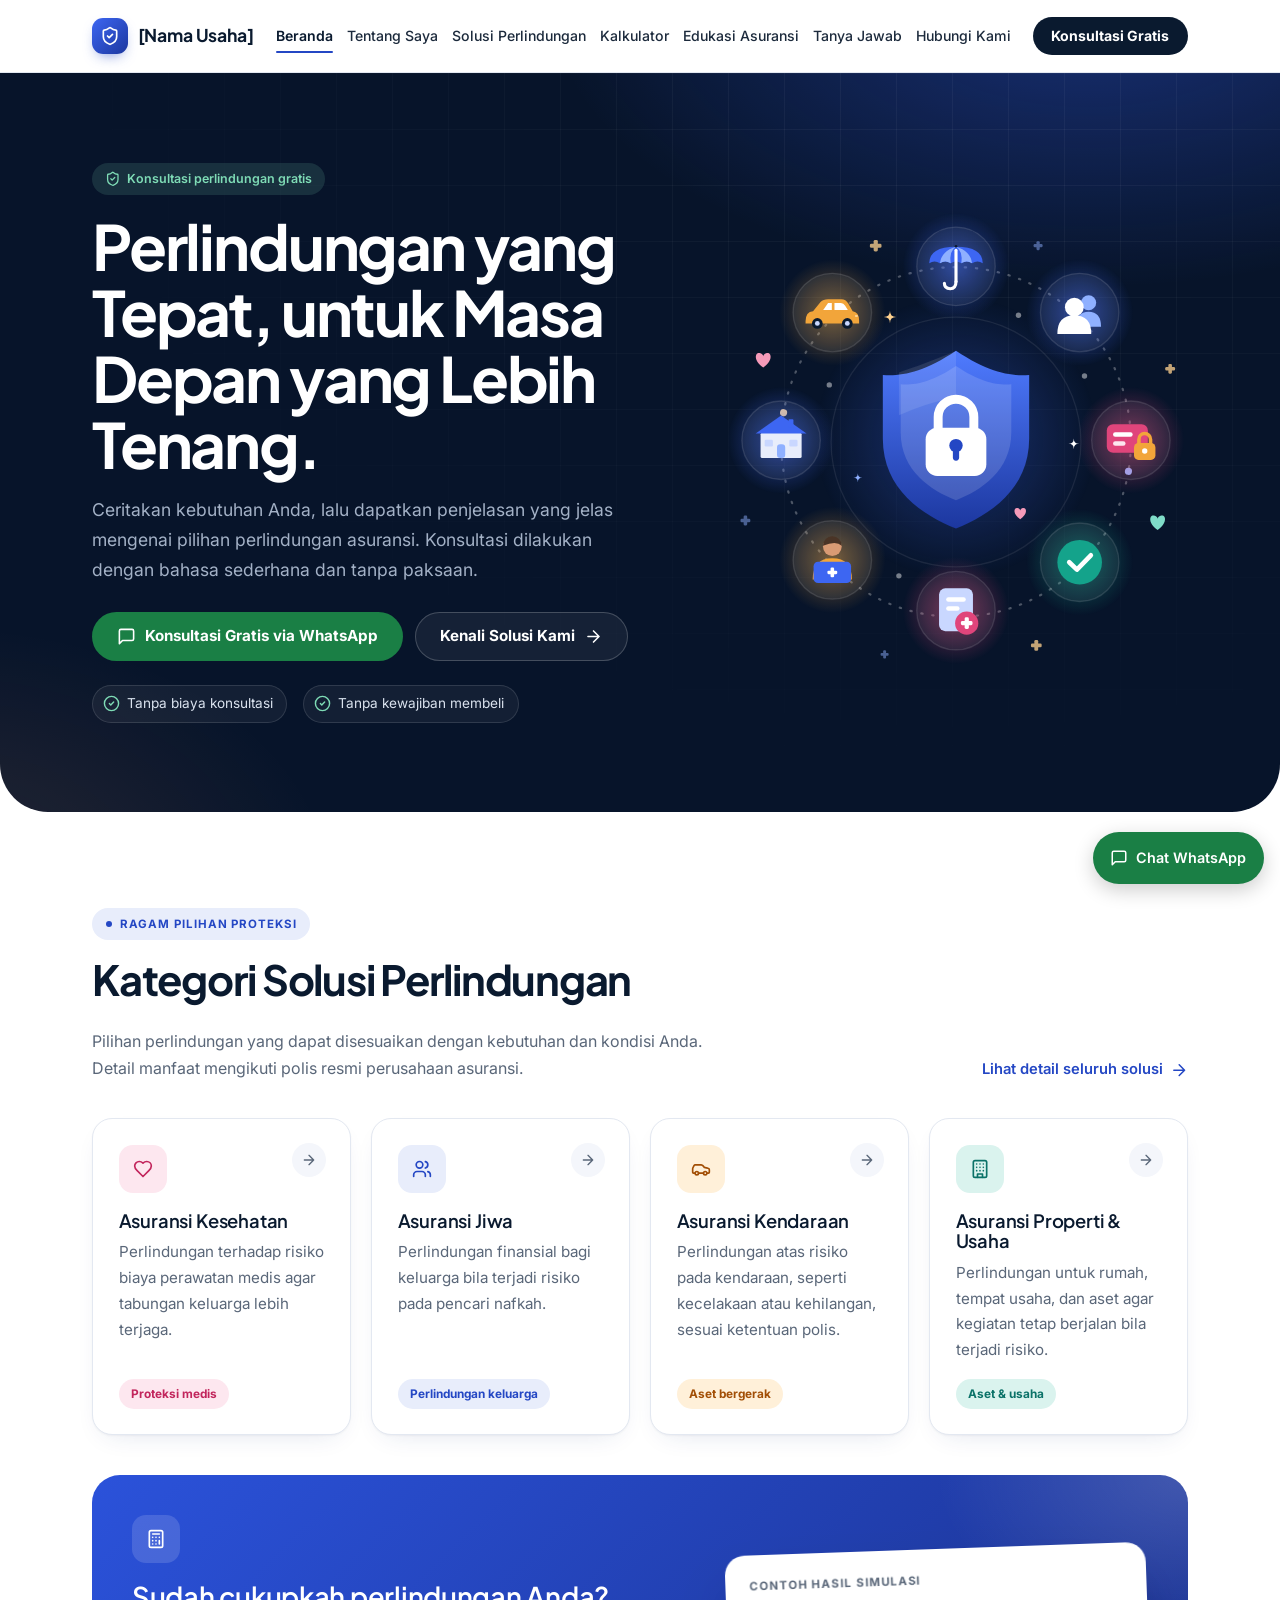
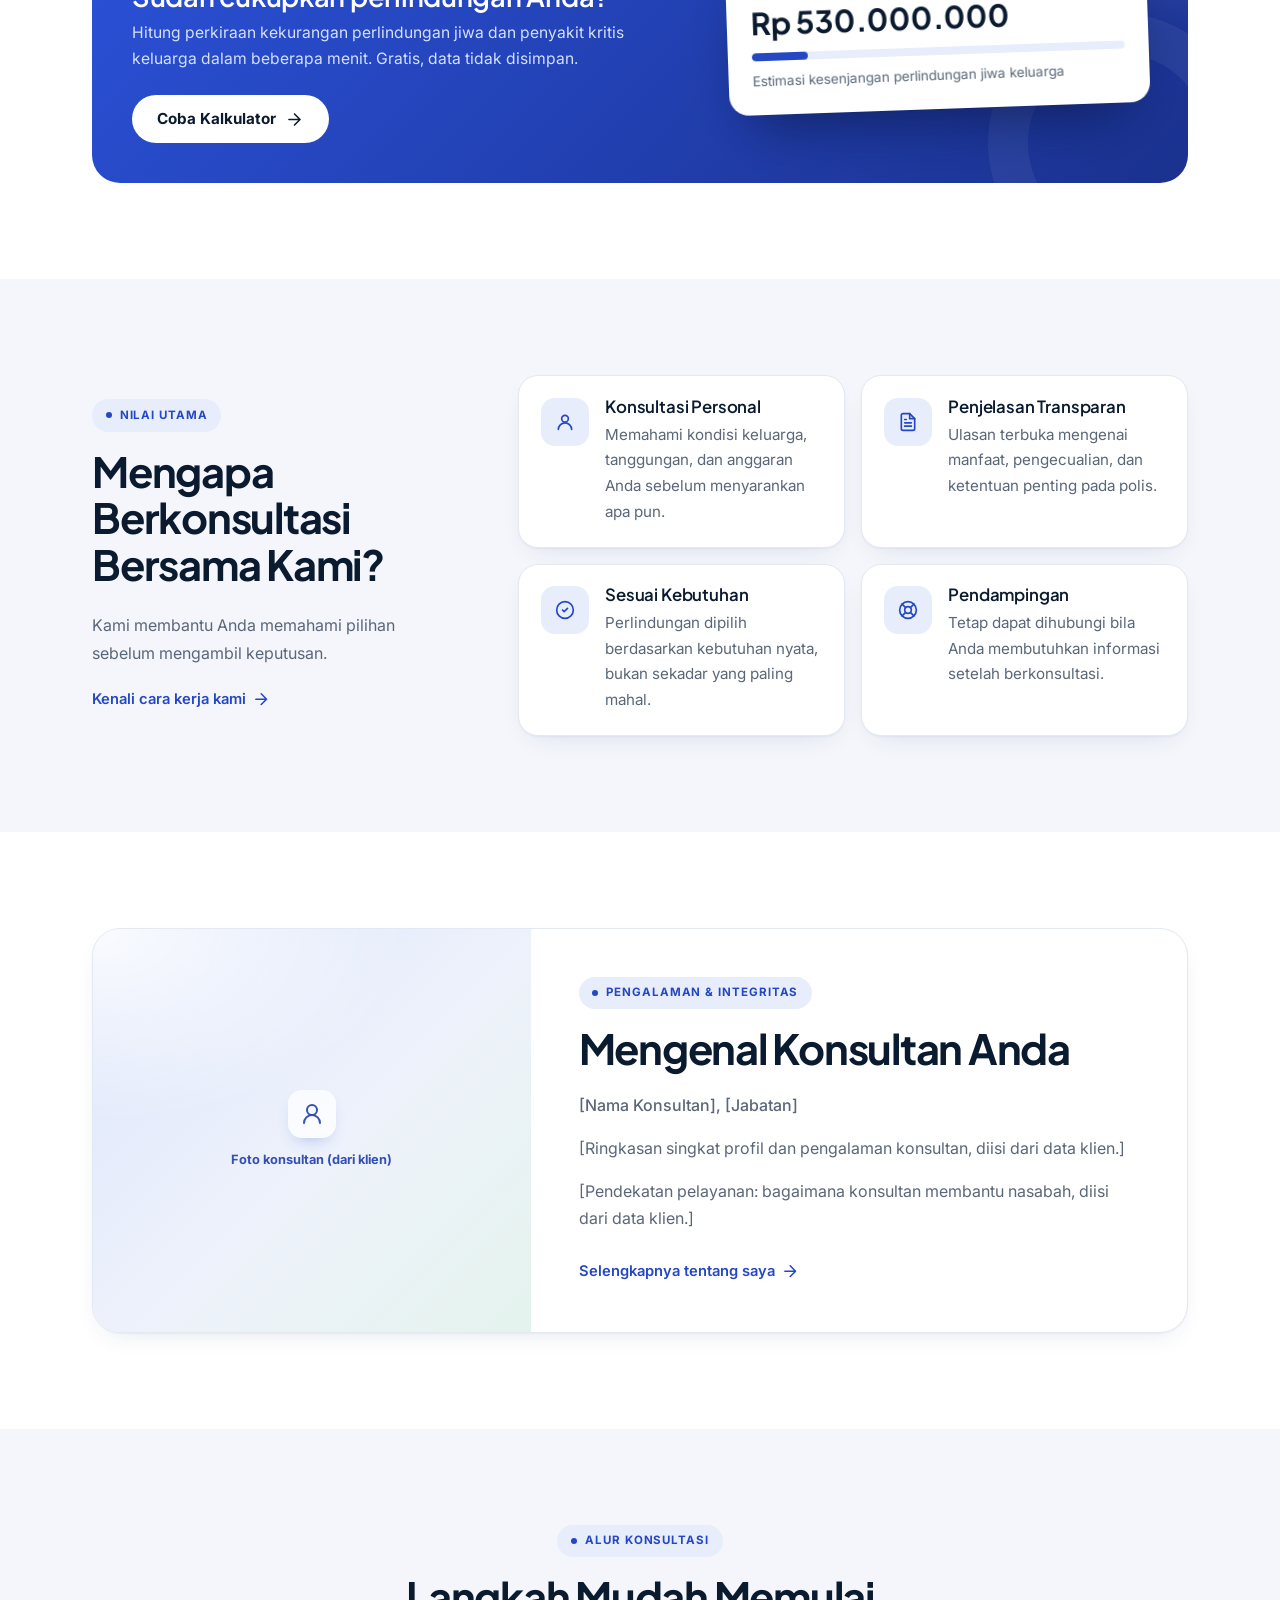
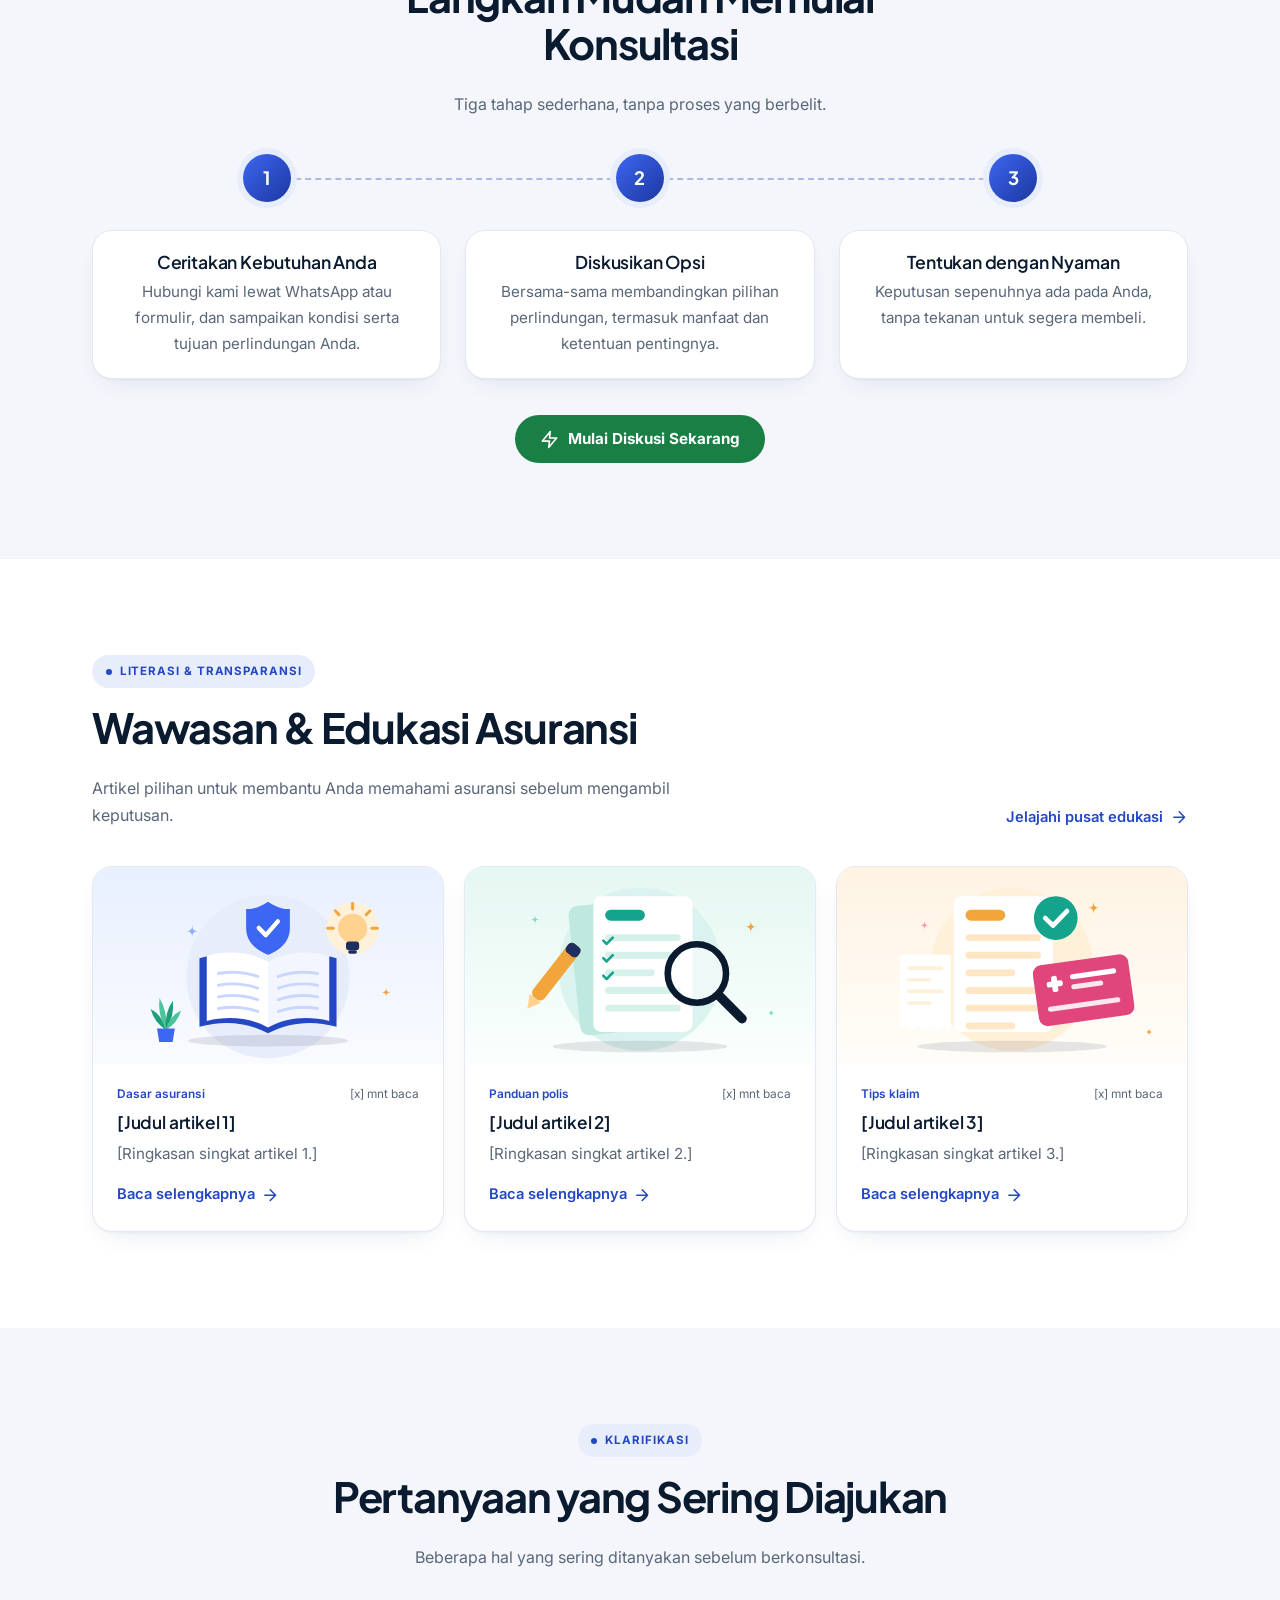
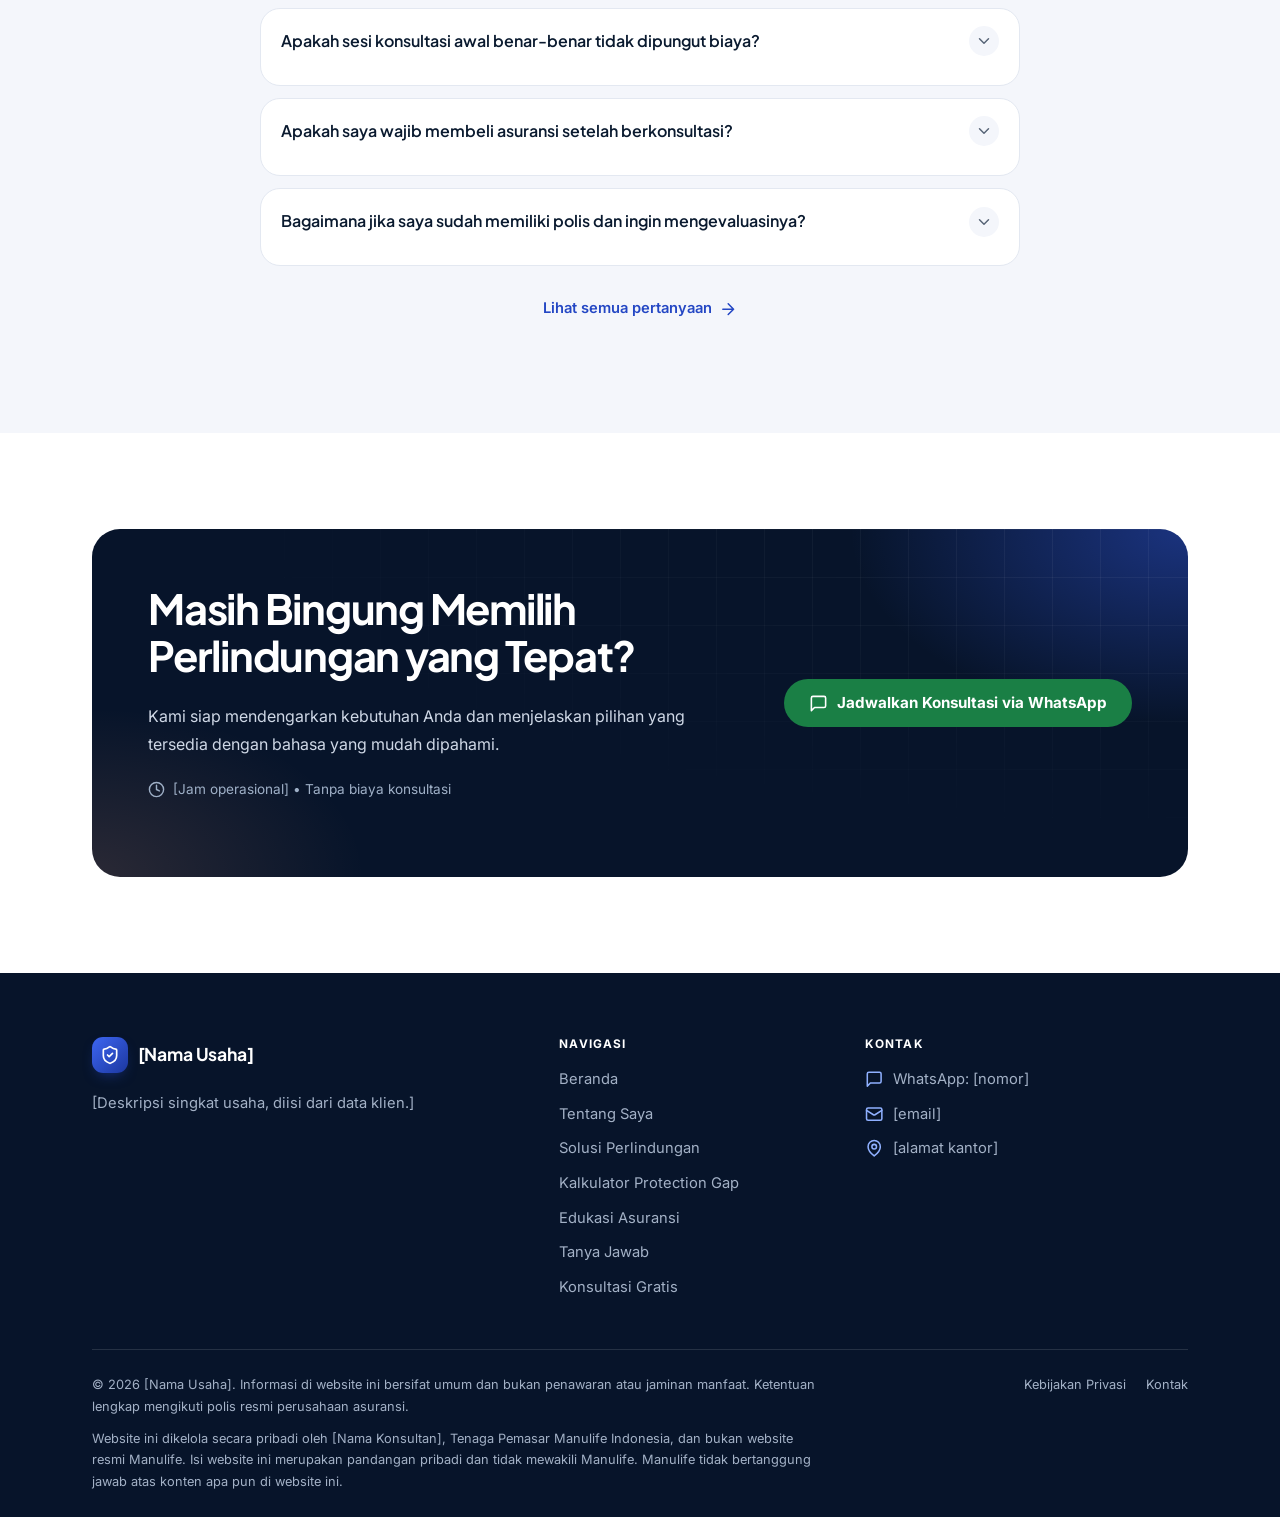
==== commit 10532111: "Kembalikan font ke Plus Jakarta Sans + Inter Font judul dan teks isi kembali seperti sebelum diganti" ====
--- a/index.html
+++ b/index.html
@@ -12,7 +12,7 @@
 
   <link rel="preconnect" href="https://fonts.googleapis.com">
   <link rel="preconnect" href="https://fonts.gstatic.com" crossorigin>
-  <link href="https://fonts.googleapis.com/css2?family=Nunito:wght@400;500;600;700&family=Quicksand:wght@600;700&display=swap" rel="stylesheet">
+  <link href="https://fonts.googleapis.com/css2?family=Inter:wght@400;500;600&family=Plus+Jakarta+Sans:wght@600;700&display=swap" rel="stylesheet">
   <link rel="stylesheet" href="assets/css/base.css">
   <link rel="stylesheet" href="assets/css/components.css">
   <link rel="stylesheet" href="assets/css/pages.css">
--- a/assets/css/base.css
+++ b/assets/css/base.css
@@ -2,8 +2,8 @@
    Ganti warna/font brand cukup di blok :root. */
 
 :root {
-  --font-heading: "Quicksand", system-ui, -apple-system, "Segoe UI", sans-serif;
-  --font-body: "Nunito", system-ui, -apple-system, "Segoe UI", sans-serif;
+  --font-heading: "Plus Jakarta Sans", system-ui, -apple-system, "Segoe UI", sans-serif;
+  --font-body: "Inter", system-ui, -apple-system, "Segoe UI", sans-serif;
 
   --color-ink: #0a1a2f;          /* teks utama + tombol utama */
   --color-text: #1c2a3c;
@@ -76,7 +76,7 @@
 }
 h1 { font-size: clamp(2.3rem, 5.4vw, 3.9rem); font-weight: 700; letter-spacing: -0.035em; line-height: 1.06; }
 h2 { font-size: clamp(1.75rem, 3.6vw, 2.6rem); font-weight: 700; letter-spacing: -0.03em; }
-h3 { font-size: 1.15rem; font-weight: 700; letter-spacing: -0.01em; }
+h3 { font-size: 1.15rem; font-weight: 600; letter-spacing: -0.01em; }
 
 p { margin: 0 0 1em; }
 a { color: var(--color-accent); }
--- a/assets/css/components.css
+++ b/assets/css/components.css
@@ -145,10 +145,10 @@
 }
 .brand__mark .icon { width: 20px; height: 20px; }
 .nav { display: none; }
-.nav__list { display: flex; align-items: center; gap: 1rem; }
+.nav__list { display: flex; align-items: center; gap: 0.875rem; }
 .nav__link {
   white-space: nowrap;
-  font-size: 0.92rem;
+  font-size: 0.88rem;
   font-weight: 500;
   color: var(--color-text);
   text-decoration: none;
@@ -229,7 +229,7 @@
 
 .nav__cta { display: none; }
 
-/* Menu lengkap butuh ±1100 px; di layar lebih sempit dipakai menu hamburger. */
+/* Menu lengkap butuh ±1150 px; di layar lebih sempit dipakai menu hamburger. */
 @media (min-width: 1200px) {
   .nav { display: block; }
   .nav-toggle { display: none; }
@@ -371,7 +371,7 @@
   background: none;
   border: 0;
   text-align: left;
-  font: 700 1rem/1.4 var(--font-heading);
+  font: 600 1rem/1.4 var(--font-heading);
   color: var(--color-ink);
   cursor: pointer;
 }
--- a/assets/css/pages.css
+++ b/assets/css/pages.css
@@ -201,7 +201,7 @@
   border-radius: var(--radius);
   box-shadow: var(--shadow);
 }
-.quote p { font: 700 1.15rem/1.45 var(--font-heading); font-style: italic; color: var(--color-ink); margin-bottom: 0.75rem; }
+.quote p { font: 600 1.15rem/1.45 var(--font-heading); font-style: italic; color: var(--color-ink); margin-bottom: 0.75rem; }
 .quote cite { font-size: 0.8rem; font-style: normal; color: var(--color-muted); }
 
 .timeline { display: grid; gap: 1.4rem; margin-top: 1.25rem; }
@@ -630,7 +630,7 @@
 .field__unit input { padding-right: 3.6rem; }
 
 .calc__more { margin-top: 1.5rem; border-block: 1px solid var(--color-border); }
-.calc__more summary { display: flex; align-items: center; justify-content: space-between; gap: 1rem; padding: 1rem 0; list-style: none; cursor: pointer; font: 700 1rem/1.3 var(--font-heading); color: var(--color-ink); }
+.calc__more summary { display: flex; align-items: center; justify-content: space-between; gap: 1rem; padding: 1rem 0; list-style: none; cursor: pointer; font: 600 1rem/1.3 var(--font-heading); color: var(--color-ink); }
 .calc__more summary::-webkit-details-marker { display: none; }
 .calc__more summary .icon { color: var(--color-muted); transition: transform 0.2s; }
 .calc__more[open] summary .icon { transform: rotate(180deg); }
